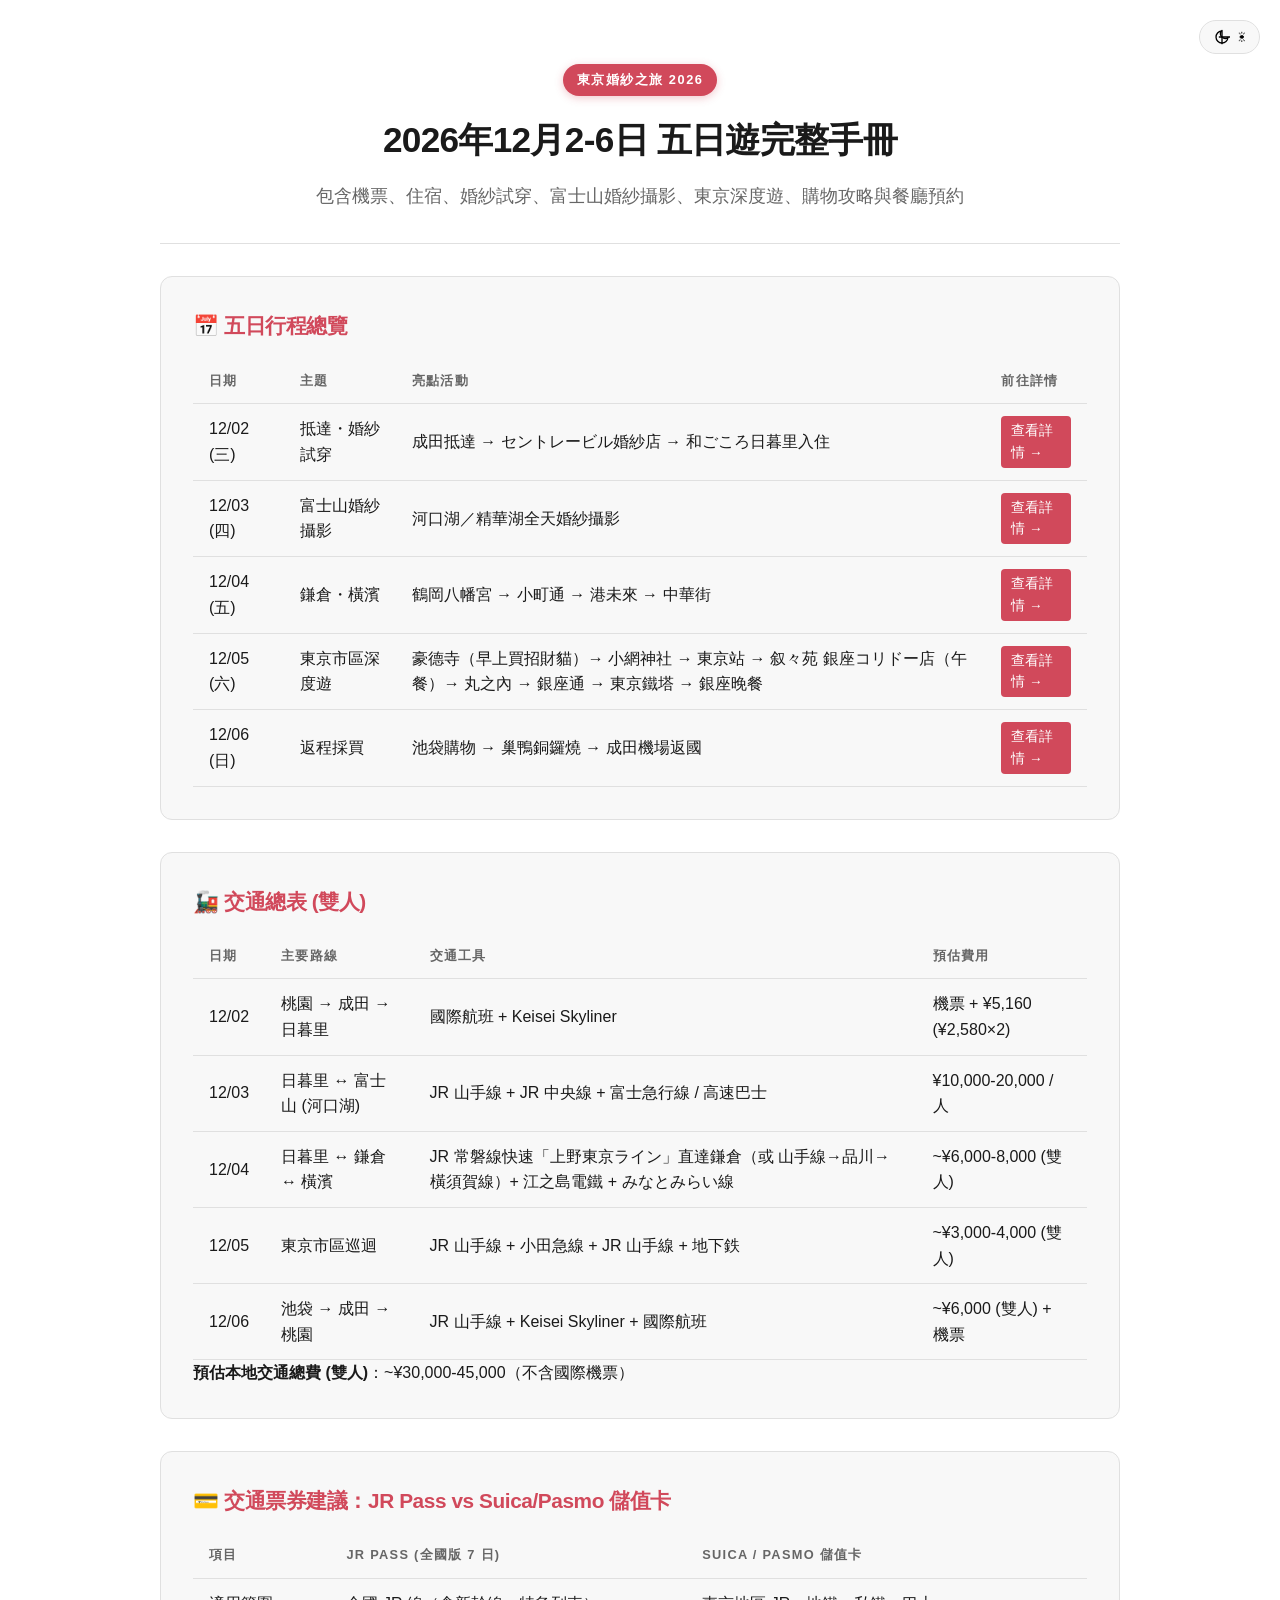
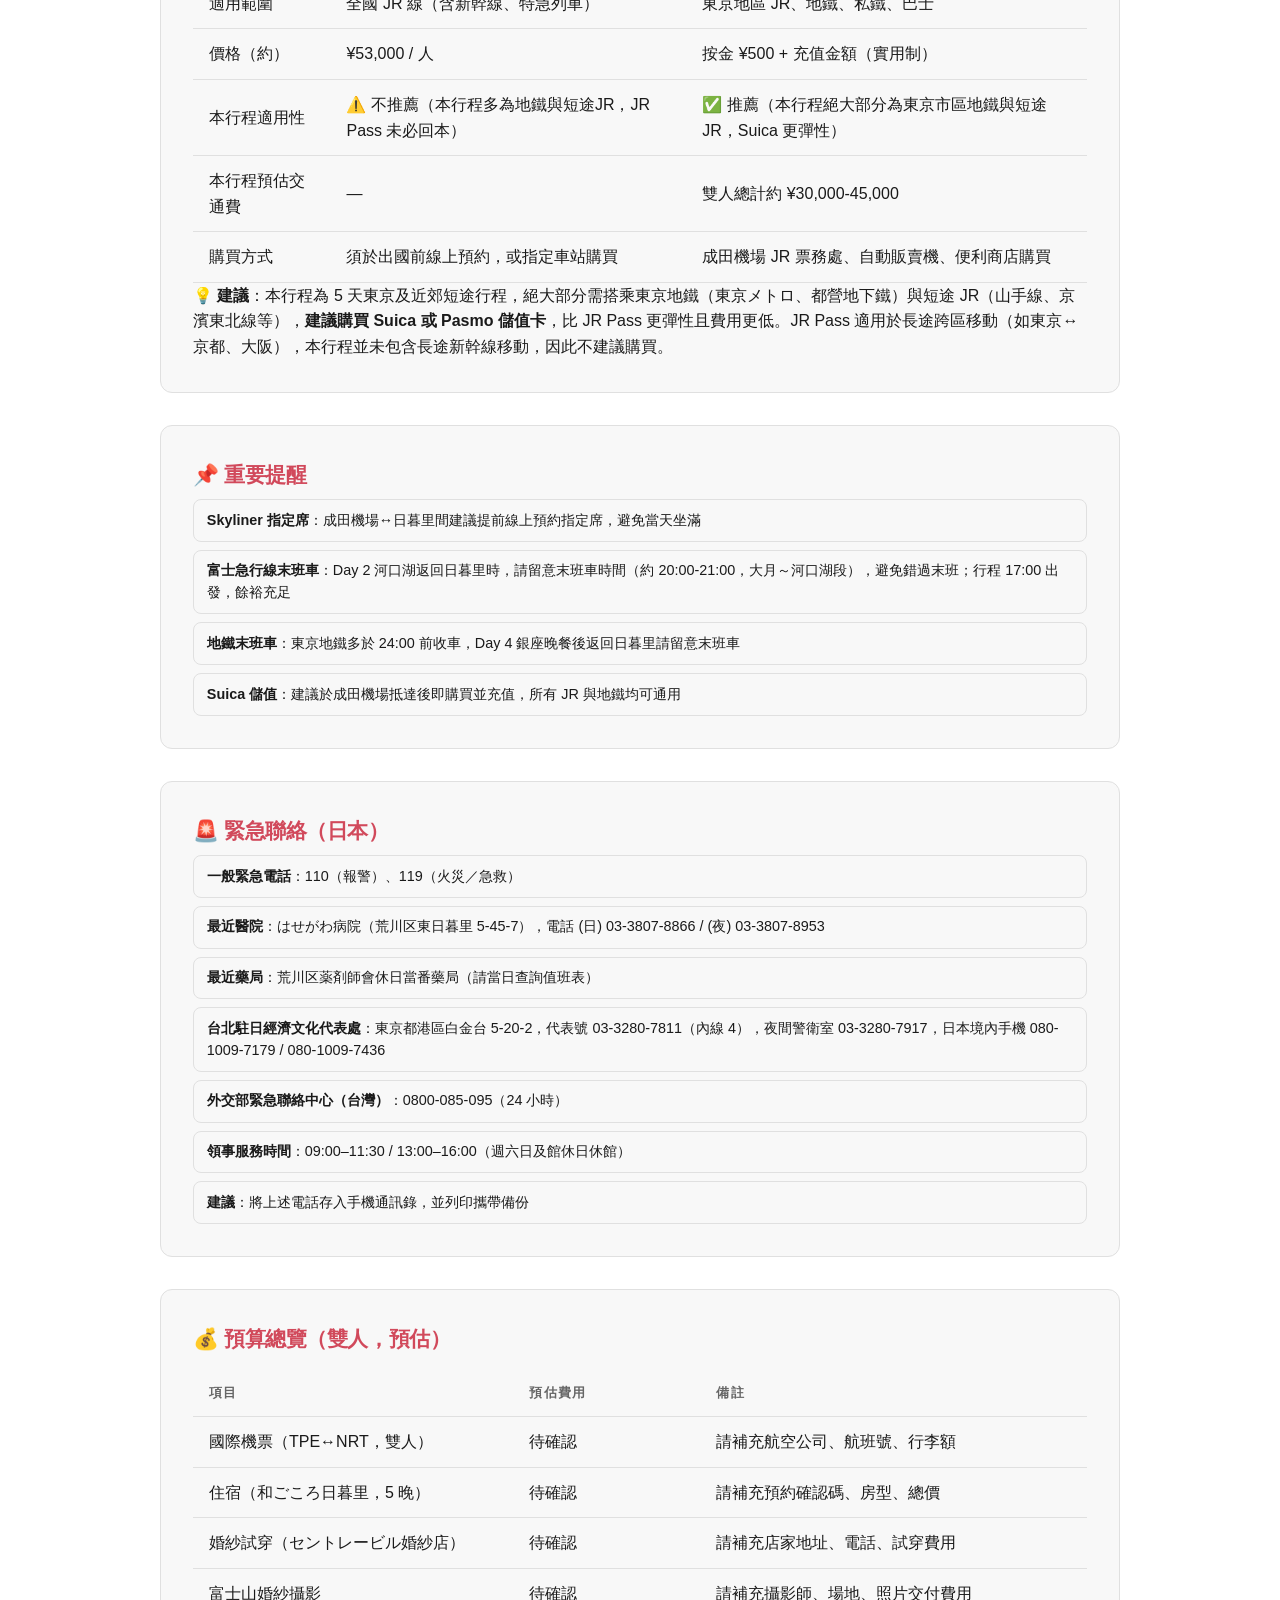
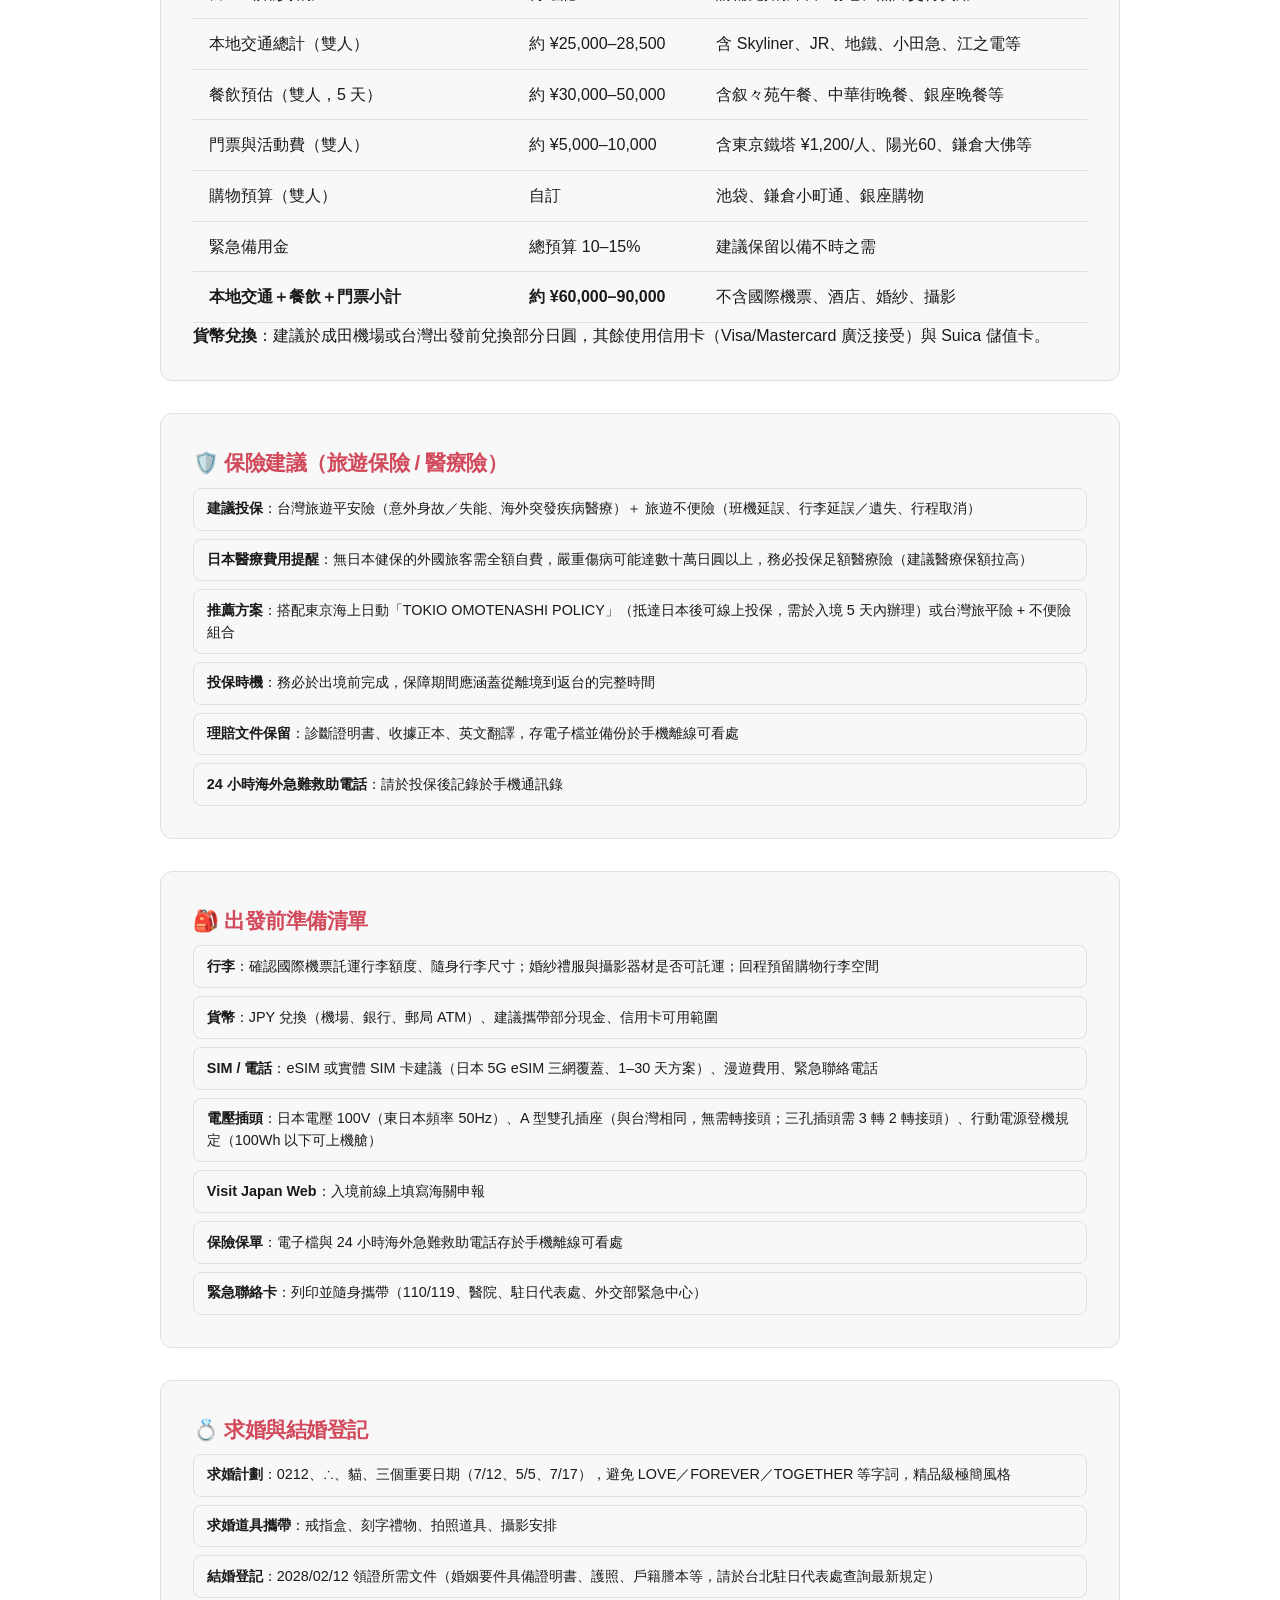
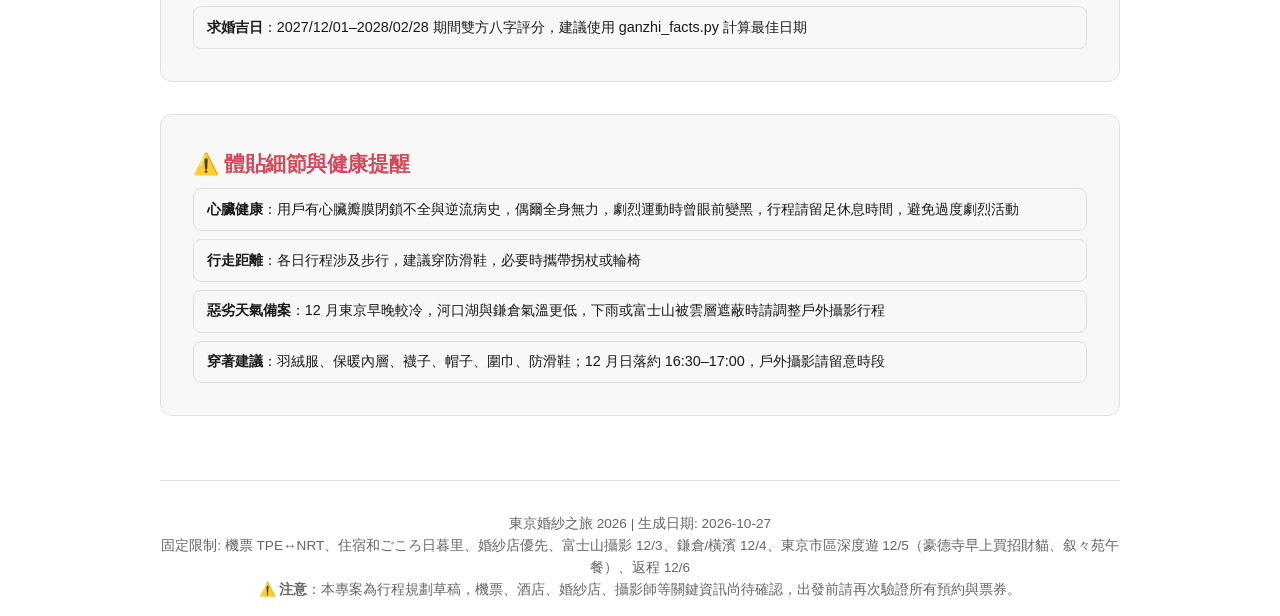
==== index.html @ afdf871a "feat: 補充所有缺漏章節（緊急聯絡、預算、保險、出發前準備、求婚登記、健康提醒） - index.html 新增：緊急聯絡（110/119、醫院、駐日代表處、外交部）、預算總覽表、保險建議、出發前" ====
<!DOCTYPE html>
<html lang="zh-TW">
<head>
  <meta charset="UTF-8">
  <meta name="viewport" content="width=device-width, initial-scale=1.0, viewport-fit=cover">
  <title>東京婚紗之旅 2026 完整手冊</title>
  <link rel="stylesheet" href="style.css">
</head>
<body>

  <button class="theme-toggle" id="themeToggle" aria-label="切換亮/暗主題">
    <svg width="16" height="16" viewBox="0 0 24 24" fill="none" stroke="currentColor" stroke-width="2" stroke-linecap="round" stroke-linejoin="round">
      <path d="M21 12.79A9 9 0 1 1 11.21 3 7 7 0 0 0 21 12.79z"/>
      <path d="M12 2v20M8 12h16"/>
    </svg>
    <span class="sun">☀</span><span class="moon">🌙</span>
  </button>

  <div class="container">
    <header class="hero">
      <span class="tag">東京婚紗之旅 2026</span>
      <h1>2026年12月2-6日 五日遊完整手冊</h1>
      <p>包含機票、住宿、婚紗試穿、富士山婚紗攝影、東京深度遊、購物攻略與餐廳預約</p>
    </header>

    <section class="card">
      <h3>📅 五日行程總覽</h3>
      <table class="schedule-table">
        <thead>
          <tr><th>日期</th><th>主題</th><th>亮點活動</th><th>前往詳情</th></tr>
        </thead>
        <tbody>
          <tr>
            <td>12/02 (三)</td>
            <td>抵達・婚紗試穿</td>
            <td>成田抵達 → セントレービル婚紗店 → 和ごころ日暮里入住</td>
            <td><a href="day1.html" class="day-link">查看詳情 →</a></td>
          </tr>
          <tr>
            <td>12/03 (四)</td>
            <td>富士山婚紗攝影</td>
            <td>河口湖／精華湖全天婚紗攝影</td>
            <td><a href="day2.html" class="day-link">查看詳情 →</a></td>
          </tr>
          <tr>
            <td>12/04 (五)</td>
            <td>鎌倉・橫濱</td>
            <td>鶴岡八幡宮 → 小町通 → 港未來 → 中華街</td>
            <td><a href="day3.html" class="day-link">查看詳情 →</a></td>
          </tr>
          <tr>
            <td>12/05 (六)</td>
            <td>東京市區深度遊</td>
            <td>豪德寺（早上買招財貓）→ 小網神社 → 東京站 → 叙々苑 銀座コリドー店（午餐）→ 丸之內 → 銀座通 → 東京鐵塔 → 銀座晚餐</td>
            <td><a href="day4.html" class="day-link">查看詳情 →</a></td>
          </tr>
          <tr>
            <td>12/06 (日)</td>
            <td>返程採買</td>
            <td>池袋購物 → 巢鴨銅鑼燒 → 成田機場返國</td>
            <td><a href="day5.html" class="day-link">查看詳情 →</a></td>
          </tr>
        </tbody>
      </table>
    </section>

    <section class="card">
      <h3>🚂 交通總表 (雙人)</h3>
      <table class="schedule-table">
        <thead>
          <tr><th>日期</th><th>主要路線</th><th>交通工具</th><th>預估費用</th></tr>
        </thead>
        <tbody>
          <tr><td>12/02</td><td>桃園 → 成田 → 日暮里</td><td>國際航班 + Keisei Skyliner</td><td>機票 + ¥5,160 (¥2,580×2)</td></tr>
          <tr><td>12/03</td><td>日暮里 ↔ 富士山 (河口湖)</td><td>JR 山手線 + JR 中央線 + 富士急行線 / 高速巴士</td><td>¥10,000-20,000 / 人</td></tr>
          <tr><td>12/04</td><td>日暮里 ↔ 鎌倉 ↔ 橫濱</td><td>JR 常磐線快速「上野東京ライン」直達鎌倉（或 山手線→品川→橫須賀線）+ 江之島電鐵 + みなとみらい線</td><td>~¥6,000-8,000 (雙人)</td></tr>
          <tr><td>12/05</td><td>東京市區巡迴</td><td>JR 山手線 + 小田急線 + JR 山手線 + 地下鉄</td><td>~¥3,000-4,000 (雙人)</td></tr>
          <tr><td>12/06</td><td>池袋 → 成田 → 桃園</td><td>JR 山手線 + Keisei Skyliner + 國際航班</td><td>~¥6,000 (雙人) + 機票</td></tr>
        </tbody>
      </table>
      <p><strong>預估本地交通總費 (雙人)</strong>：~¥30,000-45,000（不含國際機票）</p>
    </section>

    <section class="card">
      <h3>💳 交通票券建議：JR Pass vs Suica/Pasmo 儲值卡</h3>
      <table class="schedule-table">
        <thead>
          <tr><th>項目</th><th>JR Pass (全國版 7 日)</th><th>Suica / Pasmo 儲值卡</th></tr>
        </thead>
        <tbody>
          <tr><td>適用範圍</td><td>全國 JR 線（含新幹線、特急列車）</td><td>東京地區 JR、地鐵、私鐵、巴士</td></tr>
          <tr><td>價格（約）</td><td>¥53,000 / 人</td><td>按金 ¥500 + 充值金額（實用制）</td></tr>
          <tr><td>本行程適用性</td><td>⚠️ 不推薦（本行程多為地鐵與短途JR，JR Pass 未必回本）</td><td>✅ 推薦（本行程絕大部分為東京市區地鐵與短途JR，Suica 更彈性）</td></tr>
          <tr><td>本行程預估交通費</td><td>—</td><td>雙人總計約 ¥30,000-45,000</td></tr>
          <tr><td>購買方式</td><td>須於出國前線上預約，或指定車站購買</td><td>成田機場 JR 票務處、自動販賣機、便利商店購買</td></tr>
        </tbody>
      </table>
      <p><strong>💡 建議</strong>：本行程為 5 天東京及近郊短途行程，絕大部分需搭乘東京地鐵（東京メトロ、都營地下鐵）與短途 JR（山手線、京濱東北線等），<strong>建議購買 Suica 或 Pasmo 儲值卡</strong>，比 JR Pass 更彈性且費用更低。JR Pass 適用於長途跨區移動（如東京↔京都、大阪），本行程並未包含長途新幹線移動，因此不建議購買。</p>
    </section>

    <section class="card">
      <h3>📌 重要提醒</h3>
      <ul class="nearby-list">
        <li><strong>Skyliner 指定席</strong>：成田機場↔日暮里間建議提前線上預約指定席，避免當天坐滿</li>
        <li><strong>富士急行線末班車</strong>：Day 2 河口湖返回日暮里時，請留意末班車時間（約 20:00-21:00，大月～河口湖段），避免錯過末班；行程 17:00 出發，餘裕充足</li>
        <li><strong>地鐵末班車</strong>：東京地鐵多於 24:00 前收車，Day 4 銀座晚餐後返回日暮里請留意末班車</li>
        <li><strong>Suica 儲值</strong>：建議於成田機場抵達後即購買並充值，所有 JR 與地鐵均可通用</li>
      </ul>
    </section>

    <section class="card">
      <h3>🚨 緊急聯絡（日本）</h3>
      <ul class="nearby-list">
        <li><strong>一般緊急電話</strong>：110（報警）、119（火災／急救）</li>
        <li><strong>最近醫院</strong>：はせがわ病院（荒川区東日暮里 5-45-7），電話 (日) 03-3807-8866 / (夜) 03-3807-8953</li>
        <li><strong>最近藥局</strong>：荒川区薬剤師會休日當番藥局（請當日查詢值班表）</li>
        <li><strong>台北駐日經濟文化代表處</strong>：東京都港區白金台 5-20-2，代表號 03-3280-7811（內線 4），夜間警衛室 03-3280-7917，日本境內手機 080-1009-7179 / 080-1009-7436</li>
        <li><strong>外交部緊急聯絡中心（台灣）</strong>：0800-085-095（24 小時）</li>
        <li><strong>領事服務時間</strong>：09:00–11:30 / 13:00–16:00（週六日及館休日休館）</li>
        <li><strong>建議</strong>：將上述電話存入手機通訊錄，並列印攜帶備份</li>
      </ul>
    </section>

    <section class="card">
      <h3>💰 預算總覽（雙人，預估）</h3>
      <table class="schedule-table">
        <thead>
          <tr><th>項目</th><th>預估費用</th><th>備註</th></tr>
        </thead>
        <tbody>
          <tr><td>國際機票（TPE↔NRT，雙人）</td><td>待確認</td><td>請補充航空公司、航班號、行李額</td></tr>
          <tr><td>住宿（和ごころ日暮里，5 晚）</td><td>待確認</td><td>請補充預約確認碼、房型、總價</td></tr>
          <tr><td>婚紗試穿（セントレービル婚紗店）</td><td>待確認</td><td>請補充店家地址、電話、試穿費用</td></tr>
          <tr><td>富士山婚紗攝影</td><td>待確認</td><td>請補充攝影師、場地、照片交付費用</td></tr>
          <tr><td>本地交通總計（雙人）</td><td>約 ¥25,000–28,500</td><td>含 Skyliner、JR、地鐵、小田急、江之電等</td></tr>
          <tr><td>餐飲預估（雙人，5 天）</td><td>約 ¥30,000–50,000</td><td>含叙々苑午餐、中華街晚餐、銀座晚餐等</td></tr>
          <tr><td>門票與活動費（雙人）</td><td>約 ¥5,000–10,000</td><td>含東京鐵塔 ¥1,200/人、陽光60、鎌倉大佛等</td></tr>
          <tr><td>購物預算（雙人）</td><td>自訂</td><td>池袋、鎌倉小町通、銀座購物</td></tr>
          <tr><td>緊急備用金</td><td>總預算 10–15%</td><td>建議保留以備不時之需</td></tr>
          <tr><td><strong>本地交通＋餐飲＋門票小計</strong></td><td><strong>約 ¥60,000–90,000</strong></td><td>不含國際機票、酒店、婚紗、攝影</td></tr>
        </tbody>
      </table>
      <p><strong>貨幣兌換</strong>：建議於成田機場或台灣出發前兌換部分日圓，其餘使用信用卡（Visa/Mastercard 廣泛接受）與 Suica 儲值卡。</p>
    </section>

    <section class="card">
      <h3>🛡️ 保險建議（旅遊保險 / 醫療險）</h3>
      <ul class="nearby-list">
        <li><strong>建議投保</strong>：台灣旅遊平安險（意外身故／失能、海外突發疾病醫療）＋ 旅遊不便險（班機延誤、行李延誤／遺失、行程取消）</li>
        <li><strong>日本醫療費用提醒</strong>：無日本健保的外國旅客需全額自費，嚴重傷病可能達數十萬日圓以上，務必投保足額醫療險（建議醫療保額拉高）</li>
        <li><strong>推薦方案</strong>：搭配東京海上日動「TOKIO OMOTENASHI POLICY」（抵達日本後可線上投保，需於入境 5 天內辦理）或台灣旅平險 + 不便險組合</li>
        <li><strong>投保時機</strong>：務必於出境前完成，保障期間應涵蓋從離境到返台的完整時間</li>
        <li><strong>理賠文件保留</strong>：診斷證明書、收據正本、英文翻譯，存電子檔並備份於手機離線可看處</li>
        <li><strong>24 小時海外急難救助電話</strong>：請於投保後記錄於手機通訊錄</li>
      </ul>
    </section>

    <section class="card">
      <h3>🎒 出發前準備清單</h3>
      <ul class="nearby-list">
        <li><strong>行李</strong>：確認國際機票託運行李額度、隨身行李尺寸；婚紗禮服與攝影器材是否可託運；回程預留購物行李空間</li>
        <li><strong>貨幣</strong>：JPY 兌換（機場、銀行、郵局 ATM）、建議攜帶部分現金、信用卡可用範圍</li>
        <li><strong>SIM / 電話</strong>：eSIM 或實體 SIM 卡建議（日本 5G eSIM 三網覆蓋、1–30 天方案）、漫遊費用、緊急聯絡電話</li>
        <li><strong>電壓插頭</strong>：日本電壓 100V（東日本頻率 50Hz）、A 型雙孔插座（與台灣相同，無需轉接頭；三孔插頭需 3 轉 2 轉接頭）、行動電源登機規定（100Wh 以下可上機艙）</li>
        <li><strong>Visit Japan Web</strong>：入境前線上填寫海關申報</li>
        <li><strong>保險保單</strong>：電子檔與 24 小時海外急難救助電話存於手機離線可看處</li>
        <li><strong>緊急聯絡卡</strong>：列印並隨身攜帶（110/119、醫院、駐日代表處、外交部緊急中心）</li>
      </ul>
    </section>

    <section class="card">
      <h3>💍 求婚與結婚登記</h3>
      <ul class="nearby-list">
        <li><strong>求婚計劃</strong>：0212、∴、貓、三個重要日期（7/12、5/5、7/17），避免 LOVE／FOREVER／TOGETHER 等字詞，精品級極簡風格</li>
        <li><strong>求婚道具攜帶</strong>：戒指盒、刻字禮物、拍照道具、攝影安排</li>
        <li><strong>結婚登記</strong>：2028/02/12 領證所需文件（婚姻要件具備證明書、護照、戶籍謄本等，請於台北駐日代表處查詢最新規定）</li>
        <li><strong>求婚吉日</strong>：2027/12/01–2028/02/28 期間雙方八字評分，建議使用 ganzhi_facts.py 計算最佳日期</li>
      </ul>
    </section>

    <section class="card">
      <h3>⚠️ 體貼細節與健康提醒</h3>
      <ul class="nearby-list">
        <li><strong>心臟健康</strong>：用戶有心臟瓣膜閉鎖不全與逆流病史，偶爾全身無力，劇烈運動時曾眼前變黑，行程請留足休息時間，避免過度劇烈活動</li>
        <li><strong>行走距離</strong>：各日行程涉及步行，建議穿防滑鞋，必要時攜帶拐杖或輪椅</li>
        <li><strong>惡劣天氣備案</strong>：12 月東京早晚較冷，河口湖與鎌倉氣溫更低，下雨或富士山被雲層遮蔽時請調整戶外攝影行程</li>
        <li><strong>穿著建議</strong>：羽絨服、保暖內層、襪子、帽子、圍巾、防滑鞋；12 月日落約 16:30–17:00，戶外攝影請留意時段</li>
      </ul>
    </section>

    <footer style="margin-top: 4rem; padding-top: 2rem; border-top: 1px solid var(--border); color: var(--muted); font-size: 0.85rem; text-align: center;">
      <p>東京婚紗之旅 2026 | 生成日期: 2026-10-27</p>
      <p>固定限制: 機票 TPE↔NRT、住宿和ごころ日暮里、婚紗店優先、富士山攝影 12/3、鎌倉/橫濱 12/4、東京市區深度遊 12/5（豪德寺早上買招財貓、叙々苑午餐）、返程 12/6</p>
      <p><strong>⚠️ 注意</strong>：本專案為行程規劃草稿，機票、酒店、婚紗店、攝影師等關鍵資訊尚待確認，出發前請再次驗證所有預約與票券。</p>
    </footer>
  </div>

  <script src="script.js"></script>
</body>
</html>
---- style.css ----
/* Tokyo Wedding 2026 - Interactive Itinerary Styles */
/* 方案 A：經典 SVG 路線圖 + 流動線條動畫 + 四個資訊欄位 */

:root {
  --bg: #ffffff;
  --fg: #1a1a1a;
  --accent: #d1495b;
  --secondary: #3498db;
  --muted: #666666;
  --surface: #f8f8f8;
  --border: #e0e0e0;
  --primary: #2c3e50;
  --success: #27ae60;
  --warning: #f39c12;
  --danger: #e74c3c;
}

@media (prefers-color-scheme: dark) {
  :root:not([data-theme="light"]) {
    --bg: #121212;
    --fg: #e0e0e0;
    --accent: #ff6b8b;
    --secondary: #5dade2;
    --muted: #999999;
    --surface: #1e1e1e;
    --border: #333333;
    --primary: #ecf0f1;
    --success: #2ecc71;
    --warning: #f1c40f;
    --danger: #e74c3c;
  }
  :root[data-theme="dark"] {
    --bg: #121212;
    --fg: #e0e0e0;
    --accent: #ff6b8b;
    --secondary: #5dade2;
    --muted: #999999;
    --surface: #1e1e1e;
    --border: #333333;
    --primary: #ecf0f1;
    --success: #2ecc71;
    --warning: #f1c40f;
    --danger: #e74c3c;
  }
}

* {
  box-sizing: border-box;
  margin: 0;
  padding: 0;
}

html {
  scroll-behavior: smooth;
}

body {
  background: var(--bg);
  color: var(--fg);
  font-family: -apple-system, BlinkMacSystemFont, "Segoe UI", "Noto Sans TC", "PingFang TC", Helvetica, Arial, sans-serif;
  line-height: 1.6;
  padding: max(16px, env(safe-area-inset-left, 0px)) max(16px, env(safe-area-inset-right, 0px));
  max-width: 100%;
  overflow-x: hidden;
  transition: background 0.3s ease, color 0.3s ease;
}

h1, h2, h3, h4 {
  font-weight: 700;
  letter-spacing: -0.02em;
}

h1 { font-size: 2.2rem; margin-bottom: 0.8rem; }
h2 { font-size: 1.8rem; margin-top: 2.5rem; margin-bottom: 1rem; }
h3 { font-size: 1.3rem; margin-top: 2rem; margin-bottom: 0.8rem; }
h4 { font-size: 1.1rem; margin-top: 1.5rem; margin-bottom: 0.6rem; }

a { color: var(--accent); text-decoration: none; }
a:hover { text-decoration: underline; }

.container { max-width: 960px; margin: 0 auto; }

.subtitle { color: var(--muted); font-size: 0.9rem; margin-top: 0.5rem; margin-bottom: 1rem; }

/* 主題切換按鈕 */
.theme-toggle {
  position: fixed;
  top: 20px;
  right: 20px;
  background: var(--surface);
  border: 1px solid var(--border);
  border-radius: 50px;
  padding: 8px 14px;
  cursor: pointer;
  font-size: 0.85rem;
  z-index: 100;
  transition: all 0.3s ease;
  display: flex;
  align-items: center;
  gap: 8px;
}

.theme-toggle:hover {
  background: var(--border);
  transform: translateY(-2px);
  box-shadow: 0 4px 12px rgba(0,0,0,0.1);
}

.theme-toggle svg {
  width: 16px;
  height: 16px;
}

.theme-toggle .sun { display: inline; }
.theme-toggle .moon { display: none; }

[data-theme="dark"] .theme-toggle .sun { display: none; }
[data-theme="dark"] .theme-toggle .moon { display: inline; }

/* Hero 區塊 */
.hero {
  padding: 3rem 0 2rem;
  text-align: center;
  border-bottom: 1px solid var(--border);
  animation: fadeInDown 0.8s ease-out;
}

@keyframes fadeInDown {
  from { opacity: 0; transform: translateY(-20px); }
  to { opacity: 1; transform: translateY(0); }
}

.hero .tag {
  display: inline-block;
  padding: 6px 14px;
  background: var(--accent);
  color: white;
  border-radius: 50px;
  font-size: 0.8rem;
  text-transform: uppercase;
  letter-spacing: 0.12em;
  font-weight: 600;
  margin-bottom: 1rem;
  box-shadow: 0 2px 8px rgba(209, 73, 91, 0.3);
}

.hero p {
  font-size: 1.1rem;
  color: var(--muted);
  max-width: 720px;
  margin: 0 auto;
  line-height: 1.7;
}

/* Section 卡片 */
section.card {
  background: var(--surface);
  border: 1px solid var(--border);
  border-radius: 12px;
  padding: 2rem;
  margin: 2rem 0;
  transition: all 0.3s ease;
}

section.card:hover {
  border-color: var(--accent);
  box-shadow: 0 6px 24px rgba(209, 73, 91, 0.08);
}

section.card h3 {
  margin-top: 0;
  margin-bottom: 0.5rem;
  color: var(--accent);
  display: flex;
  align-items: center;
  gap: 0.5rem;
}

/* 時間軸 */
.timeline-container {
  position: relative;
  padding: 1rem 0;
}

.timeline-points {
  display: flex;
  justify-content: center;
  gap: 2rem;
  flex-wrap: wrap;
  margin-top: 1rem;
}

.timeline-point {
  width: 64px;
  height: 64px;
  background: var(--surface);
  border: 3px solid var(--border);
  border-radius: 50%;
  cursor: pointer;
  display: flex;
  flex-direction: column;
  align-items: center;
  justify-content: center;
  transition: all 0.4s cubic-bezier(0.4, 0, 0.2, 1);
  position: relative;
  text-align: center;
}

.timeline-point:hover {
  border-color: var(--accent);
  transform: translateY(-6px) scale(1.1);
  box-shadow: 0 8px 24px rgba(209, 73, 91, 0.2);
}

.timeline-point.active {
  border-color: var(--secondary);
  background: var(--secondary);
  transform: scale(1.2);
  box-shadow: 0 0 0 8px rgba(52, 152, 219, 0.2);
}

.timeline-point.active::after {
  content: '✓';
  position: absolute;
  top: 4px;
  right: 4px;
  color: white;
  font-weight: bold;
  font-size: 1.2rem;
}

.point-number {
  font-size: 1.4rem;
  font-weight: 700;
  color: var(--accent);
  margin-bottom: 0.25rem;
}

.timeline-point.active .point-number {
  color: white;
}

.point-label {
  font-size: 0.75rem;
  color: var(--muted);
  font-weight: 500;
  line-height: 1.2;
}

.timeline-point.active .point-label {
  color: white;
}

/* 地圖區塊 */
.map-wrapper {
  position: relative;
  margin-top: 1rem;
}

.map-container {
  height: 420px;
  border-radius: 12px;
  overflow: hidden;
  border: 1px solid var(--border);
  position: relative;
  background: var(--surface);
  animation: mapIn 0.8s ease-out;
}

@keyframes mapIn {
  from { opacity: 0; transform: scale(0.95); }
  to { opacity: 1; transform: scale(1); }
}

.map-legend {
  position: absolute;
  bottom: 16px;
  left: 16px;
  background: rgba(255,255,255,0.95);
  backdrop-filter: blur(8px);
  border: 1px solid var(--border);
  border-radius: 8px;
  padding: 10px 14px;
  font-size: 0.8rem;
  z-index: 10;
  box-shadow: 0 4px 16px rgba(0,0,0,0.1);
}

[data-theme="dark"] .map-legend {
  background: rgba(30,30,30,0.95);
}

.legend-title {
  font-weight: 700;
  font-size: 0.85rem;
  color: var(--fg);
  margin-bottom: 8px;
  display: block;
}

.legend-item {
  display: flex;
  align-items: center;
  gap: 6px;
  margin-bottom: 4px;
}

.legend-dot {
  width: 10px;
  height: 10px;
  border-radius: 50%;
  flex-shrink: 0;
}

.legend-text {
  color: var(--muted);
  font-size: 0.75rem;
  white-space: nowrap;
}

/* 日程卡片網格 */
.day-grid {
  display: grid;
  grid-template-columns: 1fr;
  gap: 1.5rem;
}

.day-card {
  background: var(--bg);
  border: 2px solid var(--border);
  border-radius: 12px;
  padding: 1.5rem;
  margin: 0;
  opacity: 0;
  transform: translateY(30px);
  transition: all 0.5s cubic-bezier(0.4, 0, 0.2, 1);
}

.day-card.active {
  border-color: var(--accent);
  box-shadow: 0 8px 32px rgba(209, 73, 91, 0.12);
  transform: scale(1.02);
  z-index: 5;
}

.day-card.delay-1 { animation-delay: 0.1s; }
.day-card.delay-2 { animation-delay: 0.2s; }
.day-card.delay-3 { animation-delay: 0.3s; }
.day-card.delay-4 { animation-delay: 0.4s; }
.day-card.delay-5 { animation-delay: 0.5s; }

.day-header {
  display: flex;
  justify-content: space-between;
  align-items: center;
  margin-bottom: 1rem;
  flex-wrap: wrap;
  gap: 0.75rem;
}

.day-badge {
  display: inline-block;
  padding: 4px 10px;
  background: var(--accent);
  color: white;
  border-radius: 20px;
  font-size: 0.75rem;
  font-weight: 600;
  text-transform: uppercase;
  letter-spacing: 0.08em;
}

.day-card.active .day-badge {
  background: var(--secondary);
}

.weather-badge {
  display: inline-block;
  padding: 4px 10px;
  background: var(--surface);
  color: var(--muted);
  border-radius: 20px;
  font-size: 0.75rem;
  border: 1px solid var(--border);
}

.day-card h3 {
  margin: 0.5rem 0 0.5rem;
  font-size: 1.2rem;
  color: var(--fg);
}

.day-stations {
  display: flex;
  flex-direction: column;
  gap: 0.75rem;
}

.station-item {
  display: flex;
  gap: 1rem;
  padding: 0.75rem;
  background: var(--surface);
  border-radius: 8px;
  border: 1px solid var(--border);
  transition: all 0.2s ease;
}

.station-item:hover {
  border-color: var(--accent);
  transform: translateX(4px);
}

.station-time {
  min-width: 70px;
  font-weight: 700;
  color: var(--accent);
  font-size: 0.85rem;
}

.station-info {
  flex: 1;
}

.station-name {
  font-weight: 600;
  color: var(--fg);
  font-size: 0.95rem;
}

.station-transport {
  font-size: 0.8rem;
  color: var(--secondary);
  margin-top: 0.25rem;
}

.station-detail {
  font-size: 0.85rem;
  color: var(--muted);
  margin-top: 0.25rem;
  line-height: 1.4;
}

.station-cost {
  font-size: 0.8rem;
  font-weight: 600;
  color: var(--success);
  margin-top: 0.25rem;
}

/* 附近熱門景點區塊 */
.nearby-list {
  list-style: none;
  display: flex;
  flex-direction: column;
  gap: 0.5rem;
}

.nearby-list li {
  font-size: 0.9rem;
  color: var(--fg);
  padding: 0.6rem 0.8rem;
  background: var(--surface);
  border-radius: 8px;
  border: 1px solid var(--border);
  line-height: 1.5;
  transition: all 0.2s ease;
}

.nearby-list li:hover {
  border-color: var(--secondary);
  transform: translateX(4px);
}

/* 交通表 */
.schedule-table {
  width: 100%;
  border-collapse: collapse;
  margin-top: 1rem;
}

.schedule-table th,
.schedule-table td {
  padding: 12px 16px;
  border-bottom: 1px solid var(--border);
  text-align: left;
}

.schedule-table th {
  background: var(--surface);
  color: var(--muted);
  font-size: 0.8rem;
  text-transform: uppercase;
  letter-spacing: 0.1em;
  font-weight: 600;
}

.schedule-table tr:nth-child(even) td {
  background: var(--surface);
}

.schedule-table tr {
  transition: all 0.2s ease;
}

.schedule-table tr:hover {
  background: rgba(209, 73, 91, 0.05);
}

/* Badge */
.badge {
  display: inline-block;
  padding: 2px 8px;
  background: #ffe0e0;
  color: var(--accent);
  border-radius: 10px;
  font-size: 0.7rem;
  text-transform: uppercase;
  letter-spacing: 0.08em;
  margin-left: 6px;
}

.badge.green { background: #e0ffe0; color: #27ae60; }

/* 流動線條動畫 */
@keyframes dashFlow {
  0% { stroke-dashoffset: 0; }
  100% { stroke-dashoffset: -60; }
}

/* 無障礙 */
*:focus-visible {
  outline: 2px solid var(--accent);
  outline-offset: 2px;
}

@media (prefers-reduced-motion: reduce) {
  *, *::before, *::after {
    animation-duration: 0.01ms !important;
    animation-iteration-count: 1 !important;
    transition-duration: 0.01ms !important;
    scroll-behavior: auto !important;
  }
}

/* 響應式 */
@media (max-width: 640px) {
  .timeline-points {
    gap: 1rem;
  }

  .timeline-point {
    width: 52px;
    height: 52px;
  }

  .point-number {
    font-size: 1.1rem;
  }

  .point-label {
    font-size: 0.65rem;
  }

  .station-item {
    flex-direction: column;
    gap: 0.5rem;
  }

  .station-time {
    min-width: auto;
  }

  .hero h1 { font-size: 1.7rem; }
  .container { padding: 0 12px; }
  section.card { padding: 1.25rem; }
}

@media (max-width: 480px) {
  .theme-toggle {
    top: 12px;
    right: 12px;
    padding: 6px 10px;
  }
}

/* 返回總覽按鈕 */
.back-btn {
  display: inline-block;
  margin-bottom: 1rem;
  padding: 6px 14px;
  background: var(--surface);
  border: 1px solid var(--border);
  border-radius: 6px;
  color: var(--fg);
  text-decoration: none;
  font-size: 0.9rem;
  transition: all 0.2s ease;
}

.back-btn:hover {
  background: var(--border);
  color: var(--accent);
}

/* 天數連結按鈕 */
.day-link {
  display: inline-block;
  padding: 4px 10px;
  background: var(--accent);
  color: white;
  border-radius: 4px;
  text-decoration: none;
  font-size: 0.85rem;
  font-weight: 500;
  transition: all 0.2s ease;
}

.day-link:hover {
  background: var(--secondary);
  color: white;
}

/* Leaflet 地圖深色主題支援 */
[data-theme="dark"] .leaflet-container {
  background: #1e1e1e !important;
}

/* Leaflet Popup 自定義樣式 */
.leaflet-popup-content-wrapper {
  border-radius: 12px;
  box-shadow: 0 8px 24px rgba(0,0,0,0.15);
}

.leaflet-popup-content {
  margin: 10px 14px;
  font-size: 0.9rem;
}

.leaflet-popup-content h4 {
  margin: 0 0 6px 0;
  color: var(--accent);
  font-size: 1rem;
}

.leaflet-popup-content p {
  margin: 4px 0;
  font-size: 0.85rem;
  color: var(--fg);
}

.leaflet-popup-content .station-time {
  font-weight: 700;
  color: var(--accent);
}

.leaflet-popup-content .station-cost {
  color: var(--success);
  font-weight: 600;
}

/* 確保地圖容器在響應式下正確顯示 */
#map-container {
  min-height: 300px;
}
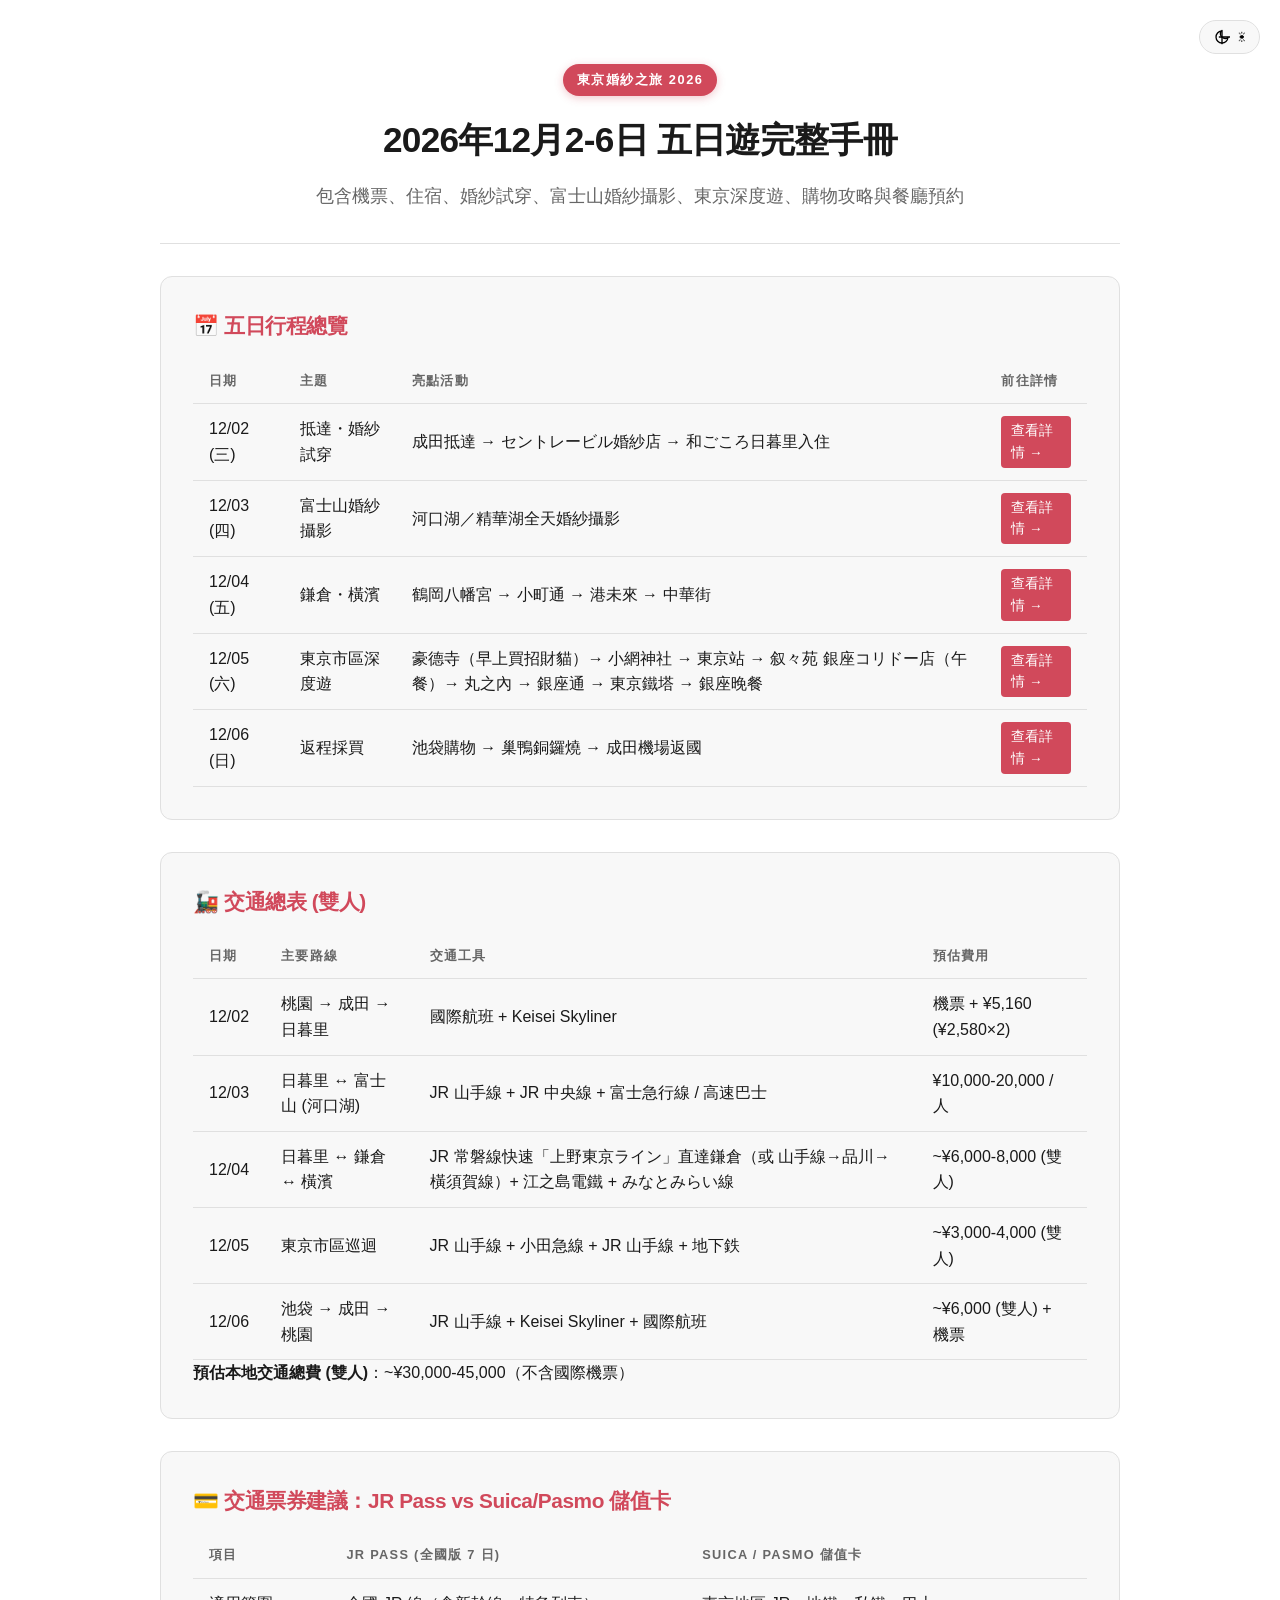
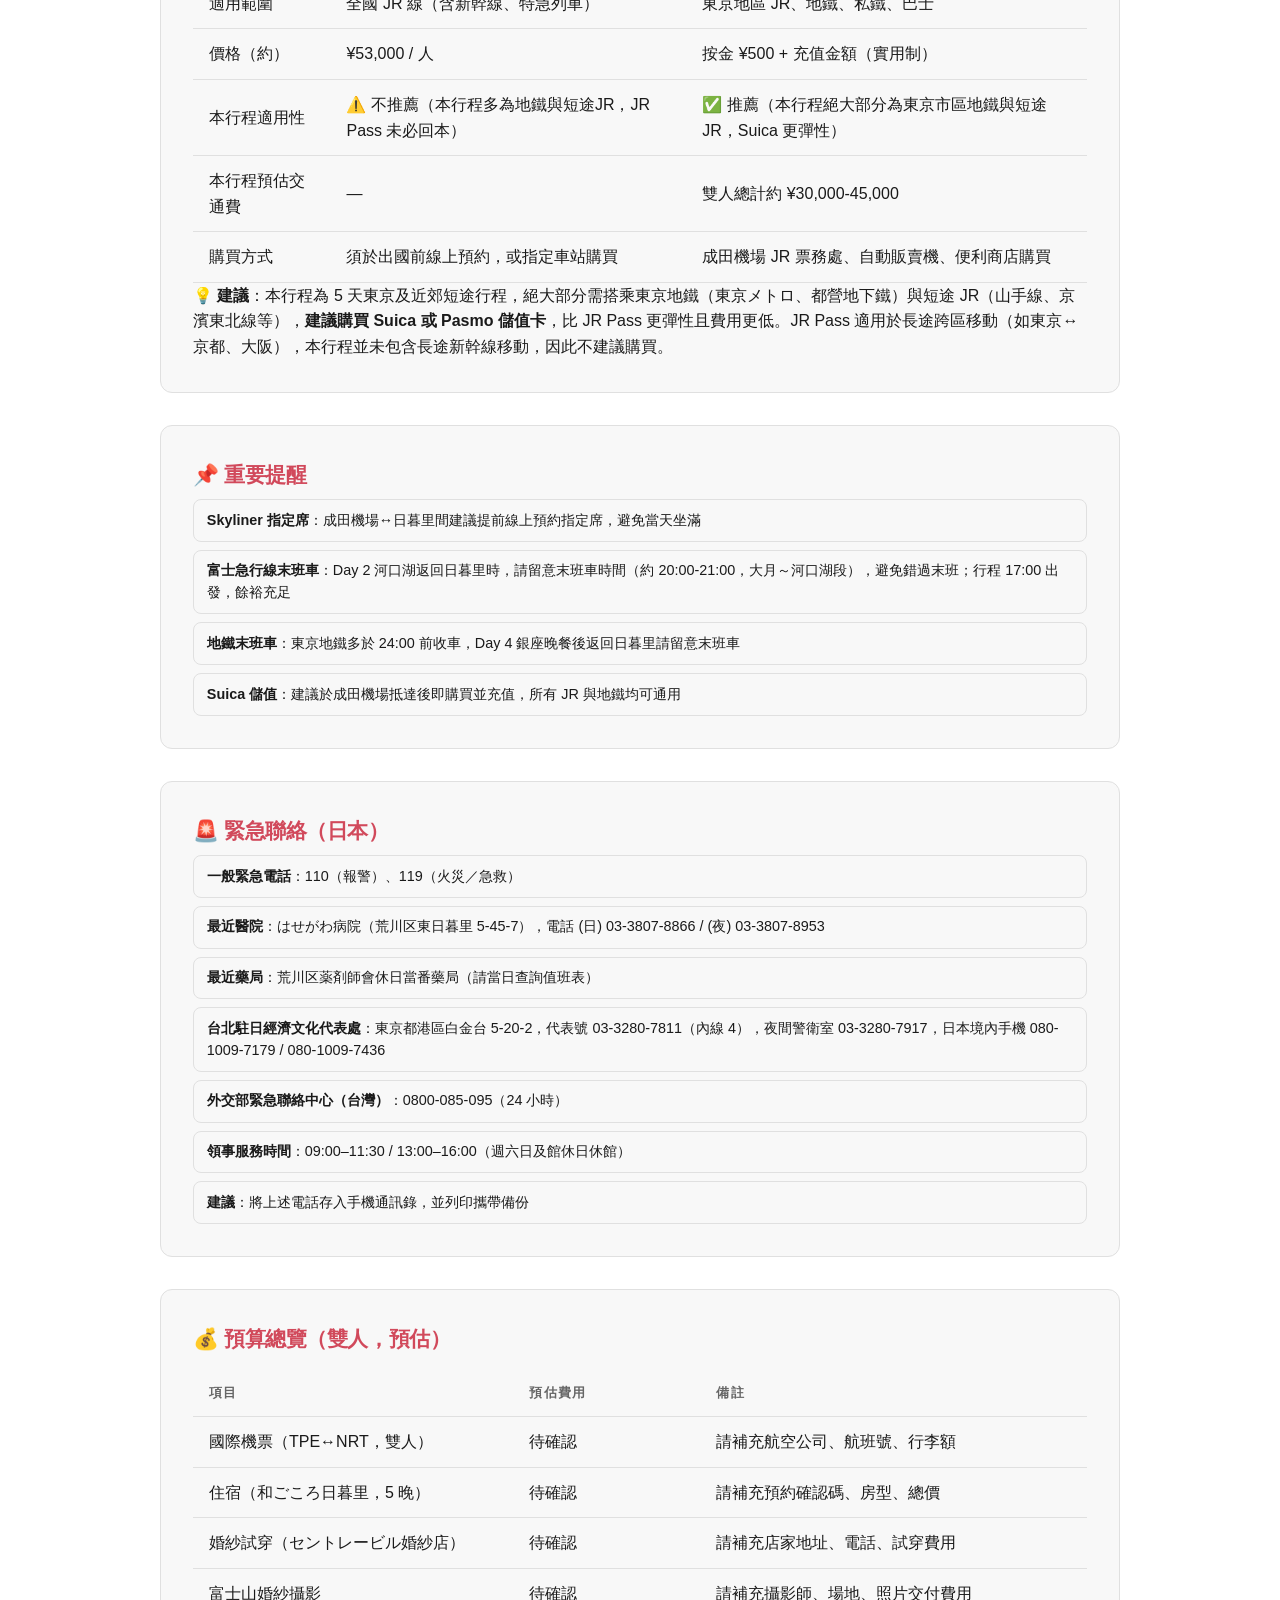
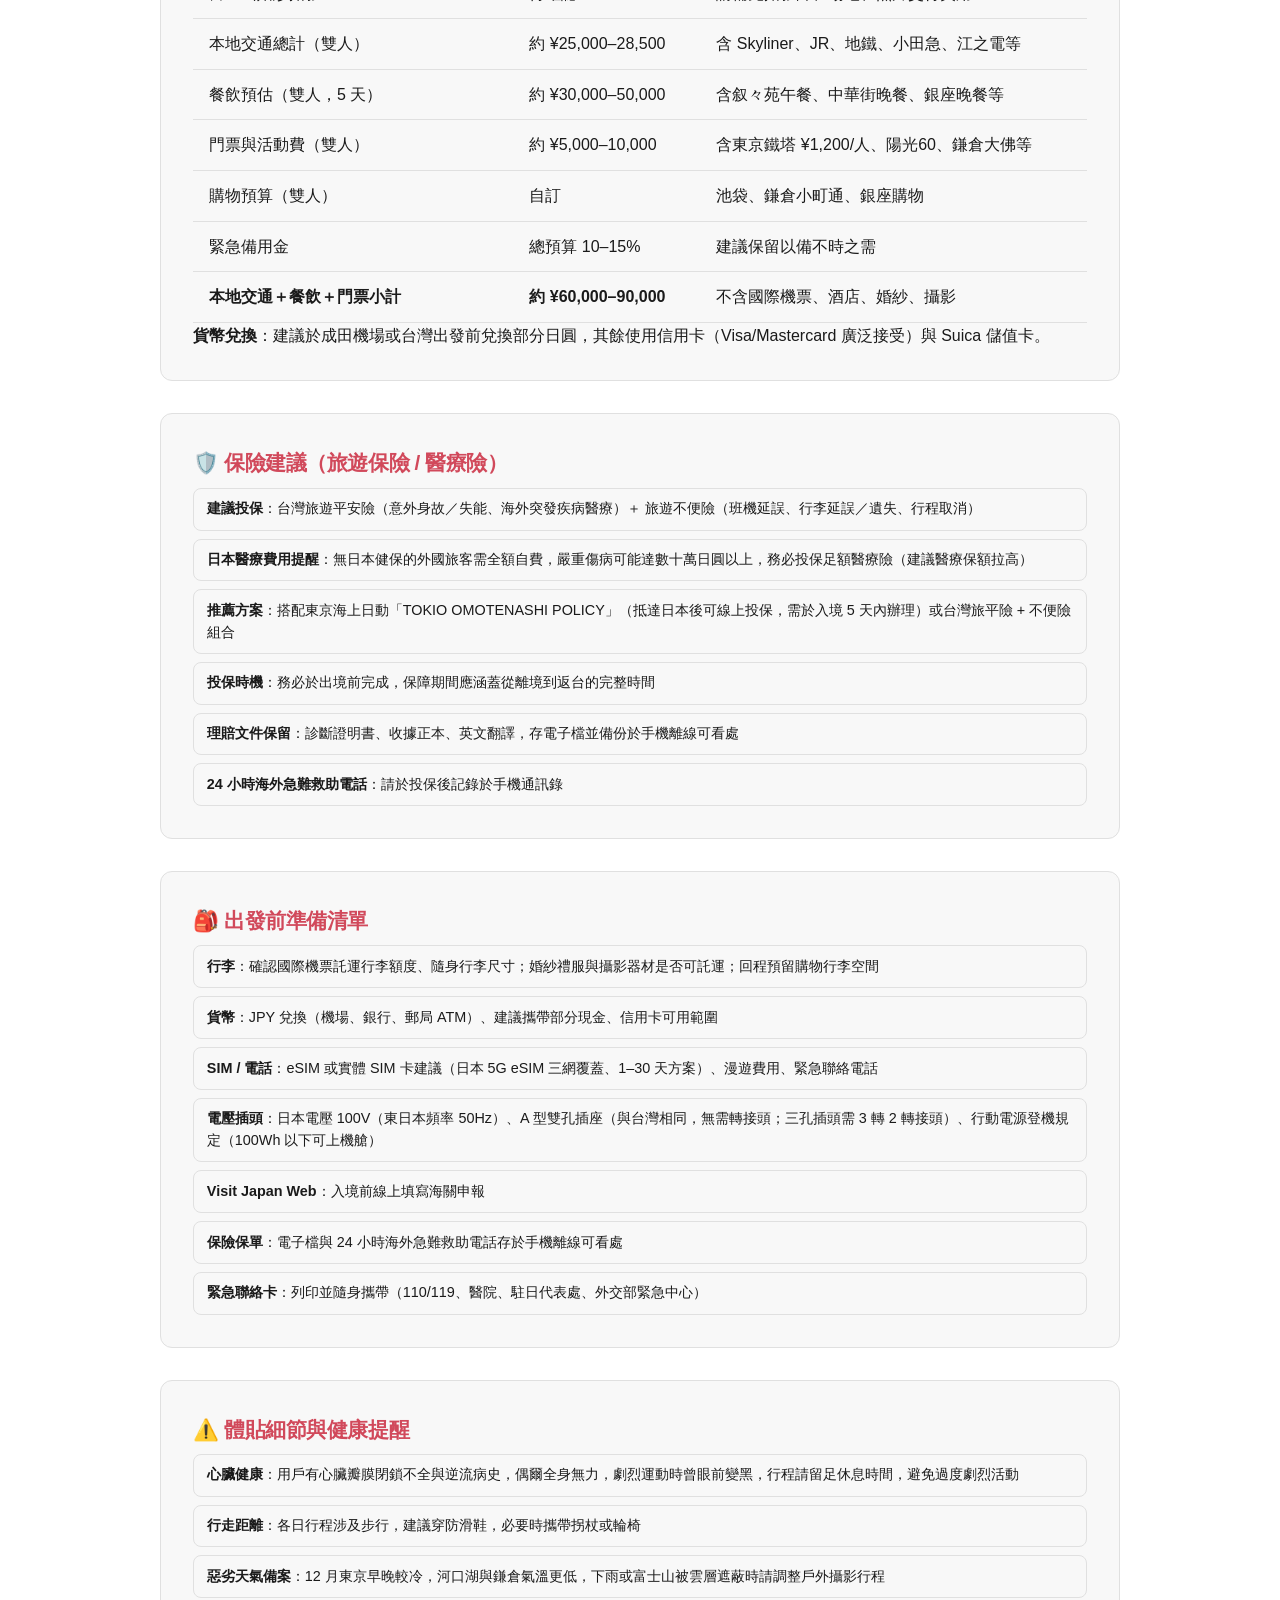
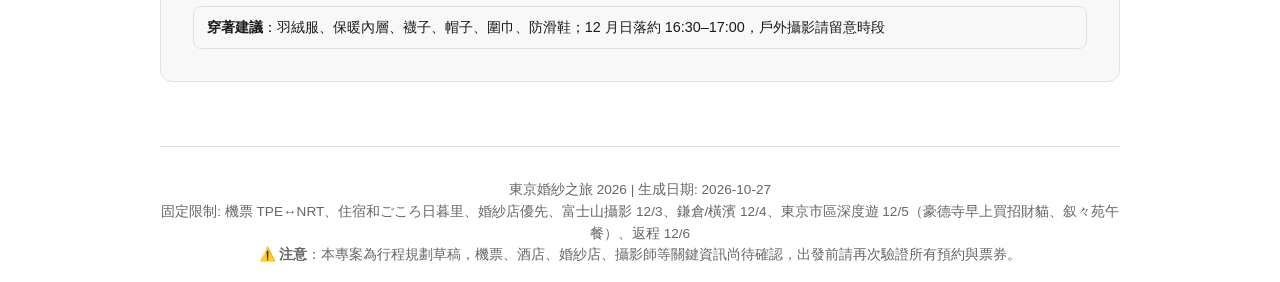
==== commit ea05bb5b: "feat: 移除求婚與結婚登記章節（避免未婚妻發現） - 移除 index.html 中的「求婚與結婚登記」章節（第 171-179 行） - 保留體貼細節與健康提醒章節（心臟健康、行走距離、惡劣天氣" ====
--- a/index.html
+++ b/index.html
@@ -169,16 +169,6 @@
     </section>
 
     <section class="card">
-      <h3>💍 求婚與結婚登記</h3>
-      <ul class="nearby-list">
-        <li><strong>求婚計劃</strong>：0212、∴、貓、三個重要日期（7/12、5/5、7/17），避免 LOVE／FOREVER／TOGETHER 等字詞，精品級極簡風格</li>
-        <li><strong>求婚道具攜帶</strong>：戒指盒、刻字禮物、拍照道具、攝影安排</li>
-        <li><strong>結婚登記</strong>：2028/02/12 領證所需文件（婚姻要件具備證明書、護照、戶籍謄本等，請於台北駐日代表處查詢最新規定）</li>
-        <li><strong>求婚吉日</strong>：2027/12/01–2028/02/28 期間雙方八字評分，建議使用 ganzhi_facts.py 計算最佳日期</li>
-      </ul>
-    </section>
-
-    <section class="card">
       <h3>⚠️ 體貼細節與健康提醒</h3>
       <ul class="nearby-list">
         <li><strong>心臟健康</strong>：用戶有心臟瓣膜閉鎖不全與逆流病史，偶爾全身無力，劇烈運動時曾眼前變黑，行程請留足休息時間，避免過度劇烈活動</li>
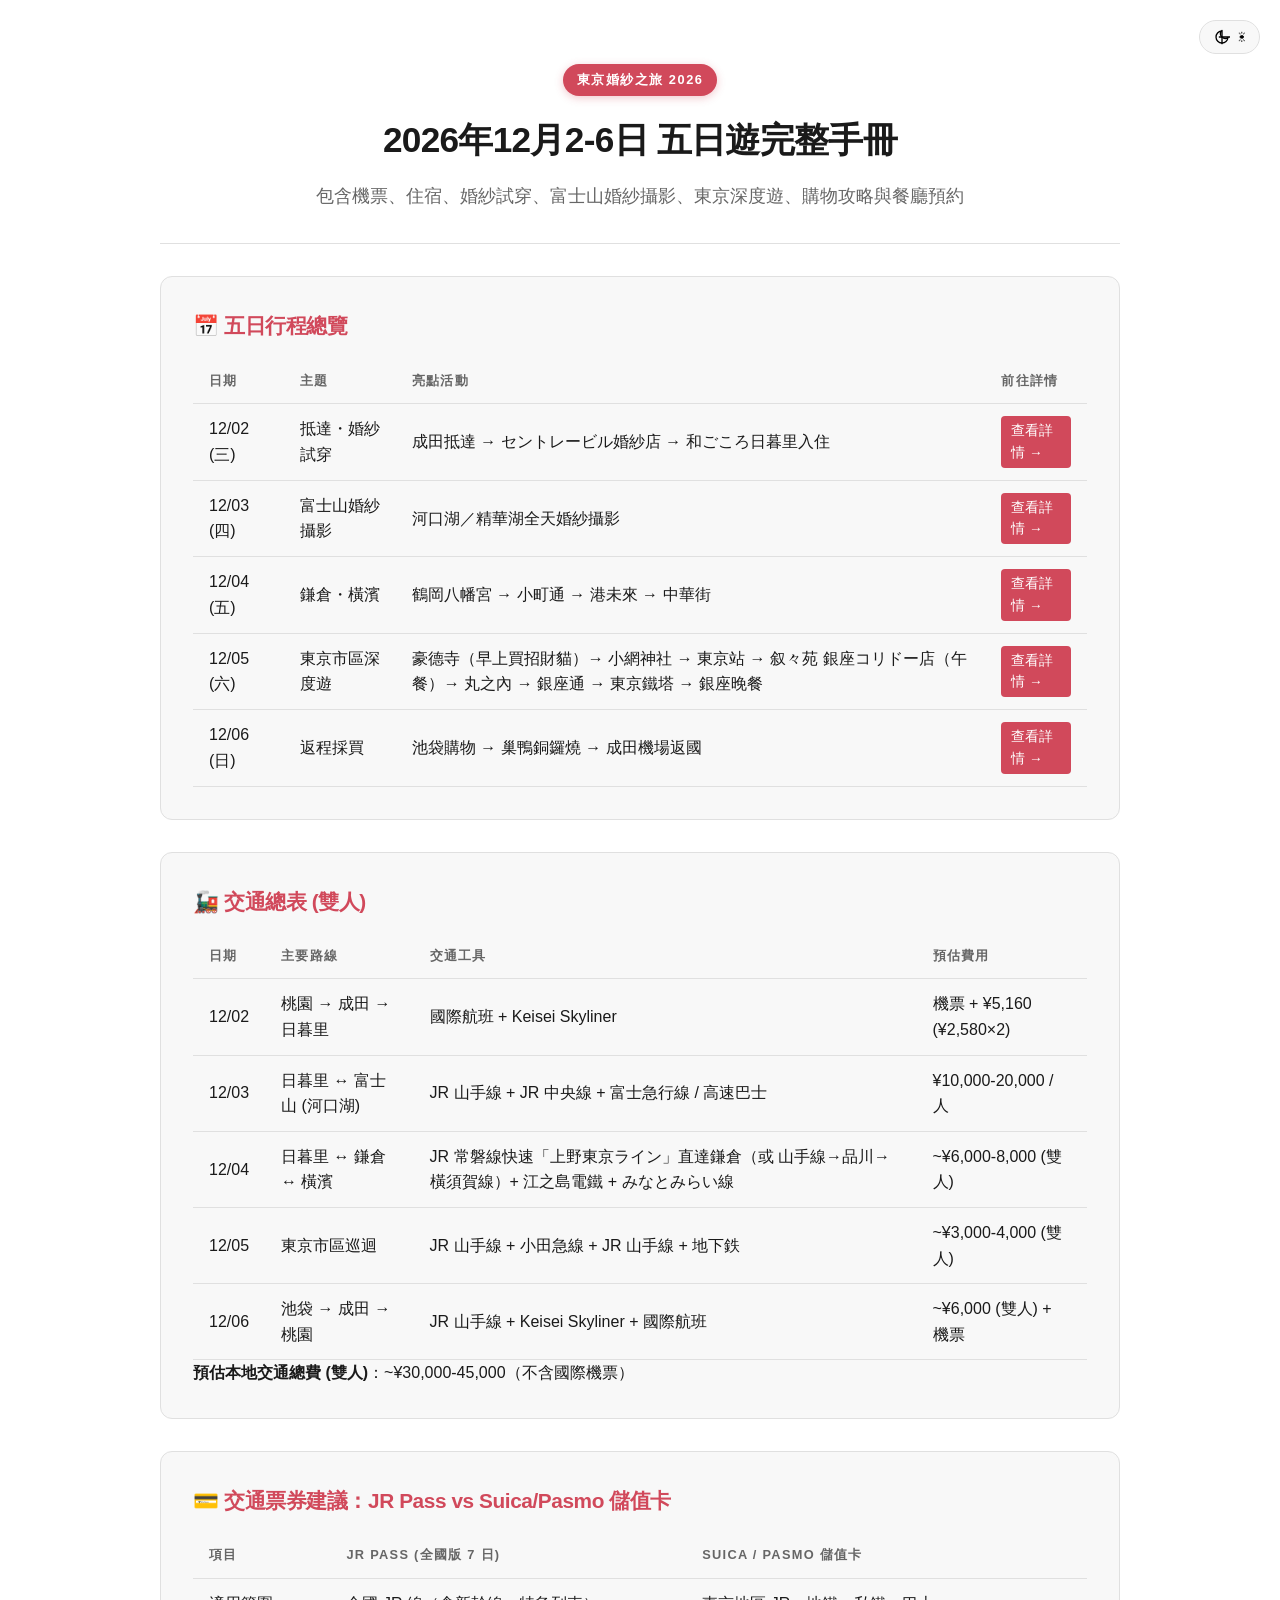
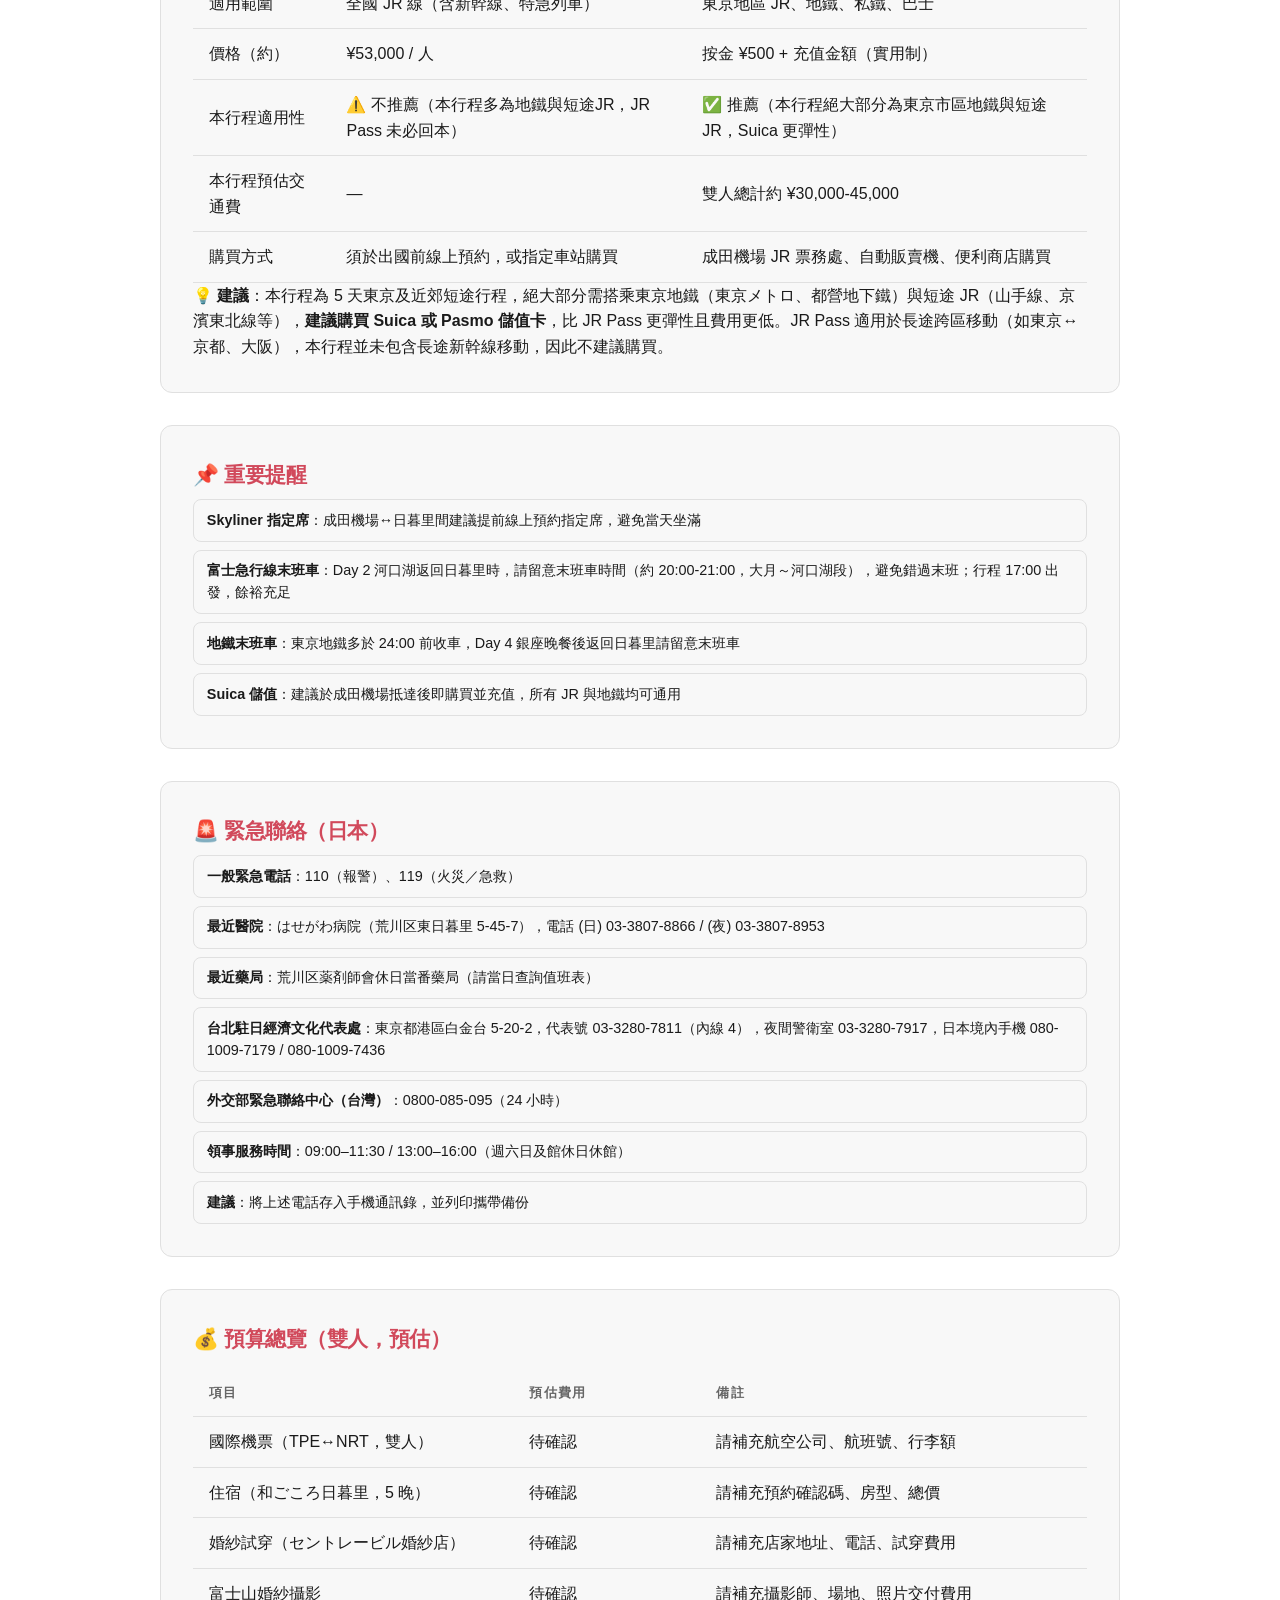
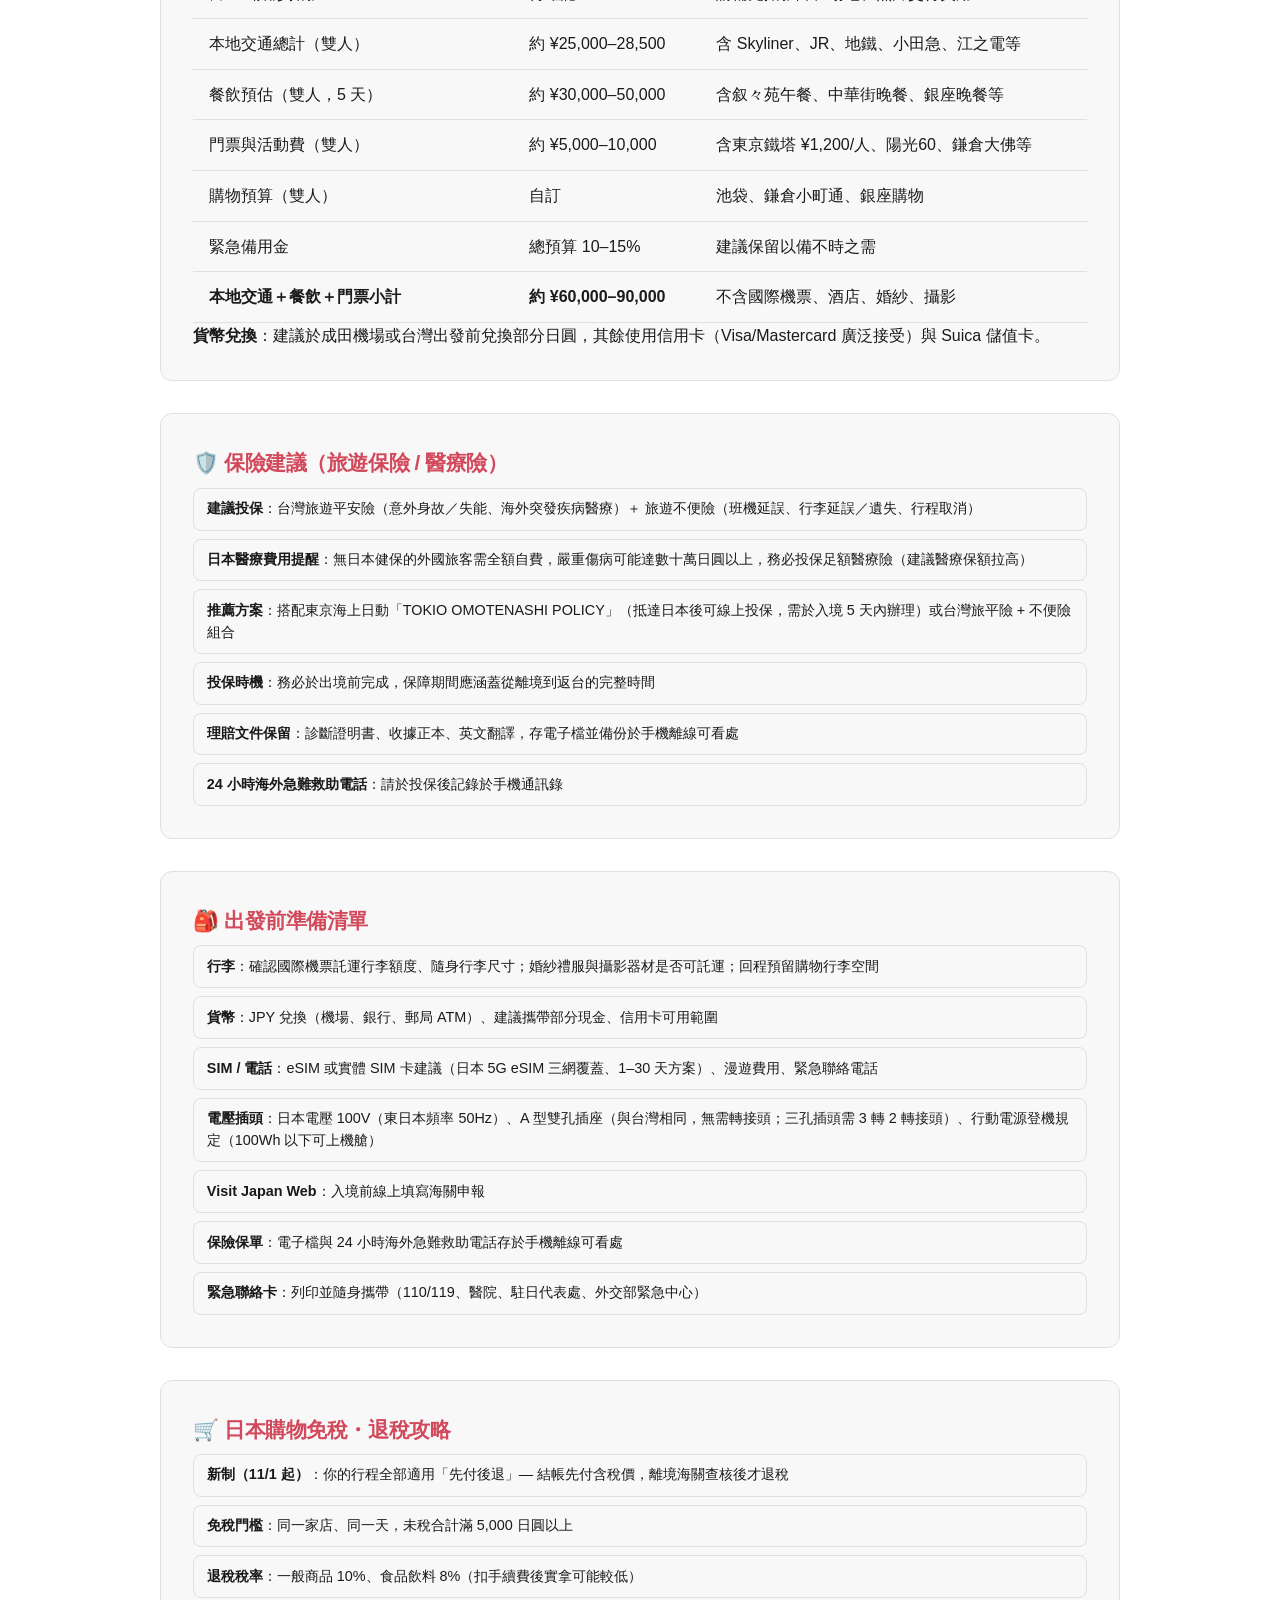
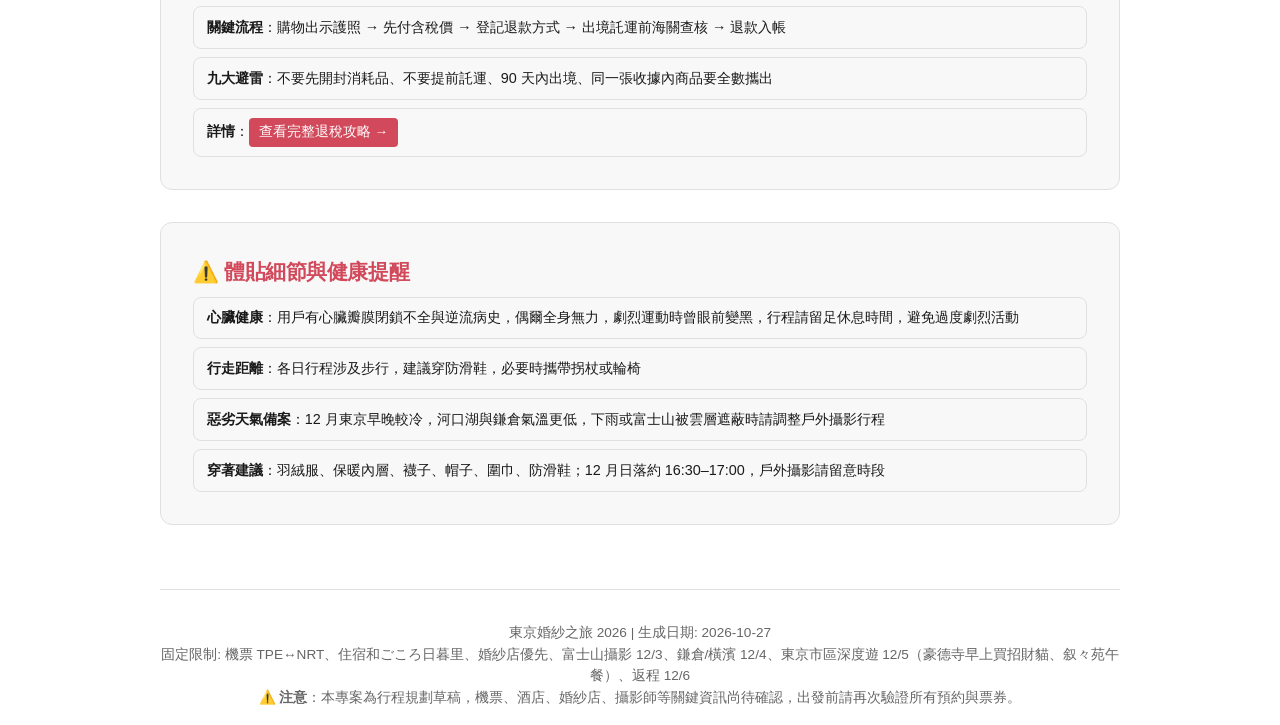
==== commit 2b37d474: "feat: 新增日本購物免稅・退稅攻略頁面 - 新增 tax-refund.html：2026/11/1 新制「先付後退」完整攻略（適用 12/02-12/06 行程） - 涵蓋：新舊制對照、免稅門檻" ====
--- a/index.html
+++ b/index.html
@@ -169,6 +169,18 @@
     </section>
 
     <section class="card">
+      <h3>🛒 日本購物免稅・退稅攻略</h3>
+      <ul class="nearby-list">
+        <li><strong>新制（11/1 起）</strong>：你的行程全部適用「先付後退」— 結帳先付含稅價，離境海關查核後才退稅</li>
+        <li><strong>免稅門檻</strong>：同一家店、同一天，未稅合計滿 5,000 日圓以上</li>
+        <li><strong>退稅稅率</strong>：一般商品 10%、食品飲料 8%（扣手續費後實拿可能較低）</li>
+        <li><strong>關鍵流程</strong>：購物出示護照 → 先付含稅價 → 登記退款方式 → 出境託運前海關查核 → 退款入帳</li>
+        <li><strong>九大避雷</strong>：不要先開封消耗品、不要提前託運、90 天內出境、同一張收據內商品要全數攜出</li>
+        <li><strong>詳情</strong>：<a href="tax-refund.html" class="day-link">查看完整退稅攻略 →</a></li>
+      </ul>
+    </section>
+
+    <section class="card">
       <h3>⚠️ 體貼細節與健康提醒</h3>
       <ul class="nearby-list">
         <li><strong>心臟健康</strong>：用戶有心臟瓣膜閉鎖不全與逆流病史，偶爾全身無力，劇烈運動時曾眼前變黑，行程請留足休息時間，避免過度劇烈活動</li>
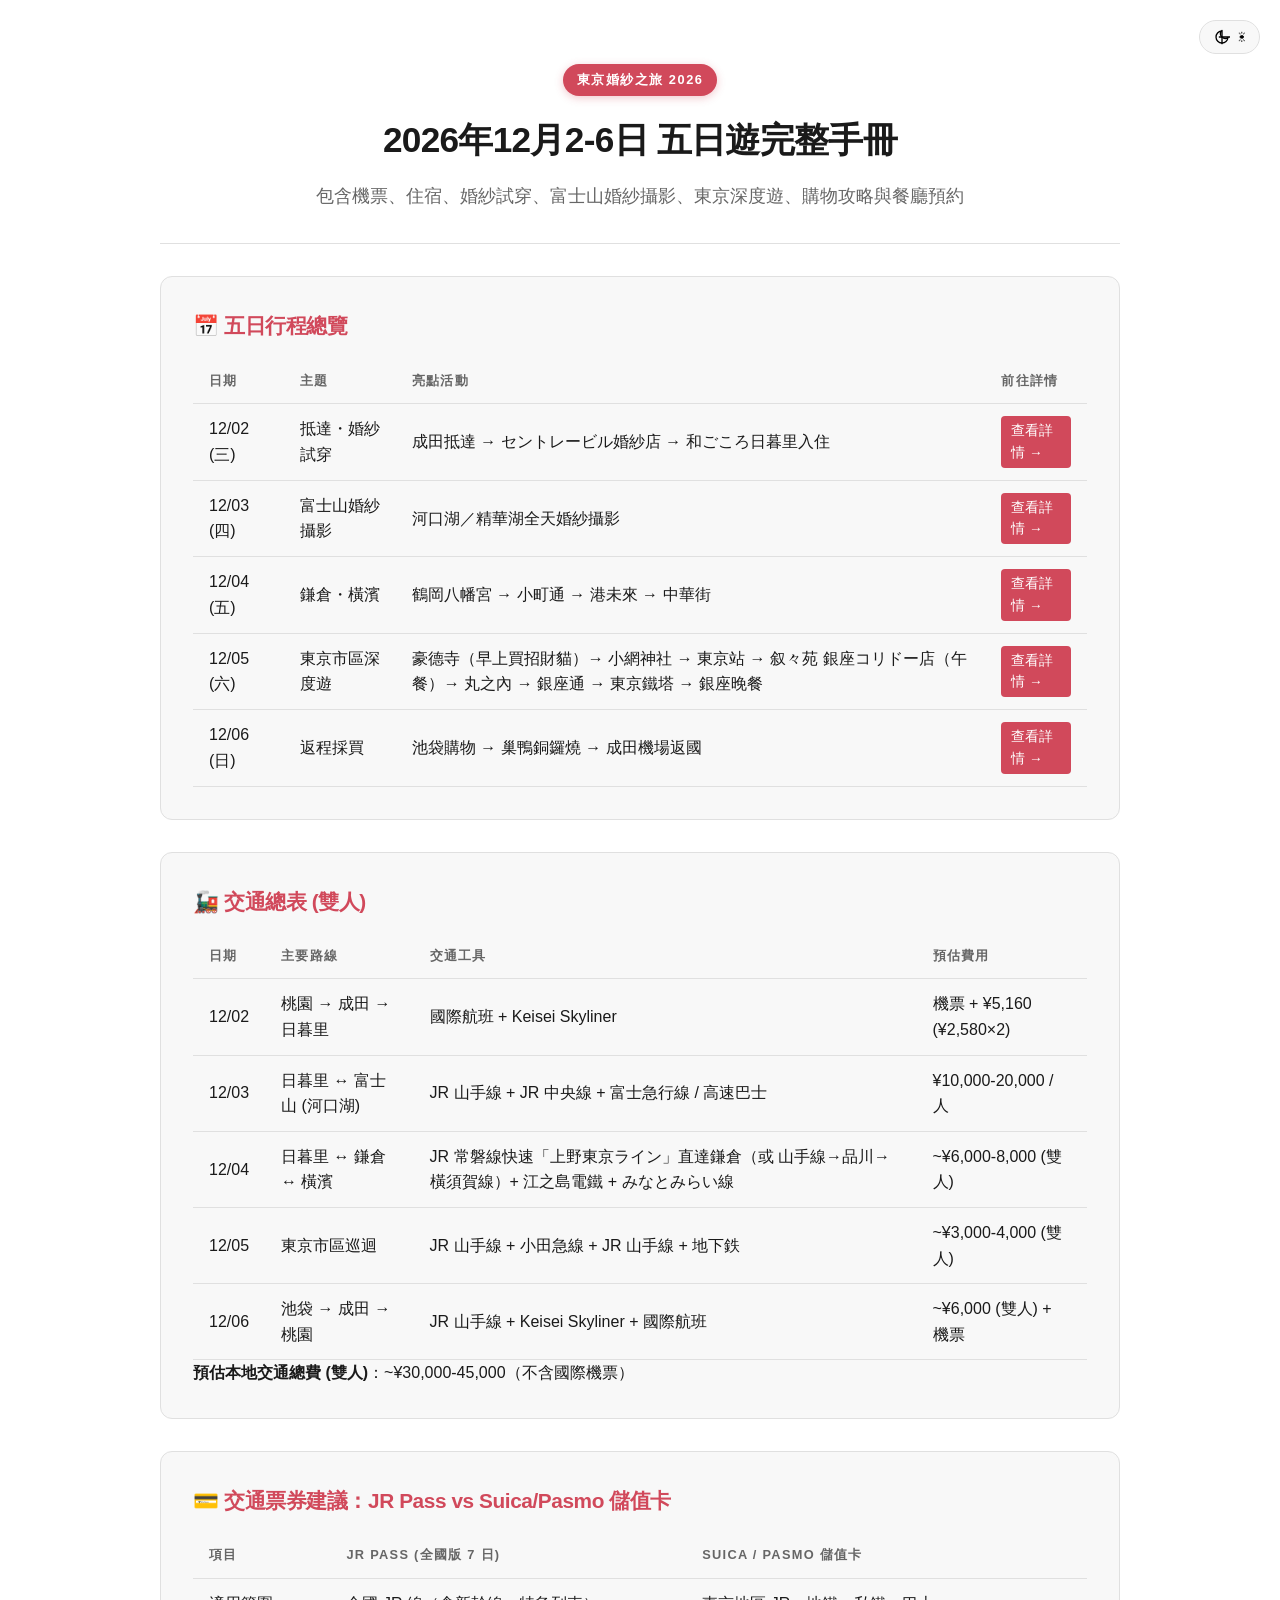
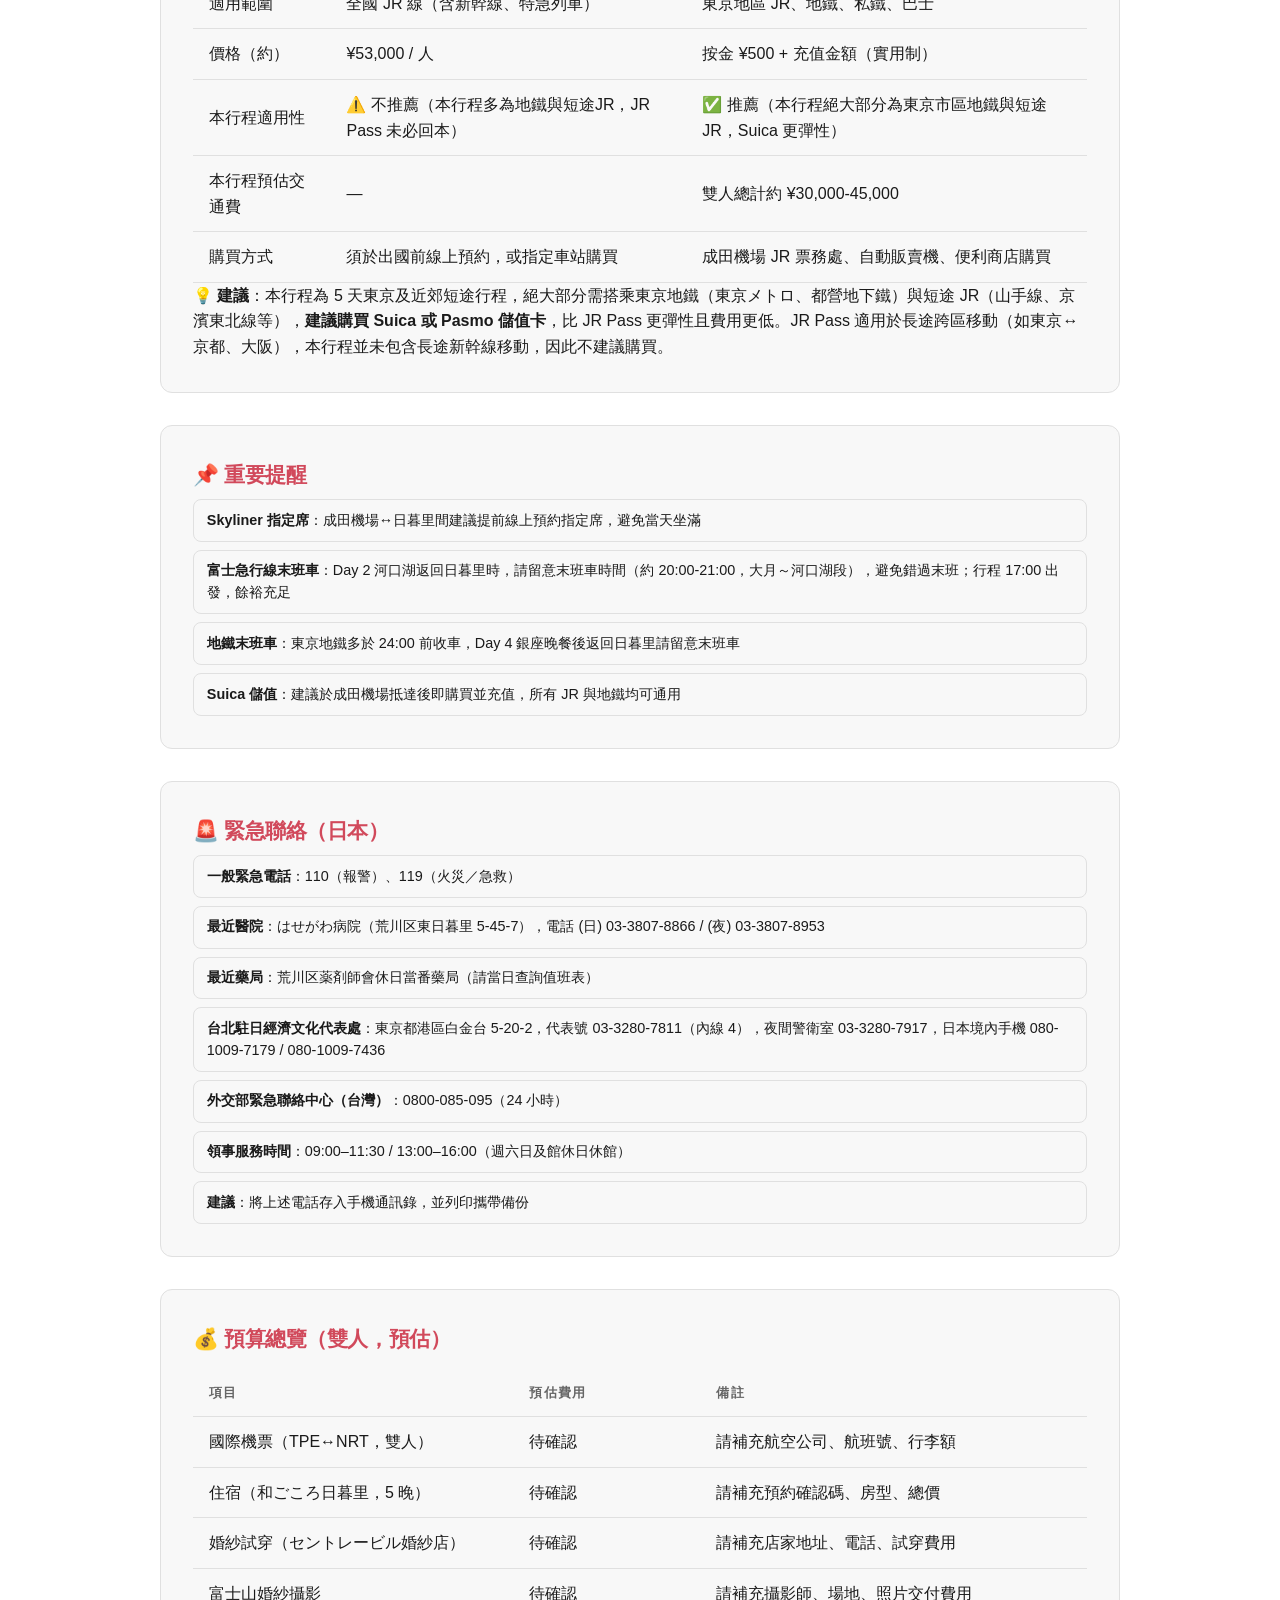
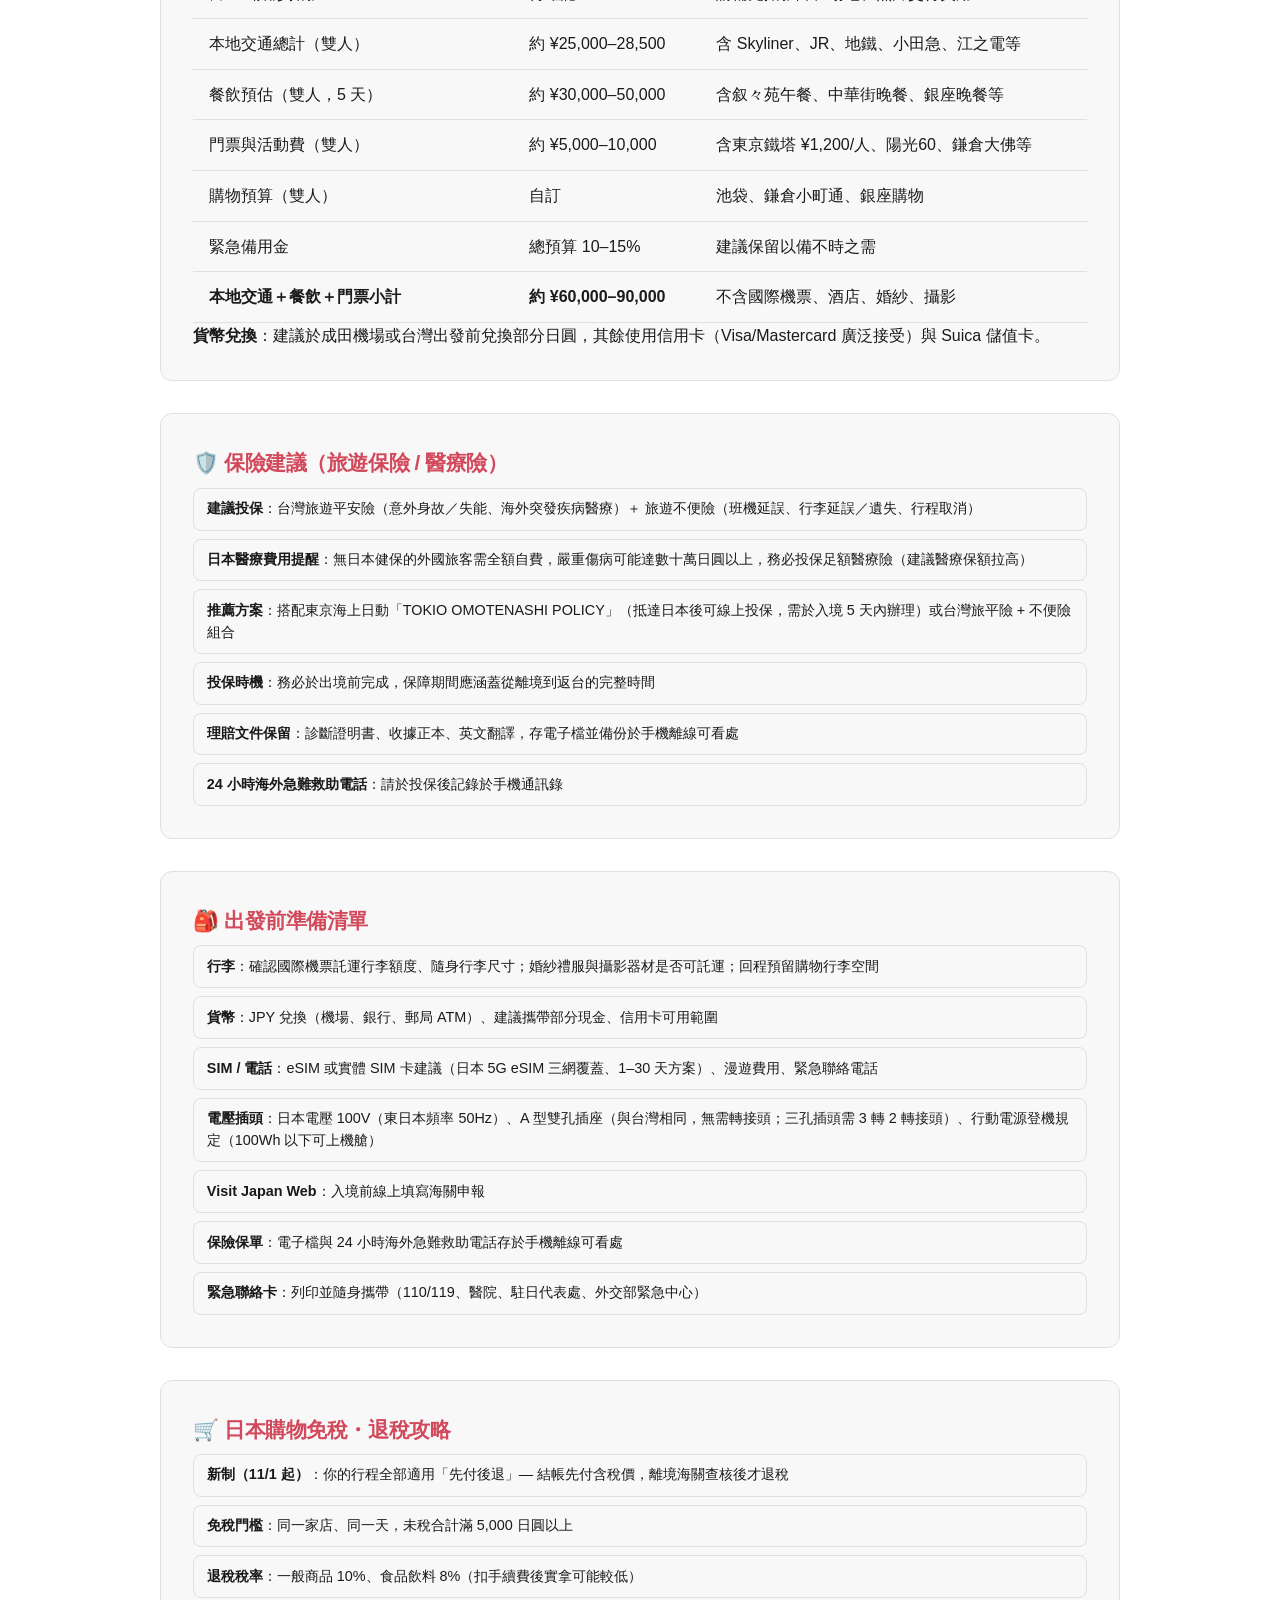
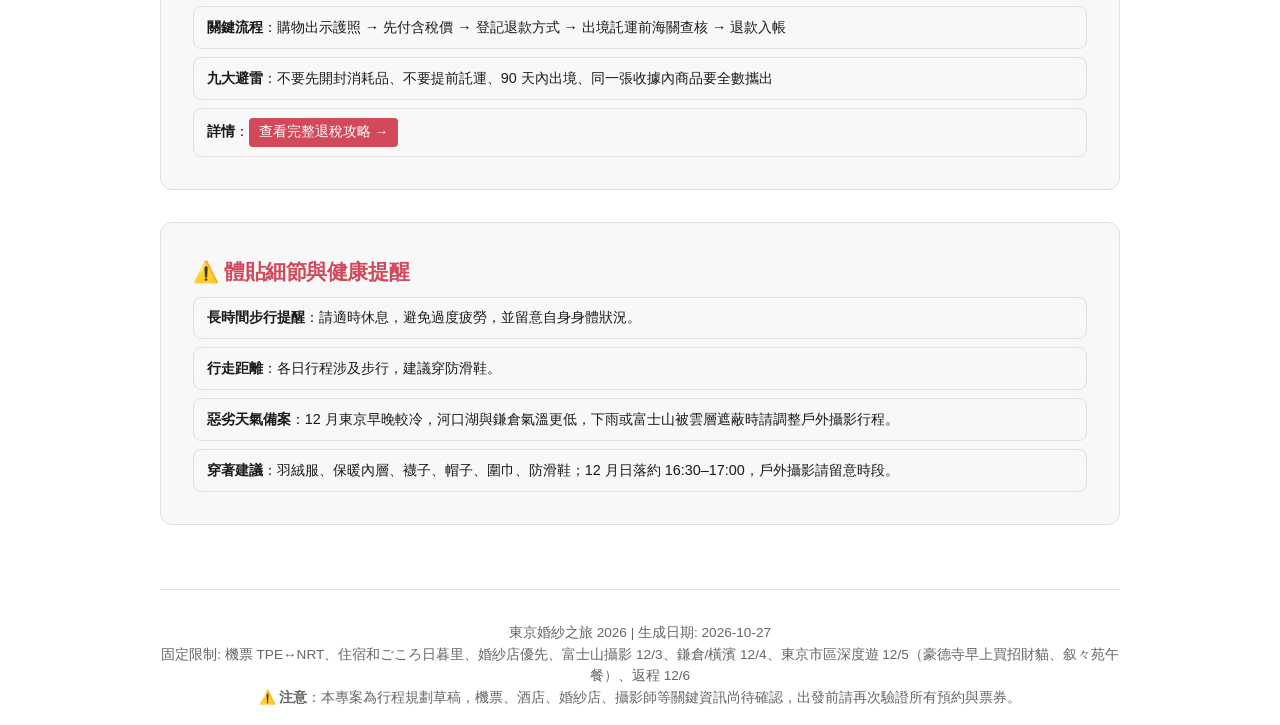
==== commit fae383f5: "feat: 東京婚紗之旅 2026 行程專案（乾淨版） - 已移除所有個人健康敏感資訊 - 已清除 Git 歷史中的敏感關鍵字 - 包含完整的 5 天行程、交通、附近景點、退稅攻略、緊急聯絡、預算、保" ====
--- a/index.html
+++ b/index.html
@@ -183,10 +183,10 @@
     <section class="card">
       <h3>⚠️ 體貼細節與健康提醒</h3>
       <ul class="nearby-list">
-        <li><strong>心臟健康</strong>：用戶有心臟瓣膜閉鎖不全與逆流病史，偶爾全身無力，劇烈運動時曾眼前變黑，行程請留足休息時間，避免過度劇烈活動</li>
-        <li><strong>行走距離</strong>：各日行程涉及步行，建議穿防滑鞋，必要時攜帶拐杖或輪椅</li>
-        <li><strong>惡劣天氣備案</strong>：12 月東京早晚較冷，河口湖與鎌倉氣溫更低，下雨或富士山被雲層遮蔽時請調整戶外攝影行程</li>
-        <li><strong>穿著建議</strong>：羽絨服、保暖內層、襪子、帽子、圍巾、防滑鞋；12 月日落約 16:30–17:00，戶外攝影請留意時段</li>
+        <li><strong>長時間步行提醒</strong>：請適時休息，避免過度疲勞，並留意自身身體狀況。</li>
+        <li><strong>行走距離</strong>：各日行程涉及步行，建議穿防滑鞋。</li>
+        <li><strong>惡劣天氣備案</strong>：12 月東京早晚較冷，河口湖與鎌倉氣溫更低，下雨或富士山被雲層遮蔽時請調整戶外攝影行程。</li>
+        <li><strong>穿著建議</strong>：羽絨服、保暖內層、襪子、帽子、圍巾、防滑鞋；12 月日落約 16:30–17:00，戶外攝影請留意時段。</li>
       </ul>
     </section>
 
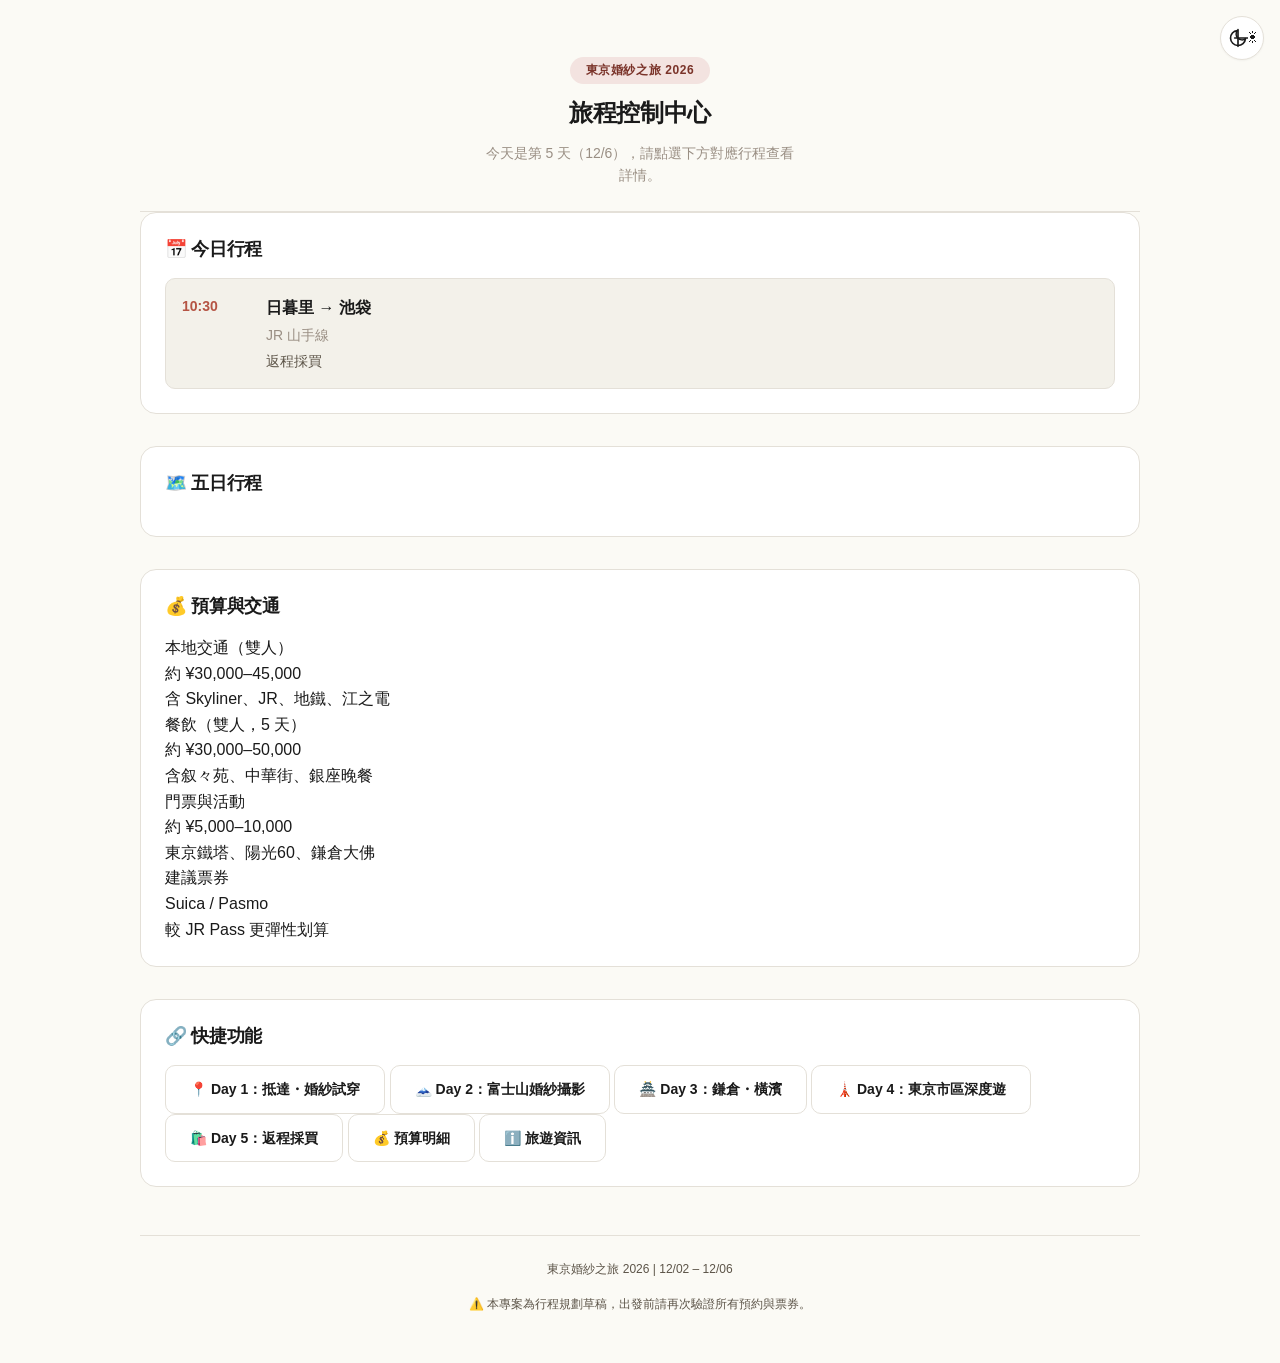
==== commit e9ef9ba4: "UI/UX 重構：Premium Travel Dashboard 風格手機優先 Web App - 建立 Design System（Color Tokens、Typography、4px Spac" ====
--- a/index.html
+++ b/index.html
@@ -1,9 +1,9 @@
 <!DOCTYPE html>
-<html lang="zh-TW">
+<html lang="zh-TW" class="no-js">
 <head>
   <meta charset="UTF-8">
   <meta name="viewport" content="width=device-width, initial-scale=1.0, viewport-fit=cover">
-  <title>東京婚紗之旅 2026 完整手冊</title>
+  <title>東京婚紗之旅 2026 | 旅程控制中心</title>
   <link rel="stylesheet" href="style.css">
 </head>
 <body>
@@ -17,186 +17,161 @@
   </button>
 
   <div class="container">
+    <!-- Hero -->
     <header class="hero">
       <span class="tag">東京婚紗之旅 2026</span>
-      <h1>2026年12月2-6日 五日遊完整手冊</h1>
-      <p>包含機票、住宿、婚紗試穿、富士山婚紗攝影、東京深度遊、購物攻略與餐廳預約</p>
+      <h1>旅程控制中心</h1>
+      <p id="today-summary">載入中…</p>
     </header>
 
-    <section class="card">
-      <h3>📅 五日行程總覽</h3>
-      <table class="schedule-table">
-        <thead>
-          <tr><th>日期</th><th>主題</th><th>亮點活動</th><th>前往詳情</th></tr>
-        </thead>
-        <tbody>
-          <tr>
-            <td>12/02 (三)</td>
-            <td>抵達・婚紗試穿</td>
-            <td>成田抵達 → セントレービル婚紗店 → 和ごころ日暮里入住</td>
-            <td><a href="day1.html" class="day-link">查看詳情 →</a></td>
-          </tr>
-          <tr>
-            <td>12/03 (四)</td>
-            <td>富士山婚紗攝影</td>
-            <td>河口湖／精華湖全天婚紗攝影</td>
-            <td><a href="day2.html" class="day-link">查看詳情 →</a></td>
-          </tr>
-          <tr>
-            <td>12/04 (五)</td>
-            <td>鎌倉・橫濱</td>
-            <td>鶴岡八幡宮 → 小町通 → 港未來 → 中華街</td>
-            <td><a href="day3.html" class="day-link">查看詳情 →</a></td>
-          </tr>
-          <tr>
-            <td>12/05 (六)</td>
-            <td>東京市區深度遊</td>
-            <td>豪德寺（早上買招財貓）→ 小網神社 → 東京站 → 叙々苑 銀座コリドー店（午餐）→ 丸之內 → 銀座通 → 東京鐵塔 → 銀座晚餐</td>
-            <td><a href="day4.html" class="day-link">查看詳情 →</a></td>
-          </tr>
-          <tr>
-            <td>12/06 (日)</td>
-            <td>返程採買</td>
-            <td>池袋購物 → 巢鴨銅鑼燒 → 成田機場返國</td>
-            <td><a href="day5.html" class="day-link">查看詳情 →</a></td>
-          </tr>
-        </tbody>
-      </table>
+    <!-- 今日行程摘要卡片 -->
+    <section class="card" aria-label="今日行程">
+      <h3>📅 今日行程</h3>
+      <div id="today-itinerary">
+        <p style="text-align:center; color:var(--color-text-muted); padding:var(--space-4) 0;">載入中…</p>
+      </div>
     </section>
 
-    <section class="card">
-      <h3>🚂 交通總表 (雙人)</h3>
-      <table class="schedule-table">
-        <thead>
-          <tr><th>日期</th><th>主要路線</th><th>交通工具</th><th>預估費用</th></tr>
-        </thead>
-        <tbody>
-          <tr><td>12/02</td><td>桃園 → 成田 → 日暮里</td><td>國際航班 + Keisei Skyliner</td><td>機票 + ¥5,160 (¥2,580×2)</td></tr>
-          <tr><td>12/03</td><td>日暮里 ↔ 富士山 (河口湖)</td><td>JR 山手線 + JR 中央線 + 富士急行線 / 高速巴士</td><td>¥10,000-20,000 / 人</td></tr>
-          <tr><td>12/04</td><td>日暮里 ↔ 鎌倉 ↔ 橫濱</td><td>JR 常磐線快速「上野東京ライン」直達鎌倉（或 山手線→品川→橫須賀線）+ 江之島電鐵 + みなとみらい線</td><td>~¥6,000-8,000 (雙人)</td></tr>
-          <tr><td>12/05</td><td>東京市區巡迴</td><td>JR 山手線 + 小田急線 + JR 山手線 + 地下鉄</td><td>~¥3,000-4,000 (雙人)</td></tr>
-          <tr><td>12/06</td><td>池袋 → 成田 → 桃園</td><td>JR 山手線 + Keisei Skyliner + 國際航班</td><td>~¥6,000 (雙人) + 機票</td></tr>
-        </tbody>
-      </table>
-      <p><strong>預估本地交通總費 (雙人)</strong>：~¥30,000-45,000（不含國際機票）</p>
+    <!-- 五天行程快速入口 -->
+    <section class="card" aria-label="五日行程">
+      <h3>🗺️ 五日行程</h3>
+      <div class="timeline-points" id="dashboard-timeline">
+        <!-- 由 JS 動態生成 -->
+      </div>
     </section>
 
-    <section class="card">
-      <h3>💳 交通票券建議：JR Pass vs Suica/Pasmo 儲值卡</h3>
-      <table class="schedule-table">
-        <thead>
-          <tr><th>項目</th><th>JR Pass (全國版 7 日)</th><th>Suica / Pasmo 儲值卡</th></tr>
-        </thead>
-        <tbody>
-          <tr><td>適用範圍</td><td>全國 JR 線（含新幹線、特急列車）</td><td>東京地區 JR、地鐵、私鐵、巴士</td></tr>
-          <tr><td>價格（約）</td><td>¥53,000 / 人</td><td>按金 ¥500 + 充值金額（實用制）</td></tr>
-          <tr><td>本行程適用性</td><td>⚠️ 不推薦（本行程多為地鐵與短途JR，JR Pass 未必回本）</td><td>✅ 推薦（本行程絕大部分為東京市區地鐵與短途JR，Suica 更彈性）</td></tr>
-          <tr><td>本行程預估交通費</td><td>—</td><td>雙人總計約 ¥30,000-45,000</td></tr>
-          <tr><td>購買方式</td><td>須於出國前線上預約，或指定車站購買</td><td>成田機場 JR 票務處、自動販賣機、便利商店購買</td></tr>
-        </tbody>
-      </table>
-      <p><strong>💡 建議</strong>：本行程為 5 天東京及近郊短途行程，絕大部分需搭乘東京地鐵（東京メトロ、都營地下鐵）與短途 JR（山手線、京濱東北線等），<strong>建議購買 Suica 或 Pasmo 儲值卡</strong>，比 JR Pass 更彈性且費用更低。JR Pass 適用於長途跨區移動（如東京↔京都、大阪），本行程並未包含長途新幹線移動，因此不建議購買。</p>
+    <!-- 預算與交通摘要 -->
+    <section class="card" aria-label="預算與交通">
+      <h3>💰 預算與交通</h3>
+      <div class="budget-grid">
+        <div class="budget-item">
+          <div class="budget-label">本地交通（雙人）</div>
+          <div class="budget-value">約 ¥30,000–45,000</div>
+          <div class="budget-note">含 Skyliner、JR、地鐵、江之電</div>
+        </div>
+        <div class="budget-item">
+          <div class="budget-label">餐飲（雙人，5 天）</div>
+          <div class="budget-value">約 ¥30,000–50,000</div>
+          <div class="budget-note">含叙々苑、中華街、銀座晚餐</div>
+        </div>
+        <div class="budget-item">
+          <div class="budget-label">門票與活動</div>
+          <div class="budget-value">約 ¥5,000–10,000</div>
+          <div class="budget-note">東京鐵塔、陽光60、鎌倉大佛</div>
+        </div>
+        <div class="budget-item">
+          <div class="budget-label">建議票券</div>
+          <div class="budget-value">Suica / Pasmo</div>
+          <div class="budget-note">較 JR Pass 更彈性划算</div>
+        </div>
+      </div>
     </section>
 
-    <section class="card">
-      <h3>📌 重要提醒</h3>
-      <ul class="nearby-list">
-        <li><strong>Skyliner 指定席</strong>：成田機場↔日暮里間建議提前線上預約指定席，避免當天坐滿</li>
-        <li><strong>富士急行線末班車</strong>：Day 2 河口湖返回日暮里時，請留意末班車時間（約 20:00-21:00，大月～河口湖段），避免錯過末班；行程 17:00 出發，餘裕充足</li>
-        <li><strong>地鐵末班車</strong>：東京地鐵多於 24:00 前收車，Day 4 銀座晚餐後返回日暮里請留意末班車</li>
-        <li><strong>Suica 儲值</strong>：建議於成田機場抵達後即購買並充值，所有 JR 與地鐵均可通用</li>
-      </ul>
+    <!-- 快捷導覽 -->
+    <section class="card" aria-label="快捷功能">
+      <h3>🔗 快捷功能</h3>
+      <div class="quick-actions">
+        <a href="day1.html" class="btn btn-outline btn-block">
+          <span>📍 Day 1：抵達・婚紗試穿</span>
+        </a>
+        <a href="day2.html" class="btn btn-outline btn-block">
+          <span>🗻 Day 2：富士山婚紗攝影</span>
+        </a>
+        <a href="day3.html" class="btn btn-outline btn-block">
+          <span>🏯 Day 3：鎌倉・橫濱</span>
+        </a>
+        <a href="day4.html" class="btn btn-outline btn-block">
+          <span>🗼 Day 4：東京市區深度遊</span>
+        </a>
+        <a href="day5.html" class="btn btn-outline btn-block">
+          <span>🛍️ Day 5：返程採買</span>
+        </a>
+        <a href="budget.html" class="btn btn-outline btn-block">
+          <span>💰 預算明細</span>
+        </a>
+        <a href="info.html" class="btn btn-outline btn-block">
+          <span>ℹ️ 旅遊資訊</span>
+        </a>
+      </div>
     </section>
 
-    <section class="card">
-      <h3>🚨 緊急聯絡（日本）</h3>
-      <ul class="nearby-list">
-        <li><strong>一般緊急電話</strong>：110（報警）、119（火災／急救）</li>
-        <li><strong>最近醫院</strong>：はせがわ病院（荒川区東日暮里 5-45-7），電話 (日) 03-3807-8866 / (夜) 03-3807-8953</li>
-        <li><strong>最近藥局</strong>：荒川区薬剤師會休日當番藥局（請當日查詢值班表）</li>
-        <li><strong>台北駐日經濟文化代表處</strong>：東京都港區白金台 5-20-2，代表號 03-3280-7811（內線 4），夜間警衛室 03-3280-7917，日本境內手機 080-1009-7179 / 080-1009-7436</li>
-        <li><strong>外交部緊急聯絡中心（台灣）</strong>：0800-085-095（24 小時）</li>
-        <li><strong>領事服務時間</strong>：09:00–11:30 / 13:00–16:00（週六日及館休日休館）</li>
-        <li><strong>建議</strong>：將上述電話存入手機通訊錄，並列印攜帶備份</li>
-      </ul>
-    </section>
-
-    <section class="card">
-      <h3>💰 預算總覽（雙人，預估）</h3>
-      <table class="schedule-table">
-        <thead>
-          <tr><th>項目</th><th>預估費用</th><th>備註</th></tr>
-        </thead>
-        <tbody>
-          <tr><td>國際機票（TPE↔NRT，雙人）</td><td>待確認</td><td>請補充航空公司、航班號、行李額</td></tr>
-          <tr><td>住宿（和ごころ日暮里，5 晚）</td><td>待確認</td><td>請補充預約確認碼、房型、總價</td></tr>
-          <tr><td>婚紗試穿（セントレービル婚紗店）</td><td>待確認</td><td>請補充店家地址、電話、試穿費用</td></tr>
-          <tr><td>富士山婚紗攝影</td><td>待確認</td><td>請補充攝影師、場地、照片交付費用</td></tr>
-          <tr><td>本地交通總計（雙人）</td><td>約 ¥25,000–28,500</td><td>含 Skyliner、JR、地鐵、小田急、江之電等</td></tr>
-          <tr><td>餐飲預估（雙人，5 天）</td><td>約 ¥30,000–50,000</td><td>含叙々苑午餐、中華街晚餐、銀座晚餐等</td></tr>
-          <tr><td>門票與活動費（雙人）</td><td>約 ¥5,000–10,000</td><td>含東京鐵塔 ¥1,200/人、陽光60、鎌倉大佛等</td></tr>
-          <tr><td>購物預算（雙人）</td><td>自訂</td><td>池袋、鎌倉小町通、銀座購物</td></tr>
-          <tr><td>緊急備用金</td><td>總預算 10–15%</td><td>建議保留以備不時之需</td></tr>
-          <tr><td><strong>本地交通＋餐飲＋門票小計</strong></td><td><strong>約 ¥60,000–90,000</strong></td><td>不含國際機票、酒店、婚紗、攝影</td></tr>
-        </tbody>
-      </table>
-      <p><strong>貨幣兌換</strong>：建議於成田機場或台灣出發前兌換部分日圓，其餘使用信用卡（Visa/Mastercard 廣泛接受）與 Suica 儲值卡。</p>
-    </section>
-
-    <section class="card">
-      <h3>🛡️ 保險建議（旅遊保險 / 醫療險）</h3>
-      <ul class="nearby-list">
-        <li><strong>建議投保</strong>：台灣旅遊平安險（意外身故／失能、海外突發疾病醫療）＋ 旅遊不便險（班機延誤、行李延誤／遺失、行程取消）</li>
-        <li><strong>日本醫療費用提醒</strong>：無日本健保的外國旅客需全額自費，嚴重傷病可能達數十萬日圓以上，務必投保足額醫療險（建議醫療保額拉高）</li>
-        <li><strong>推薦方案</strong>：搭配東京海上日動「TOKIO OMOTENASHI POLICY」（抵達日本後可線上投保，需於入境 5 天內辦理）或台灣旅平險 + 不便險組合</li>
-        <li><strong>投保時機</strong>：務必於出境前完成，保障期間應涵蓋從離境到返台的完整時間</li>
-        <li><strong>理賠文件保留</strong>：診斷證明書、收據正本、英文翻譯，存電子檔並備份於手機離線可看處</li>
-        <li><strong>24 小時海外急難救助電話</strong>：請於投保後記錄於手機通訊錄</li>
-      </ul>
-    </section>
-
-    <section class="card">
-      <h3>🎒 出發前準備清單</h3>
-      <ul class="nearby-list">
-        <li><strong>行李</strong>：確認國際機票託運行李額度、隨身行李尺寸；婚紗禮服與攝影器材是否可託運；回程預留購物行李空間</li>
-        <li><strong>貨幣</strong>：JPY 兌換（機場、銀行、郵局 ATM）、建議攜帶部分現金、信用卡可用範圍</li>
-        <li><strong>SIM / 電話</strong>：eSIM 或實體 SIM 卡建議（日本 5G eSIM 三網覆蓋、1–30 天方案）、漫遊費用、緊急聯絡電話</li>
-        <li><strong>電壓插頭</strong>：日本電壓 100V（東日本頻率 50Hz）、A 型雙孔插座（與台灣相同，無需轉接頭；三孔插頭需 3 轉 2 轉接頭）、行動電源登機規定（100Wh 以下可上機艙）</li>
-        <li><strong>Visit Japan Web</strong>：入境前線上填寫海關申報</li>
-        <li><strong>保險保單</strong>：電子檔與 24 小時海外急難救助電話存於手機離線可看處</li>
-        <li><strong>緊急聯絡卡</strong>：列印並隨身攜帶（110/119、醫院、駐日代表處、外交部緊急中心）</li>
-      </ul>
-    </section>
-
-    <section class="card">
-      <h3>🛒 日本購物免稅・退稅攻略</h3>
-      <ul class="nearby-list">
-        <li><strong>新制（11/1 起）</strong>：你的行程全部適用「先付後退」— 結帳先付含稅價，離境海關查核後才退稅</li>
-        <li><strong>免稅門檻</strong>：同一家店、同一天，未稅合計滿 5,000 日圓以上</li>
-        <li><strong>退稅稅率</strong>：一般商品 10%、食品飲料 8%（扣手續費後實拿可能較低）</li>
-        <li><strong>關鍵流程</strong>：購物出示護照 → 先付含稅價 → 登記退款方式 → 出境託運前海關查核 → 退款入帳</li>
-        <li><strong>九大避雷</strong>：不要先開封消耗品、不要提前託運、90 天內出境、同一張收據內商品要全數攜出</li>
-        <li><strong>詳情</strong>：<a href="tax-refund.html" class="day-link">查看完整退稅攻略 →</a></li>
-      </ul>
-    </section>
-
-    <section class="card">
-      <h3>⚠️ 體貼細節與健康提醒</h3>
-      <ul class="nearby-list">
-        <li><strong>長時間步行提醒</strong>：請適時休息，避免過度疲勞，並留意自身身體狀況。</li>
-        <li><strong>行走距離</strong>：各日行程涉及步行，建議穿防滑鞋。</li>
-        <li><strong>惡劣天氣備案</strong>：12 月東京早晚較冷，河口湖與鎌倉氣溫更低，下雨或富士山被雲層遮蔽時請調整戶外攝影行程。</li>
-        <li><strong>穿著建議</strong>：羽絨服、保暖內層、襪子、帽子、圍巾、防滑鞋；12 月日落約 16:30–17:00，戶外攝影請留意時段。</li>
-      </ul>
-    </section>
-
-    <footer style="margin-top: 4rem; padding-top: 2rem; border-top: 1px solid var(--border); color: var(--muted); font-size: 0.85rem; text-align: center;">
-      <p>東京婚紗之旅 2026 | 生成日期: 2026-10-27</p>
-      <p>固定限制: 機票 TPE↔NRT、住宿和ごころ日暮里、婚紗店優先、富士山攝影 12/3、鎌倉/橫濱 12/4、東京市區深度遊 12/5（豪德寺早上買招財貓、叙々苑午餐）、返程 12/6</p>
-      <p><strong>⚠️ 注意</strong>：本專案為行程規劃草稿，機票、酒店、婚紗店、攝影師等關鍵資訊尚待確認，出發前請再次驗證所有預約與票券。</p>
+    <footer style="margin-top: var(--space-12); padding-top: var(--space-6); border-top: 1px solid var(--color-border); color: var(--color-text-muted); font-size: var(--text-xs); text-align: center;">
+      <p>東京婚紗之旅 2026 | 12/02 – 12/06</p>
+      <p style="margin-top: var(--space-2); font-size: var(--text-xs);">⚠️ 本專案為行程規劃草稿，出發前請再次驗證所有預約與票券。</p>
     </footer>
   </div>
 
+  <!-- Mobile Bottom Navigation -->
+  <nav class="bottom-nav" aria-label="主要導覽">
+    <a href="index.html" class="nav-item active" aria-label="首頁，目前頁面">
+      <svg viewBox="0 0 24 24"><path d="M3 12l2-2m0 0l7-7 7 7M5 10v10a1 1 0 001 1h3m10-11l2 2m-2-2v10a1 1 0 01-1 1h-3"/></svg>
+      <span class="label">Home</span>
+    </a>
+    <a href="itinerary.html" class="nav-item" aria-label="行程總覽">
+      <svg viewBox="0 0 24 24"><path d="M12 2L2 7l10 5 10-5-10-5zM2 17l10 5 10-5M2 12l10 5 10-5"/></svg>
+      <span class="label">Itinerary</span>
+    </a>
+    <a href="map.html" class="nav-item" aria-label="地圖">
+      <svg viewBox="0 0 24 24"><polygon fill="none" stroke="currentColor" stroke-width="2" stroke-linecap="round" stroke-linejoin="round" points="3 6 12 2 21 6 12 23 3 6"/></svg>
+      <span class="label">Map</span>
+    </a>
+    <a href="budget.html" class="nav-item" aria-label="預算">
+      <svg viewBox="0 0 24 24"><line x1="12" y1="1" x2="12" y2="23"></line><path d="M17 5H9.5a3.5 3.5 0 0 0 0 7h5a3.5 3.5 0 0 1 0 7H6"></path></svg>
+      <span class="label">Budget</span>
+    </a>
+    <a href="info.html" class="nav-item" aria-label="資訊">
+      <svg viewBox="0 0 24 24"><circle cx="12" cy="12" r="10"></circle><line x1="12" y1="16" x2="12" y2="12"></line><line x1="12" y1="8" x2="12.01" y2="8"></line></svg>
+      <span class="label">Info</span>
+    </a>
+  </nav>
+
   <script src="script.js"></script>
+  <script>
+    // Dashboard 特有：偵測今日日期並高亮對應行程
+    document.addEventListener('DOMContentLoaded', function() {
+      const today = new Date();
+      const month = today.getMonth() + 1;
+      const day = today.getDate();
+
+      // 行程日期對應（12/02 ~ 12/06）
+      const dayMap = {
+        '12/2': 1, '12/3': 2, '12/4': 3, '12/5': 4, '12/6': 5
+      };
+      const key = month + '/' + day;
+      const dayNum = dayMap[key];
+
+      const summary = document.getElementById('today-summary');
+      const todayItinerary = document.getElementById('today-itinerary');
+
+      if (dayNum) {
+        summary.textContent = `今天是第 ${dayNum} 天（${key}），請點選下方對應行程查看詳情。`;
+
+        // 載入對應 day 的 station 資料（從 script.js 的 itinerary 陣列）
+        const dayData = window.itinerary ? window.itinerary.find(d => d.id === dayNum) : null;
+        if (dayData) {
+          let html = `<div class="station-item">
+            <div class="station-time">${dayData.stations[0]?.arriveTime || dayData.stations[0]?.departTime || '--:--'}</div>
+            <div class="station-info">
+              <div class="station-name">${dayData.stations[0]?.name}</div>
+              <div class="station-transport">${dayData.stations[0]?.transport}</div>
+              <div class="station-detail">${dayData.theme}</div>
+            </div>
+          </div>`;
+          todayItinerary.innerHTML = html;
+        }
+
+        // 高亮對應的 timeline point
+        const points = document.querySelectorAll('.timeline-point');
+        points.forEach((p, i) => {
+          if (i + 1 === dayNum) {
+            p.classList.add('active');
+          }
+        });
+      } else {
+        summary.textContent = '行程期間為 12/02 – 12/06，請從下方五日行程選擇查看詳情。';
+        todayItinerary.innerHTML = '<p style="text-align:center; color:var(--color-text-muted); padding:var(--space-4) 0;">今日無行程安排</p>';
+      }
+    });
+  </script>
 </body>
-</html>
+</html>
--- a/style.css
+++ b/style.css
@@ -1,49 +1,189 @@
-/* Tokyo Wedding 2026 - Interactive Itinerary Styles */
-/* 方案 A：經典 SVG 路線圖 + 流動線條動畫 + 四個資訊欄位 */
-
+/* ==========================================================================
+   Tokyo Wedding 2026 — Design System
+   Premium Japanese Editorial Travel Design
+   Mobile First · WCAG 2.2 AA · iPhone Safe Area
+   ========================================================================== */
+
+/* --- Design Tokens : Color --- */
 :root {
-  --bg: #ffffff;
-  --fg: #1a1a1a;
-  --accent: #d1495b;
+  /* Backgrounds */
+  --color-bg: #fbfaf5;
+  --color-surface: #ffffff;
+  --color-surface-alt: #f3f1ea;
+  --color-inverse: #1a1a1a;
+
+  /* Legacy aliases for day1-5.html and Leaflet popups */
+  --bg: var(--color-bg);
+  --fg: var(--color-text-primary);
+  --accent: var(--color-accent);
   --secondary: #3498db;
-  --muted: #666666;
-  --surface: #f8f8f8;
-  --border: #e0e0e0;
+  --muted: var(--color-text-muted);
+  --surface: var(--color-surface);
+  --border: var(--color-border);
   --primary: #2c3e50;
-  --success: #27ae60;
-  --warning: #f39c12;
-  --danger: #e74c3c;
+  --success: var(--color-success);
+  --warning: var(--color-warning);
+  --danger: var(--color-danger);
+
+  /* Text */
+  --color-text-primary: #1a1a1a;
+  --color-text-secondary: #5c5448;
+  --color-text-muted: #9a8f84;
+  --color-text-on-accent: #ffffff;
+
+  /* Accent (Muted Japanese tones) */
+  --color-accent: #b55444;        /* 朱紅 (shu-iro) */
+  --color-accent-hover: #9b4237;
+  --color-accent-light: #f3e3e0;
+  --color-accent-active: #7a3329;
+
+  /* Subtle greens / greys */
+  --color-moss: #5a725c;           /* 墨綠 */
+  --color-moss-light: #e8ece8;
+  --color-ash: #8a7d73;           /* 灰褐 */
+  --color-ash-light: #edeae5;
+
+  /* Borders & dividers */
+  --color-border: #e4e0d8;
+  --color-border-light: #f0ece3;
+
+  /* Interactive */
+  --color-link: #b55444;
+  --color-link-hover: #9b4237;
+  --color-focus-ring: #b55444;
+
+  /* Semantic */
+  --color-success: #5a725c;
+  --color-warning: #b58344;
+  --color-danger: #b55444;
+
+  /* --- Design Tokens : Typography --- */
+  --font-sans:
+    -apple-system, BlinkMacSystemFont, "Hiragino Sans", "Hiragino Kaku Gothic ProN",
+    "Noto Sans TC", "Noto Sans CJK TC", "PingFang TC", "Microsoft JhengHei",
+    "Segoe UI", Helvetica, Arial, sans-serif;
+  --font-serif:
+    "Songti TC", "Noto Serif TC", "Noto Serif CJK TC", "Times New Roman", serif;
+
+  --text-xs: 0.75rem;      /* 12px */
+  --text-sm: 0.875rem;     /* 14px */
+  --text-base: 1rem;       /* 16px */
+  --text-lg: 1.125rem;     /* 18px */
+  --text-xl: 1.25rem;      /* 20px */
+  --text-2xl: 1.5rem;      /* 24px */
+  --text-3xl: 2rem;        /* 32px */
+  --text-4xl: 2.5rem;      /* 40px */
+
+  --leading-tight: 1.4;
+  --leading-normal: 1.6;
+  --leading-relaxed: 1.8;
+
+  --tracking-tight: -0.02em;
+  --tracking-normal: 0;
+  --tracking-wide: 0.05em;
+
+  font-weight: 400; /* normal */
+  --font-weight-regular: 400;
+  --font-weight-medium: 500;
+  --font-weight-semibold: 600;
+  --font-weight-bold: 700;
+
+  /* --- Design Tokens : Spacing (4px scale) --- */
+  --space-0: 0;
+  --space-1: 0.25rem;   /* 4px */
+  --space-2: 0.5rem;    /* 8px */
+  --space-3: 0.75rem;   /* 12px */
+  --space-4: 1rem;      /* 16px */
+  --space-5: 1.25rem;   /* 20px */
+  --space-6: 1.5rem;    /* 24px */
+  --space-8: 2rem;      /* 32px */
+  --space-10: 2.5rem;   /* 40px */
+  --space-12: 3rem;     /* 48px */
+  --space-16: 4rem;     /* 64px */
+
+  /* --- Design Tokens : Radius --- */
+  --radius-sm: 6px;
+  --radius-md: 10px;
+  --radius-lg: 16px;
+  --radius-full: 9999px;
+
+  /* --- Design Tokens : Shadow (minimal) --- */
+  --shadow-sm: 0 1px 2px rgba(0, 0, 0, 0.04);
+  --shadow-md: 0 4px 12px rgba(0, 0, 0, 0.06);
+
+  /* --- Design Tokens : Breakpoints --- */
+  --bp-mobile: 375px;
+  --bp-tablet: 768px;
+  --bp-desktop: 1440px;
 }
 
 @media (prefers-color-scheme: dark) {
   :root:not([data-theme="light"]) {
-    --bg: #121212;
-    --fg: #e0e0e0;
-    --accent: #ff6b8b;
-    --secondary: #5dade2;
-    --muted: #999999;
-    --surface: #1e1e1e;
-    --border: #333333;
-    --primary: #ecf0f1;
-    --success: #2ecc71;
-    --warning: #f1c40f;
-    --danger: #e74c3c;
+    --color-bg: #14120e;
+    --color-surface: #1d1a16;
+    --color-surface-alt: #24201b;
+    --color-inverse: #fbfaf5;
+    --color-text-primary: #f3efe4;
+    --color-text-secondary: #b8aea0;
+    --color-text-muted: #7a6e5f;
+    --color-accent: #d47363;
+    --color-accent-hover: #c05d4f;
+    --color-accent-light: #3b2a25;
+    --color-accent-active: #b55444;
+    --color-moss: #8aa68c;
+    --color-moss-light: #2a332a;
+    --color-ash: #a89d90;
+    --color-ash-light: #2a2620;
+    --color-border: #2c2720;
+    --color-border-light: #24201b;
+    --color-link: #d47363;
+    --color-link-hover: #c05d4f;
+    --color-focus-ring: #d47363;
+    --color-success: #8aa68c;
+    --color-warning: #c9a06b;
+    --color-danger: #d47363;
+
+    /* Legacy aliases (dark) */
+    --bg: var(--color-bg);
+    --fg: var(--color-text-primary);
+    --accent: var(--color-accent);
+    --secondary: #3498db;
+    --muted: var(--color-text-muted);
+    --surface: var(--color-surface);
+    --border: var(--color-border);
+    --primary: #2c3e50;
+    --success: var(--color-success);
+    --warning: var(--color-warning);
+    --danger: var(--color-danger);
   }
   :root[data-theme="dark"] {
-    --bg: #121212;
-    --fg: #e0e0e0;
-    --accent: #ff6b8b;
-    --secondary: #5dade2;
-    --muted: #999999;
-    --surface: #1e1e1e;
-    --border: #333333;
-    --primary: #ecf0f1;
-    --success: #2ecc71;
-    --warning: #f1c40f;
-    --danger: #e74c3c;
+    --color-bg: #14120e;
+    --color-surface: #1d1a16;
+    --color-surface-alt: #24201b;
+    --color-inverse: #fbfaf5;
+    --color-text-primary: #f3efe4;
+    --color-text-secondary: #b8aea0;
+    --color-text-muted: #7a6e5f;
+    --color-accent: #d47363;
+    --color-accent-hover: #c05d4f;
+    --color-accent-light: #3b2a25;
+    --color-accent-active: #b55444;
+    --color-moss: #8aa68c;
+    --color-moss-light: #2a332a;
+    --color-ash: #a89d90;
+    --color-ash-light: #2a2620;
+    --color-border: #2c2720;
+    --color-border-light: #24201b;
+    --color-link: #d47363;
+    --color-link-hover: #c05d4f;
+    --color-focus-ring: #d47363;
+    --color-success: #8aa68c;
+    --color-warning: #c9a06b;
+    --color-danger: #d47363;
   }
 }
 
+/* --- Reset & Base --- */
 * {
   box-sizing: border-box;
   margin: 0;
@@ -52,63 +192,137 @@
 
 html {
   scroll-behavior: smooth;
+  -webkit-tap-highlight-color: transparent;
 }
 
 body {
-  background: var(--bg);
-  color: var(--fg);
-  font-family: -apple-system, BlinkMacSystemFont, "Segoe UI", "Noto Sans TC", "PingFang TC", Helvetica, Arial, sans-serif;
-  line-height: 1.6;
-  padding: max(16px, env(safe-area-inset-left, 0px)) max(16px, env(safe-area-inset-right, 0px));
-  max-width: 100%;
+  background: var(--color-bg);
+  color: var(--color-text-primary);
+  font-family: var(--font-sans);
+  font-size: var(--text-base);
+  font-weight: var(--font-weight-regular);
+  line-height: var(--leading-normal);
+  padding:
+    max(var(--space-4), env(safe-area-inset-top, 0px))
+    max(var(--space-4), env(safe-area-inset-right, 0px))
+    max(var(--space-10), env(safe-area-inset-bottom, 0px)) /* bottom nav 空間 */
+    max(var(--space-4), env(safe-area-inset-left, 0px));
+  max-width: 100vw;
   overflow-x: hidden;
   transition: background 0.3s ease, color 0.3s ease;
-}
-
-h1, h2, h3, h4 {
-  font-weight: 700;
-  letter-spacing: -0.02em;
-}
-
-h1 { font-size: 2.2rem; margin-bottom: 0.8rem; }
-h2 { font-size: 1.8rem; margin-top: 2.5rem; margin-bottom: 1rem; }
-h3 { font-size: 1.3rem; margin-top: 2rem; margin-bottom: 0.8rem; }
-h4 { font-size: 1.1rem; margin-top: 1.5rem; margin-bottom: 0.6rem; }
-
-a { color: var(--accent); text-decoration: none; }
-a:hover { text-decoration: underline; }
-
-.container { max-width: 960px; margin: 0 auto; }
-
-.subtitle { color: var(--muted); font-size: 0.9rem; margin-top: 0.5rem; margin-bottom: 1rem; }
-
-/* 主題切換按鈕 */
+  -webkit-font-smoothing: antialiased;
+}
+
+h1,
+h2,
+h3,
+h4,
+h5,
+h6 {
+  font-weight: var(--font-weight-semibold);
+  letter-spacing: var(--tracking-tight);
+  color: var(--color-text-primary);
+  line-height: var(--leading-tight);
+}
+
+h1 { font-size: var(--text-3xl); }
+h2 { font-size: var(--text-2xl); }
+h3 { font-size: var(--text-xl); }
+h4 { font-size: var(--text-lg); }
+
+p {
+  margin-bottom: var(--space-4);
+  color: var(--color-text-secondary);
+}
+
+a {
+  color: var(--color-link);
+  text-decoration: none;
+  transition: color 0.2s ease;
+}
+
+a:hover {
+  color: var(--color-link-hover);
+  text-decoration: underline;
+}
+
+ul,
+ol {
+  margin: 0 0 var(--space-4) var(--space-4);
+  color: var(--color-text-secondary);
+}
+
+strong {
+  color: var(--color-text-primary);
+  font-weight: var(--font-weight-semibold);
+}
+
+button {
+  font-family: inherit;
+  font-size: inherit;
+  cursor: pointer;
+  border: none;
+  background: none;
+  color: inherit;
+}
+
+/* --- Utility --- */
+.sr-only {
+  position: absolute;
+  width: 1px;
+  height: 1px;
+  padding: 0;
+  margin: -1px;
+  overflow: hidden;
+  clip: rect(0, 0, 0, 0);
+  white-space: nowrap;
+  border: 0;
+}
+
+.table-wrap {
+  width: 100%;
+  overflow-x: auto;
+  margin-bottom: var(--space-6);
+  -webkit-overflow-scrolling: touch;
+}
+
+/* --- Theme Toggle (top-right, minimal) --- */
 .theme-toggle {
   position: fixed;
-  top: 20px;
-  right: 20px;
-  background: var(--surface);
-  border: 1px solid var(--border);
-  border-radius: 50px;
-  padding: 8px 14px;
-  cursor: pointer;
-  font-size: 0.85rem;
-  z-index: 100;
-  transition: all 0.3s ease;
-  display: flex;
+  top: max(var(--space-4), env(safe-area-inset-top, 0px));
+  right: max(var(--space-4), env(safe-area-inset-right, 0px));
+  z-index: 200;
+  display: inline-flex;
   align-items: center;
-  gap: 8px;
+  justify-content: center;
+  width: 44px;
+  height: 44px;
+  background: var(--color-surface);
+  border: 1px solid var(--color-border);
+  border-radius: var(--radius-full);
+  box-shadow: var(--shadow-sm);
+  transition: all 0.2s ease;
+  color: var(--color-text-primary);
 }
 
 .theme-toggle:hover {
-  background: var(--border);
-  transform: translateY(-2px);
-  box-shadow: 0 4px 12px rgba(0,0,0,0.1);
+  border-color: var(--color-ash);
+  transform: translateY(-1px);
+  box-shadow: var(--shadow-md);
+}
+
+.theme-toggle:active {
+  transform: scale(0.95);
 }
 
 .theme-toggle svg {
-  width: 16px;
-  height: 16px;
+  width: 20px;
+  height: 20px;
+  fill: none;
+  stroke: currentColor;
+  stroke-width: 2;
+  stroke-linecap: round;
+  stroke-linejoin: round;
 }
 
 .theme-toggle .sun { display: inline; }
@@ -117,305 +331,214 @@
 [data-theme="dark"] .theme-toggle .sun { display: none; }
 [data-theme="dark"] .theme-toggle .moon { display: inline; }
 
-/* Hero 區塊 */
+/* --- Container --- */
+.container {
+  max-width: 480px;
+  margin: 0 auto;
+}
+
+/* --- Hero / Header --- */
 .hero {
-  padding: 3rem 0 2rem;
+  padding: var(--space-8) 0 var(--space-6);
   text-align: center;
-  border-bottom: 1px solid var(--border);
-  animation: fadeInDown 0.8s ease-out;
-}
-
-@keyframes fadeInDown {
-  from { opacity: 0; transform: translateY(-20px); }
-  to { opacity: 1; transform: translateY(0); }
+  border-bottom: 1px solid var(--color-border);
 }
 
 .hero .tag {
   display: inline-block;
-  padding: 6px 14px;
-  background: var(--accent);
-  color: white;
-  border-radius: 50px;
-  font-size: 0.8rem;
+  padding: var(--space-1) var(--space-4);
+  background: var(--color-accent-light);
+  color: var(--color-accent-active);
+  border-radius: var(--radius-full);
+  font-size: var(--text-xs);
+  font-weight: var(--font-weight-semibold);
+  letter-spacing: var(--tracking-wide);
   text-transform: uppercase;
-  letter-spacing: 0.12em;
-  font-weight: 600;
-  margin-bottom: 1rem;
-  box-shadow: 0 2px 8px rgba(209, 73, 91, 0.3);
+  margin-bottom: var(--space-3);
+}
+
+.hero h1 {
+  font-size: var(--text-2xl);
+  margin-bottom: var(--space-3);
 }
 
 .hero p {
-  font-size: 1.1rem;
-  color: var(--muted);
-  max-width: 720px;
+  font-size: var(--text-sm);
+  color: var(--color-text-muted);
+  max-width: 320px;
   margin: 0 auto;
-  line-height: 1.7;
-}
-
-/* Section 卡片 */
+}
+
+/* --- Section Card (minimal, line-based) --- */
 section.card {
-  background: var(--surface);
-  border: 1px solid var(--border);
-  border-radius: 12px;
-  padding: 2rem;
-  margin: 2rem 0;
-  transition: all 0.3s ease;
-}
-
-section.card:hover {
-  border-color: var(--accent);
-  box-shadow: 0 6px 24px rgba(209, 73, 91, 0.08);
+  background: var(--color-surface);
+  border: 1px solid var(--color-border);
+  border-radius: var(--radius-lg);
+  padding: var(--space-6);
+  margin-bottom: var(--space-8);
 }
 
 section.card h3 {
-  margin-top: 0;
-  margin-bottom: 0.5rem;
-  color: var(--accent);
+  font-size: var(--text-lg);
+  margin-bottom: var(--space-4);
+  color: var(--color-text-primary);
   display: flex;
   align-items: center;
-  gap: 0.5rem;
-}
-
-/* 時間軸 */
-.timeline-container {
-  position: relative;
-  padding: 1rem 0;
-}
-
-.timeline-points {
-  display: flex;
-  justify-content: center;
-  gap: 2rem;
-  flex-wrap: wrap;
-  margin-top: 1rem;
-}
-
-.timeline-point {
-  width: 64px;
-  height: 64px;
-  background: var(--surface);
-  border: 3px solid var(--border);
-  border-radius: 50%;
-  cursor: pointer;
+  gap: var(--space-2);
+}
+
+/* --- Bottom Navigation (Mobile First) --- */
+.bottom-nav {
+  position: fixed;
+  bottom: env(safe-area-inset-bottom, 0px);
+  left: 0;
+  right: 0;
+  display: flex;
+  justify-content: space-around;
+  align-items: center;
+  height: 56px;
+  background: var(--color-surface);
+  border-top: 1px solid var(--color-border);
+  box-shadow: 0 -4px 20px rgba(0, 0, 0, 0.06);
+  z-index: 150;
+  padding-bottom: env(safe-area-inset-bottom, 0px);
+}
+
+.nav-item {
   display: flex;
   flex-direction: column;
   align-items: center;
   justify-content: center;
-  transition: all 0.4s cubic-bezier(0.4, 0, 0.2, 1);
-  position: relative;
+  width: 44px;
+  height: 44px;
+  min-width: 44px;
+  min-height: 44px;
+  color: var(--color-text-muted);
+  font-size: var(--text-xs);
+  font-weight: var(--font-weight-medium);
+  gap: var(--space-1);
+  transition: color 0.2s ease;
+  border-radius: var(--radius-full);
+}
+
+.nav-item:hover,
+.nav-item:focus-visible {
+  outline: none;
+  color: var(--color-accent);
+  background: var(--color-accent-light);
+}
+
+.nav-item.active {
+  color: var(--color-accent);
+}
+
+.nav-item svg {
+  width: 20px;
+  height: 20px;
+  fill: none;
+  stroke: currentColor;
+  stroke-width: 1.8;
+  stroke-linecap: round;
+  stroke-linejoin: round;
+}
+
+.nav-item .label {
+  font-size: 0.65rem;
+  line-height: 1;
+}
+
+/* Desktop: hide bottom nav, show top nav instead */
+@media (min-width: 768px) {
+  .bottom-nav {
+    display: none;
+  }
+
+  .container {
+    max-width: 1000px;
+  }
+
+  body {
+    padding-top: max(var(--space-6), env(safe-area-inset-top, 0px));
+    padding-bottom: var(--space-8);
+  }
+}
+
+/* --- Timeline Point (used in dashboard) --- */
+.timeline-points {
+  display: flex;
+  justify-content: center;
+  gap: var(--space-4);
+  flex-wrap: wrap;
+  margin-top: var(--space-4);
+}
+
+.timeline-point {
+  width: 56px;
+  height: 56px;
+  background: var(--color-surface);
+  border: 1px solid var(--color-border);
+  border-radius: var(--radius-full);
+  cursor: pointer;
+  display: flex;
+  flex-direction: column;
+  align-items: center;
+  justify-content: center;
+  transition: all 0.2s ease;
   text-align: center;
+  color: var(--color-text-secondary);
+  font-size: var(--text-xs);
 }
 
 .timeline-point:hover {
-  border-color: var(--accent);
-  transform: translateY(-6px) scale(1.1);
-  box-shadow: 0 8px 24px rgba(209, 73, 91, 0.2);
+  border-color: var(--color-accent);
+  color: var(--color-accent);
+  transform: translateY(-2px);
 }
 
 .timeline-point.active {
-  border-color: var(--secondary);
-  background: var(--secondary);
-  transform: scale(1.2);
-  box-shadow: 0 0 0 8px rgba(52, 152, 219, 0.2);
-}
-
-.timeline-point.active::after {
-  content: '✓';
-  position: absolute;
-  top: 4px;
-  right: 4px;
-  color: white;
-  font-weight: bold;
-  font-size: 1.2rem;
+  border-color: var(--color-accent);
+  background: var(--color-accent);
+  color: var(--color-text-on-accent);
 }
 
 .point-number {
-  font-size: 1.4rem;
-  font-weight: 700;
-  color: var(--accent);
-  margin-bottom: 0.25rem;
-}
-
-.timeline-point.active .point-number {
-  color: white;
+  font-size: var(--text-lg);
+  font-weight: var(--font-weight-bold);
+  margin-bottom: var(--space-1);
 }
 
 .point-label {
-  font-size: 0.75rem;
-  color: var(--muted);
-  font-weight: 500;
-  line-height: 1.2;
-}
-
-.timeline-point.active .point-label {
-  color: white;
-}
-
-/* 地圖區塊 */
-.map-wrapper {
-  position: relative;
-  margin-top: 1rem;
-}
-
-.map-container {
-  height: 420px;
-  border-radius: 12px;
-  overflow: hidden;
-  border: 1px solid var(--border);
-  position: relative;
-  background: var(--surface);
-  animation: mapIn 0.8s ease-out;
-}
-
-@keyframes mapIn {
-  from { opacity: 0; transform: scale(0.95); }
-  to { opacity: 1; transform: scale(1); }
-}
-
-.map-legend {
-  position: absolute;
-  bottom: 16px;
-  left: 16px;
-  background: rgba(255,255,255,0.95);
-  backdrop-filter: blur(8px);
-  border: 1px solid var(--border);
-  border-radius: 8px;
-  padding: 10px 14px;
-  font-size: 0.8rem;
-  z-index: 10;
-  box-shadow: 0 4px 16px rgba(0,0,0,0.1);
-}
-
-[data-theme="dark"] .map-legend {
-  background: rgba(30,30,30,0.95);
-}
-
-.legend-title {
-  font-weight: 700;
-  font-size: 0.85rem;
-  color: var(--fg);
-  margin-bottom: 8px;
-  display: block;
-}
-
-.legend-item {
-  display: flex;
-  align-items: center;
-  gap: 6px;
-  margin-bottom: 4px;
-}
-
-.legend-dot {
-  width: 10px;
-  height: 10px;
-  border-radius: 50%;
-  flex-shrink: 0;
-}
-
-.legend-text {
-  color: var(--muted);
-  font-size: 0.75rem;
-  white-space: nowrap;
-}
-
-/* 日程卡片網格 */
-.day-grid {
-  display: grid;
-  grid-template-columns: 1fr;
-  gap: 1.5rem;
-}
-
-.day-card {
-  background: var(--bg);
-  border: 2px solid var(--border);
-  border-radius: 12px;
-  padding: 1.5rem;
-  margin: 0;
-  opacity: 0;
-  transform: translateY(30px);
-  transition: all 0.5s cubic-bezier(0.4, 0, 0.2, 1);
-}
-
-.day-card.active {
-  border-color: var(--accent);
-  box-shadow: 0 8px 32px rgba(209, 73, 91, 0.12);
-  transform: scale(1.02);
-  z-index: 5;
-}
-
-.day-card.delay-1 { animation-delay: 0.1s; }
-.day-card.delay-2 { animation-delay: 0.2s; }
-.day-card.delay-3 { animation-delay: 0.3s; }
-.day-card.delay-4 { animation-delay: 0.4s; }
-.day-card.delay-5 { animation-delay: 0.5s; }
-
-.day-header {
-  display: flex;
-  justify-content: space-between;
-  align-items: center;
-  margin-bottom: 1rem;
-  flex-wrap: wrap;
-  gap: 0.75rem;
-}
-
-.day-badge {
-  display: inline-block;
-  padding: 4px 10px;
-  background: var(--accent);
-  color: white;
-  border-radius: 20px;
-  font-size: 0.75rem;
-  font-weight: 600;
-  text-transform: uppercase;
-  letter-spacing: 0.08em;
-}
-
-.day-card.active .day-badge {
-  background: var(--secondary);
-}
-
-.weather-badge {
-  display: inline-block;
-  padding: 4px 10px;
-  background: var(--surface);
-  color: var(--muted);
-  border-radius: 20px;
-  font-size: 0.75rem;
-  border: 1px solid var(--border);
-}
-
-.day-card h3 {
-  margin: 0.5rem 0 0.5rem;
-  font-size: 1.2rem;
-  color: var(--fg);
-}
-
+  font-size: 0.65rem;
+  line-height: 1.1;
+}
+
+/* --- Day Card / Station Item --- */
 .day-stations {
   display: flex;
   flex-direction: column;
-  gap: 0.75rem;
+  gap: var(--space-3);
 }
 
 .station-item {
   display: flex;
-  gap: 1rem;
-  padding: 0.75rem;
-  background: var(--surface);
-  border-radius: 8px;
-  border: 1px solid var(--border);
-  transition: all 0.2s ease;
+  gap: var(--space-3);
+  padding: var(--space-4);
+  background: var(--color-surface-alt);
+  border: 1px solid var(--color-border);
+  border-radius: var(--radius-md);
+  transition: all 0.15s ease;
 }
 
 .station-item:hover {
-  border-color: var(--accent);
+  border-color: var(--color-accent);
   transform: translateX(4px);
 }
 
 .station-time {
-  min-width: 70px;
-  font-weight: 700;
-  color: var(--accent);
-  font-size: 0.85rem;
+  min-width: 72px;
+  font-weight: var(--font-weight-semibold);
+  color: var(--color-accent);
+  font-size: var(--text-sm);
 }
 
 .station-info {
@@ -423,243 +546,216 @@
 }
 
 .station-name {
-  font-weight: 600;
-  color: var(--fg);
-  font-size: 0.95rem;
+  font-weight: var(--font-weight-semibold);
+  color: var(--color-text-primary);
+  font-size: var(--text-base);
+  margin-bottom: var(--space-1);
 }
 
 .station-transport {
-  font-size: 0.8rem;
-  color: var(--secondary);
-  margin-top: 0.25rem;
+  font-size: var(--text-sm);
+  color: var(--color-text-muted);
+  margin-top: var(--space-1);
 }
 
 .station-detail {
-  font-size: 0.85rem;
-  color: var(--muted);
-  margin-top: 0.25rem;
-  line-height: 1.4;
+  font-size: var(--text-sm);
+  color: var(--color-text-secondary);
+  margin-top: var(--space-1);
+  line-height: 1.5;
 }
 
 .station-cost {
-  font-size: 0.8rem;
-  font-weight: 600;
-  color: var(--success);
-  margin-top: 0.25rem;
-}
-
-/* 附近熱門景點區塊 */
-.nearby-list {
-  list-style: none;
-  display: flex;
-  flex-direction: column;
-  gap: 0.5rem;
-}
-
-.nearby-list li {
-  font-size: 0.9rem;
-  color: var(--fg);
-  padding: 0.6rem 0.8rem;
-  background: var(--surface);
-  border-radius: 8px;
-  border: 1px solid var(--border);
-  line-height: 1.5;
-  transition: all 0.2s ease;
-}
-
-.nearby-list li:hover {
-  border-color: var(--secondary);
-  transform: translateX(4px);
-}
-
-/* 交通表 */
+  font-size: var(--text-sm);
+  font-weight: var(--font-weight-semibold);
+  color: var(--color-success);
+  margin-top: var(--space-1);
+}
+
+/* --- Table --- */
 .schedule-table {
   width: 100%;
   border-collapse: collapse;
-  margin-top: 1rem;
+  margin-top: var(--space-4);
+  font-size: var(--text-sm);
 }
 
 .schedule-table th,
 .schedule-table td {
-  padding: 12px 16px;
-  border-bottom: 1px solid var(--border);
+  padding: var(--space-3) var(--space-4);
+  border-bottom: 1px solid var(--color-border);
   text-align: left;
+  vertical-align: top;
 }
 
 .schedule-table th {
-  background: var(--surface);
-  color: var(--muted);
-  font-size: 0.8rem;
+  background: var(--color-surface-alt);
+  color: var(--color-text-muted);
+  font-size: var(--text-xs);
   text-transform: uppercase;
-  letter-spacing: 0.1em;
-  font-weight: 600;
-}
-
-.schedule-table tr:nth-child(even) td {
-  background: var(--surface);
-}
-
-.schedule-table tr {
+  letter-spacing: var(--tracking-wide);
+  font-weight: var(--font-weight-semibold);
+}
+
+.schedule-table tr:last-child td {
+  border-bottom: none;
+}
+
+/* --- List --- */
+.nearby-list {
+  list-style: none;
+  display: flex;
+  flex-direction: column;
+  gap: var(--space-3);
+}
+
+.nearby-list li {
+  font-size: var(--text-sm);
+  color: var(--color-text-secondary);
+  padding: var(--space-3) var(--space-4);
+  background: var(--color-surface-alt);
+  border-radius: var(--radius-md);
+  border: 1px solid var(--color-border);
+  line-height: 1.5;
+}
+
+.nearby-list li strong {
+  color: var(--color-text-primary);
+}
+
+/* --- Focus states --- */
+a:focus-visible,
+button:focus-visible,
+.nav-item:focus-visible,
+.theme-toggle:focus-visible {
+  outline: 2px solid var(--color-focus-ring);
+  outline-offset: 2px;
+}
+
+/* --- Map wrapper (Leaflet) --- */
+.map-wrapper {
+  position: relative;
+  margin-top: var(--space-4);
+}
+
+#map-container {
+  height: 240px;
+  width: 100%;
+  border-radius: var(--radius-lg);
+  border: 1px solid var(--color-border);
+  background: var(--color-surface-alt);
+  overflow: hidden;
+}
+
+.map-legend {
+  position: absolute;
+  bottom: var(--space-3);
+  left: var(--space-3);
+  background: rgba(255, 255, 255, 0.95);
+  backdrop-filter: blur(6px);
+  border: 1px solid var(--color-border);
+  border-radius: var(--radius-md);
+  padding: var(--space-2) var(--space-3);
+  font-size: var(--text-xs);
+  z-index: 10;
+  box-shadow: var(--shadow-sm);
+}
+
+[data-theme="dark"] .map-legend {
+  background: rgba(29, 26, 22, 0.95);
+}
+
+.legend-title {
+  font-weight: var(--font-weight-semibold);
+  font-size: var(--text-xs);
+  color: var(--color-text-primary);
+  margin-bottom: var(--space-1);
+  display: block;
+}
+
+.legend-item {
+  display: flex;
+  align-items: center;
+  gap: var(--space-1);
+  margin-bottom: var(--space-1);
+}
+
+.legend-dot {
+  width: 8px;
+  height: 8px;
+  border-radius: 50%;
+  flex-shrink: 0;
+}
+
+.legend-text {
+  color: var(--color-text-muted);
+  font-size: var(--text-xs);
+  white-space: nowrap;
+}
+
+/* --- Buttons --- */
+.btn {
+  display: inline-flex;
+  align-items: center;
+  justify-content: center;
+  padding: var(--space-3) var(--space-6);
+  font-size: var(--text-sm);
+  font-weight: var(--font-weight-semibold);
+  border-radius: var(--radius-md);
+  border: 1px solid transparent;
+  cursor: pointer;
   transition: all 0.2s ease;
-}
-
-.schedule-table tr:hover {
-  background: rgba(209, 73, 91, 0.05);
-}
-
-/* Badge */
-.badge {
-  display: inline-block;
-  padding: 2px 8px;
-  background: #ffe0e0;
-  color: var(--accent);
-  border-radius: 10px;
-  font-size: 0.7rem;
-  text-transform: uppercase;
-  letter-spacing: 0.08em;
-  margin-left: 6px;
-}
-
-.badge.green { background: #e0ffe0; color: #27ae60; }
-
-/* 流動線條動畫 */
-@keyframes dashFlow {
-  0% { stroke-dashoffset: 0; }
-  100% { stroke-dashoffset: -60; }
-}
-
-/* 無障礙 */
-*:focus-visible {
-  outline: 2px solid var(--accent);
-  outline-offset: 2px;
-}
-
-@media (prefers-reduced-motion: reduce) {
-  *, *::before, *::after {
-    animation-duration: 0.01ms !important;
-    animation-iteration-count: 1 !important;
-    transition-duration: 0.01ms !important;
-    scroll-behavior: auto !important;
-  }
-}
-
-/* 響應式 */
-@media (max-width: 640px) {
-  .timeline-points {
-    gap: 1rem;
-  }
-
-  .timeline-point {
-    width: 52px;
-    height: 52px;
-  }
-
-  .point-number {
-    font-size: 1.1rem;
-  }
-
-  .point-label {
-    font-size: 0.65rem;
-  }
-
-  .station-item {
-    flex-direction: column;
-    gap: 0.5rem;
-  }
-
-  .station-time {
-    min-width: auto;
-  }
-
-  .hero h1 { font-size: 1.7rem; }
-  .container { padding: 0 12px; }
-  section.card { padding: 1.25rem; }
-}
-
-@media (max-width: 480px) {
-  .theme-toggle {
-    top: 12px;
-    right: 12px;
-    padding: 6px 10px;
-  }
-}
-
-/* 返回總覽按鈕 */
-.back-btn {
-  display: inline-block;
-  margin-bottom: 1rem;
-  padding: 6px 14px;
-  background: var(--surface);
-  border: 1px solid var(--border);
-  border-radius: 6px;
-  color: var(--fg);
   text-decoration: none;
-  font-size: 0.9rem;
-  transition: all 0.2s ease;
-}
-
-.back-btn:hover {
-  background: var(--border);
-  color: var(--accent);
-}
-
-/* 天數連結按鈕 */
-.day-link {
-  display: inline-block;
-  padding: 4px 10px;
-  background: var(--accent);
-  color: white;
-  border-radius: 4px;
-  text-decoration: none;
-  font-size: 0.85rem;
-  font-weight: 500;
-  transition: all 0.2s ease;
-}
-
-.day-link:hover {
-  background: var(--secondary);
-  color: white;
-}
-
-/* Leaflet 地圖深色主題支援 */
-[data-theme="dark"] .leaflet-container {
-  background: #1e1e1e !important;
-}
-
-/* Leaflet Popup 自定義樣式 */
-.leaflet-popup-content-wrapper {
-  border-radius: 12px;
-  box-shadow: 0 8px 24px rgba(0,0,0,0.15);
-}
-
-.leaflet-popup-content {
-  margin: 10px 14px;
-  font-size: 0.9rem;
-}
-
-.leaflet-popup-content h4 {
-  margin: 0 0 6px 0;
-  color: var(--accent);
-  font-size: 1rem;
-}
-
-.leaflet-popup-content p {
-  margin: 4px 0;
-  font-size: 0.85rem;
-  color: var(--fg);
-}
-
-.leaflet-popup-content .station-time {
-  font-weight: 700;
-  color: var(--accent);
-}
-
-.leaflet-popup-content .station-cost {
-  color: var(--success);
-  font-weight: 600;
-}
-
-/* 確保地圖容器在響應式下正確顯示 */
-#map-container {
-  min-height: 300px;
+  min-height: 44px;
+}
+
+.btn-primary {
+  background: var(--color-accent);
+  color: var(--color-text-on-accent);
+}
+
+.btn-primary:hover {
+  background: var(--color-accent-hover);
+}
+
+.btn-outline {
+  background: transparent;
+  border-color: var(--color-border);
+  color: var(--color-text-primary);
+}
+
+.btn-outline:hover {
+  border-color: var(--color-accent);
+  color: var(--color-accent);
+}
+
+.btn-icon {
+  width: 44px;
+  height: 44px;
+  border-radius: var(--radius-full);
+  border: 1px solid var(--color-border);
+  background: var(--color-surface);
+  color: var(--color-text-primary);
+  display: inline-flex;
+  align-items: center;
+  justify-content: center;
+}
+
+/* --- Responsive adjustments --- */
+@media (max-width: 767px) {
+  h1 { font-size: var(--text-xl); }
+  h2 { font-size: var(--text-lg); }
+  h3 { font-size: var(--text-base); }
+  .hero { padding: var(--space-6) 0 var(--space-4); }
+  section.card { padding: var(--space-4); }
+  .station-item { padding: var(--space-3); }
+}
+
+@media (min-width: 768px) and (max-width: 1023px) {
+  .container { max-width: 720px; }
+  #map-container { height: 320px; }
+}
+
+@media (min-width: 1024px) {
+  #map-container { height: 360px; }
 }
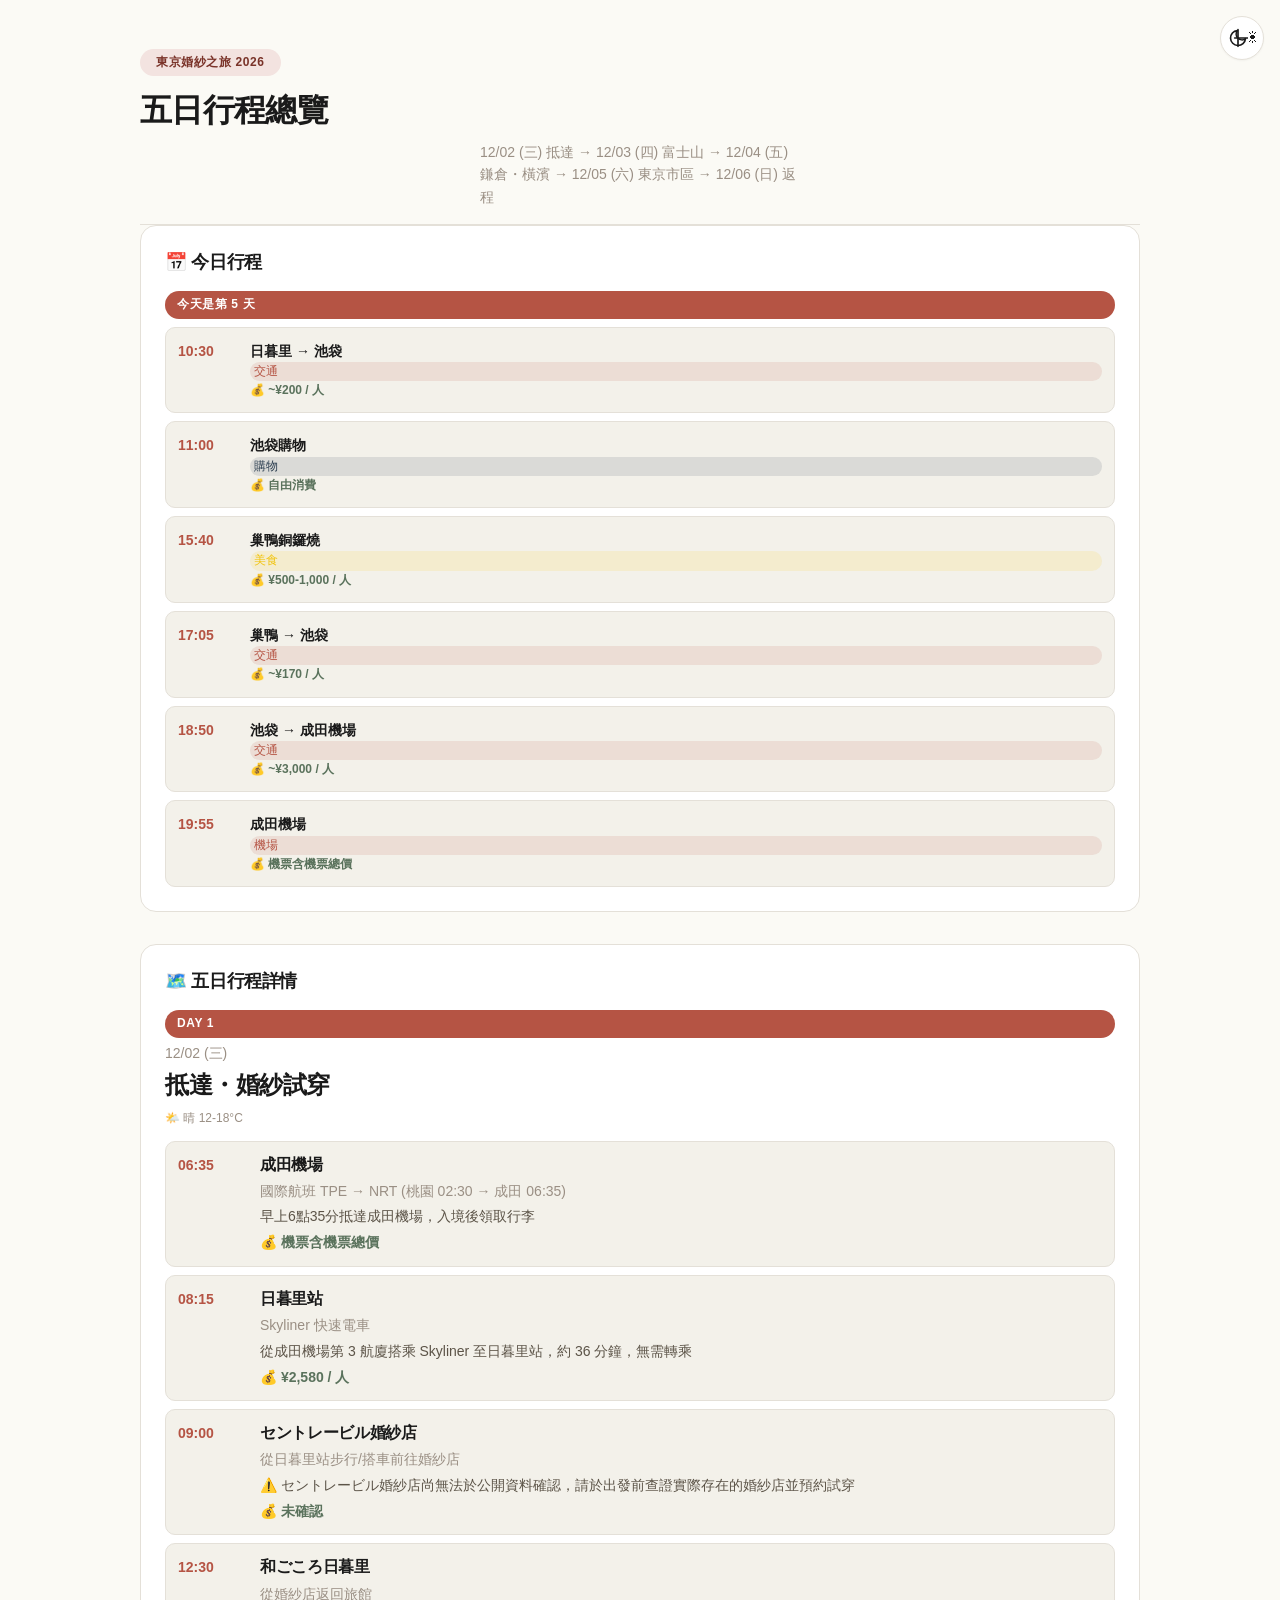
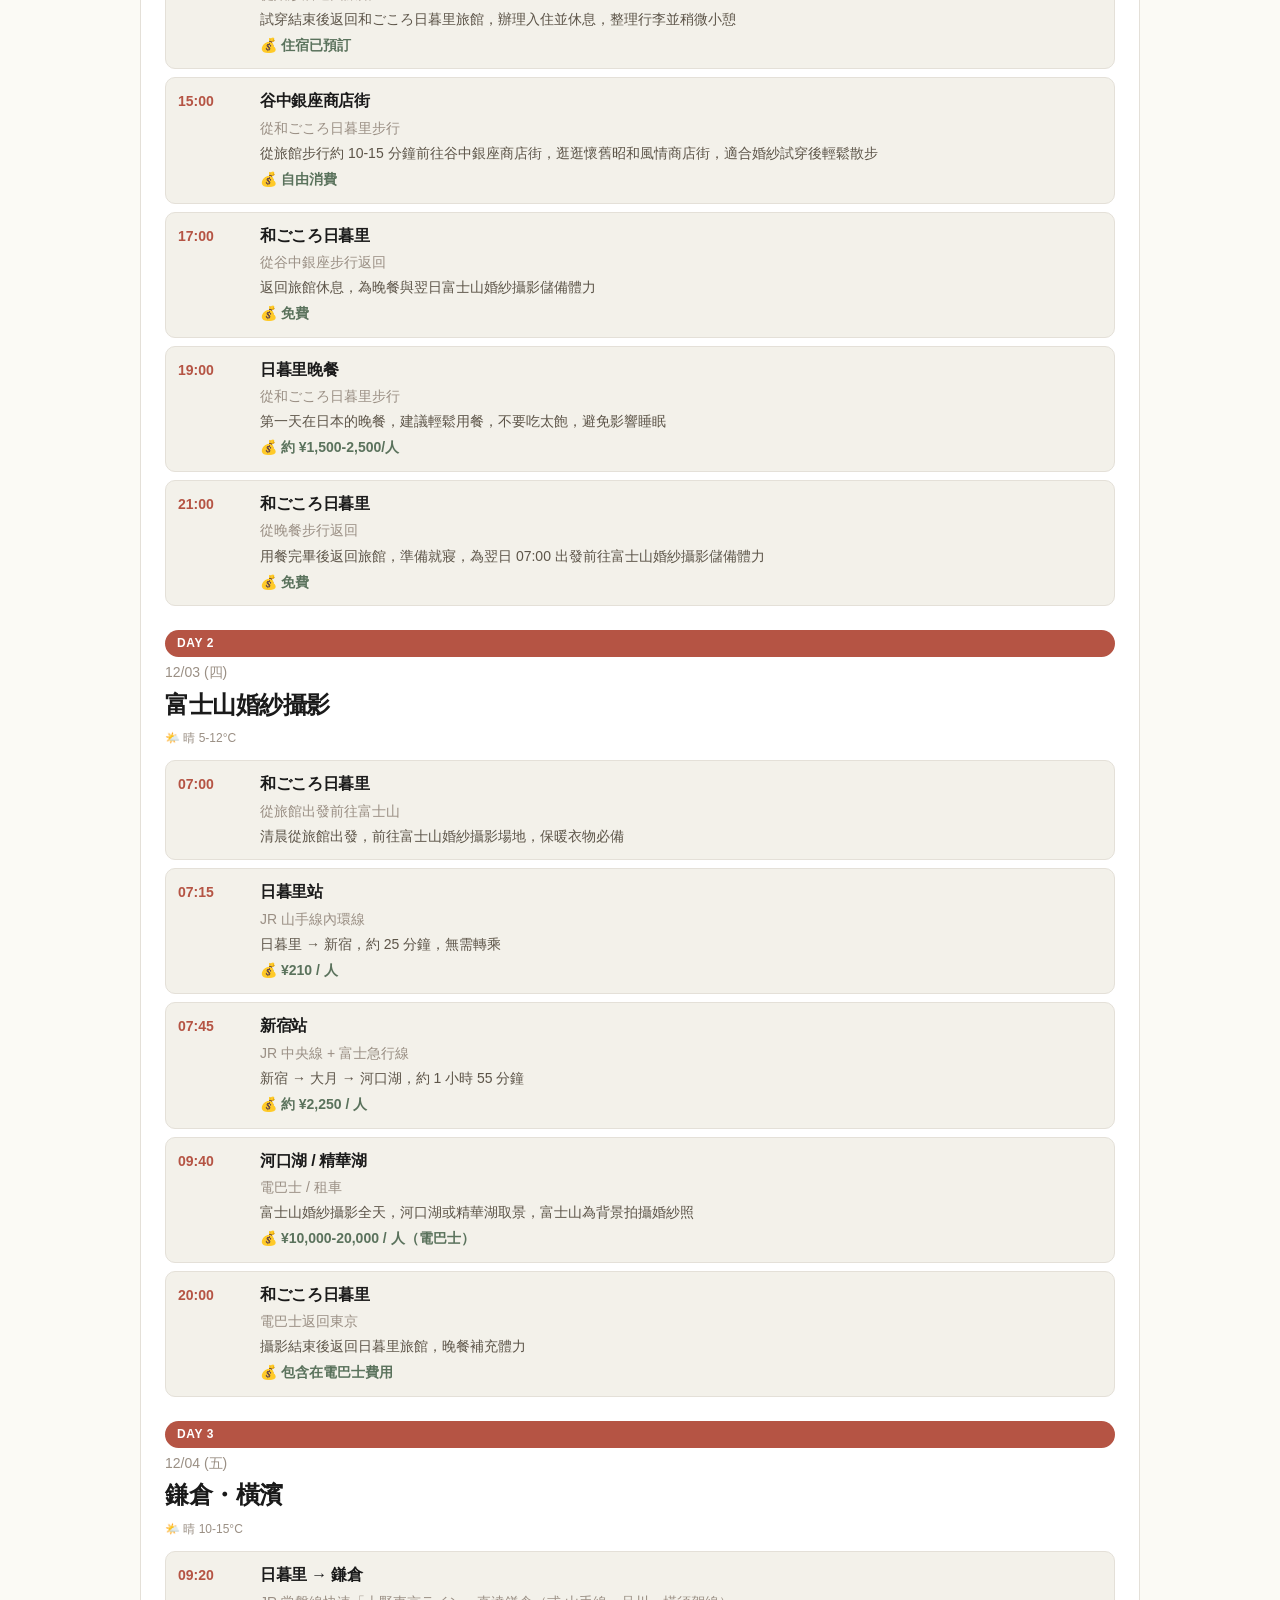
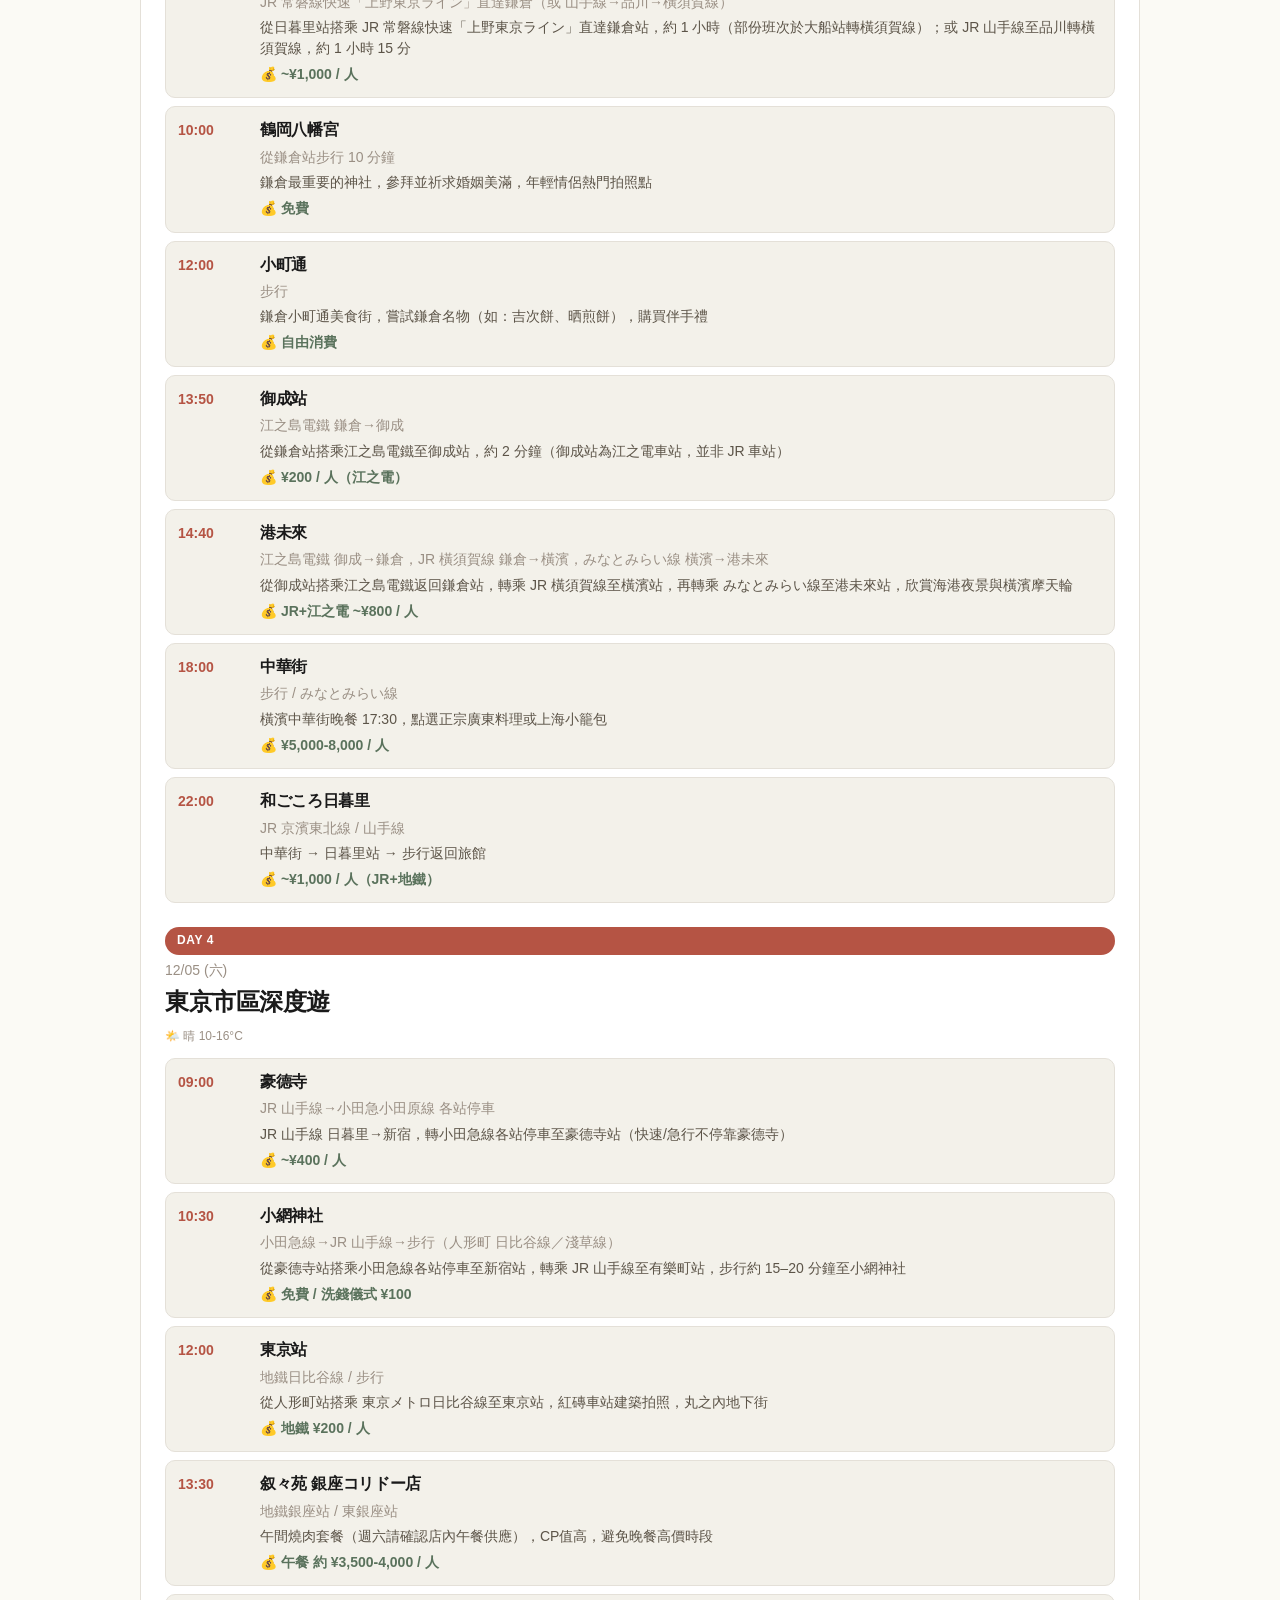
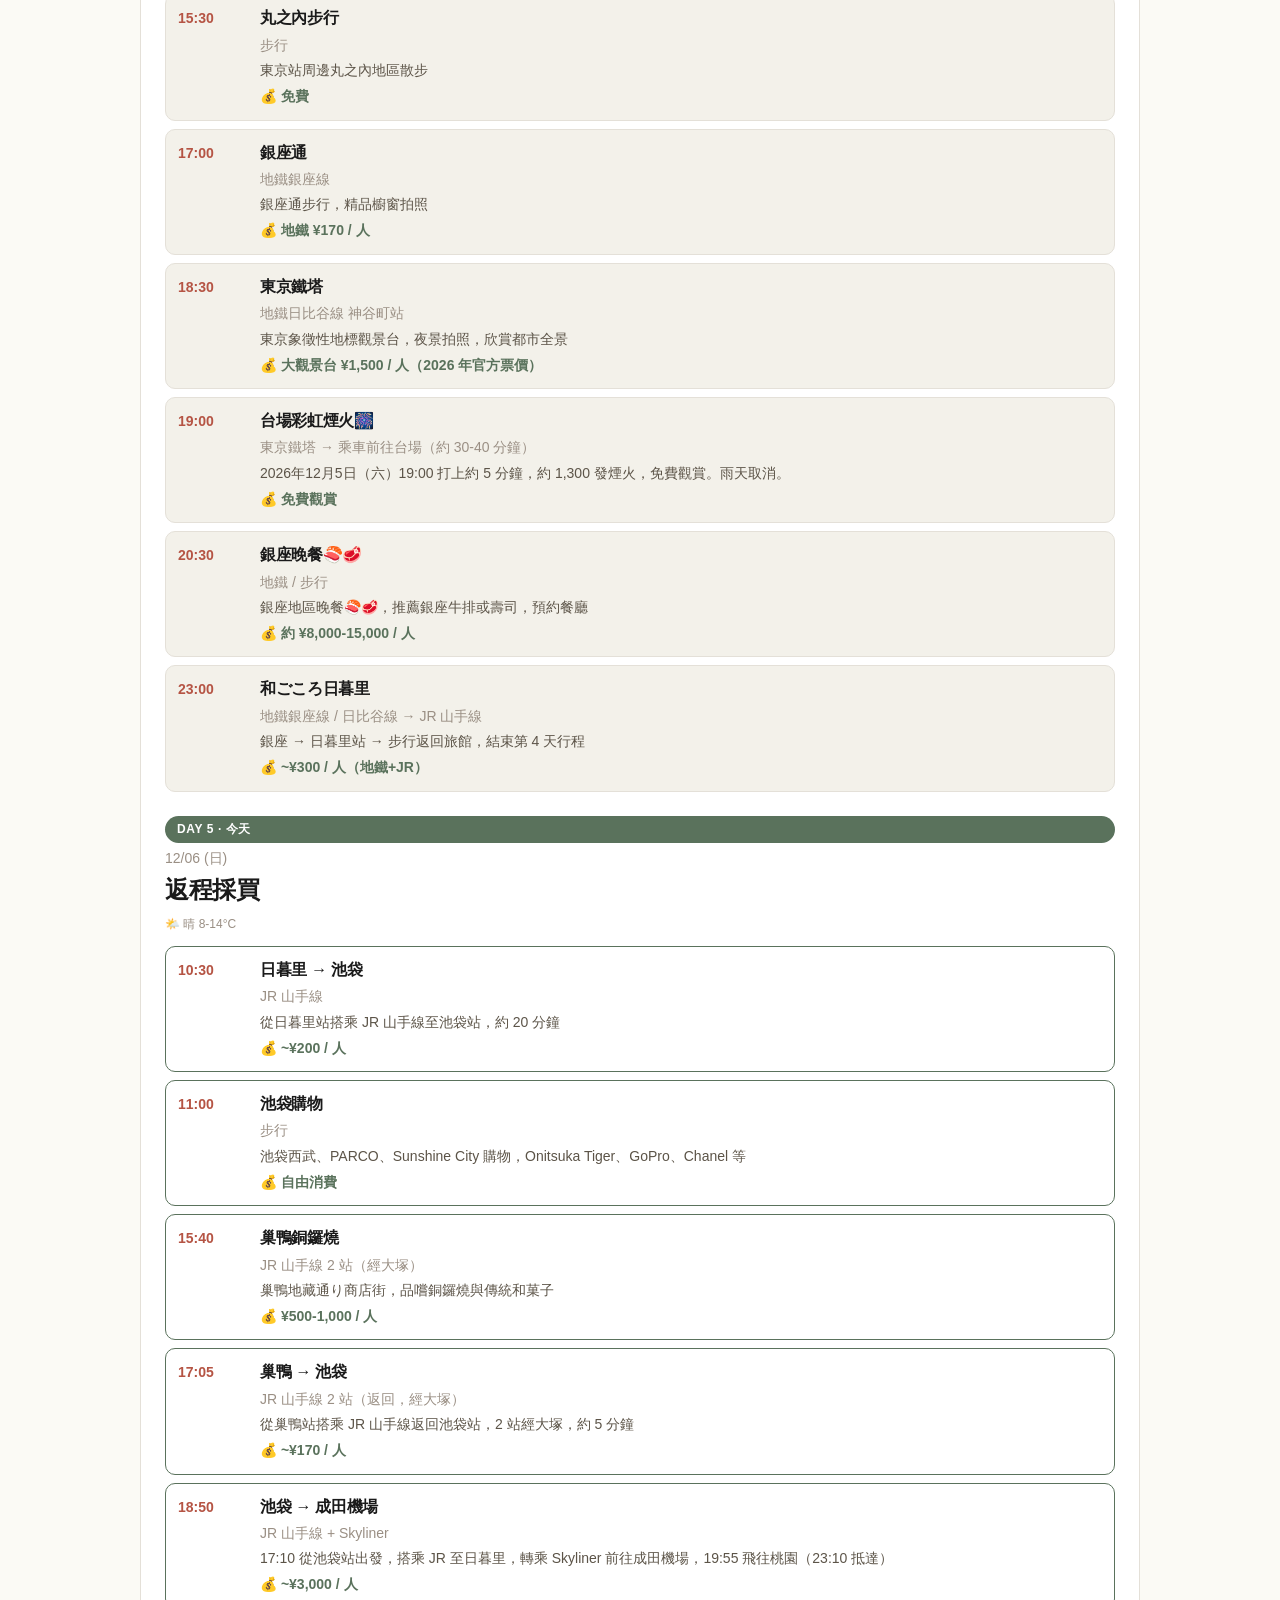
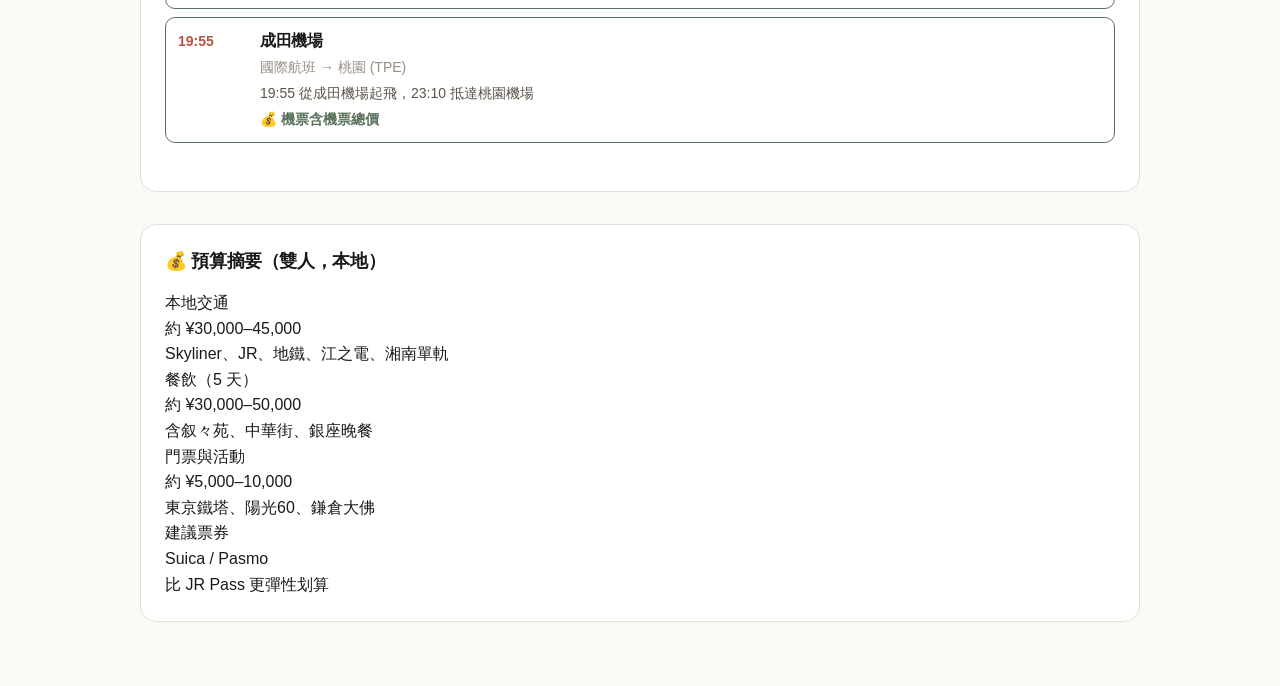
==== commit e1091086: "Home 首頁整合五天詳細行程，與 Itinerary 內容一致 - index.html 現在直接顯示五天全部詳細站點（時間、景點、交通、費用） - 自動偵測今日日期並高亮對應行程 - 移除重複的 " ====
--- a/index.html
+++ b/index.html
@@ -3,7 +3,7 @@
 <head>
   <meta charset="UTF-8">
   <meta name="viewport" content="width=device-width, initial-scale=1.0, viewport-fit=cover">
-  <title>東京婚紗之旅 2026 | 旅程控制中心</title>
+  <title>東京婚紗之旅 2026 | 行程總覽</title>
   <link rel="stylesheet" href="style.css">
 </head>
 <body>
@@ -18,39 +18,39 @@
 
   <div class="container">
     <!-- Hero -->
-    <header class="hero">
-      <span class="tag">東京婚紗之旅 2026</span>
-      <h1>旅程控制中心</h1>
-      <p id="today-summary">載入中…</p>
+    <header class="hero hero--compact">
+      <span class="tag tag--small">東京婚紗之旅 2026</span>
+      <h1>五日行程總覽</h1>
+      <p class="hero--sub">12/02 (三) 抵達 → 12/03 (四) 富士山 → 12/04 (五) 鎌倉・橫濱 → 12/05 (六) 東京市區 → 12/06 (日) 返程</p>
     </header>
 
-    <!-- 今日行程摘要卡片 -->
-    <section class="card" aria-label="今日行程">
-      <h3>📅 今日行程</h3>
-      <div id="today-itinerary">
+    <!-- 今日行程摘要（自動偵測） -->
+    <section class="card card--today" aria-label="今日行程">
+      <h3 class="section-title">📅 今日行程</h3>
+      <div id="today-summary">
         <p style="text-align:center; color:var(--color-text-muted); padding:var(--space-4) 0;">載入中…</p>
       </div>
     </section>
 
-    <!-- 五天行程快速入口 -->
-    <section class="card" aria-label="五日行程">
-      <h3>🗺️ 五日行程</h3>
-      <div class="timeline-points" id="dashboard-timeline">
-        <!-- 由 JS 動態生成 -->
+    <!-- 五天詳細行程 -->
+    <section class="card card--all-days" aria-label="五日行程詳情">
+      <h3 class="section-title">🗺️ 五日行程詳情</h3>
+      <div id="all-days-container">
+        <!-- 由 JS 動態生成五天詳細行程 -->
       </div>
     </section>
 
-    <!-- 預算與交通摘要 -->
-    <section class="card" aria-label="預算與交通">
-      <h3>💰 預算與交通</h3>
+    <!-- 預算摘要 -->
+    <section class="card" aria-label="預算摘要">
+      <h3 class="section-title">💰 預算摘要（雙人，本地）</h3>
       <div class="budget-grid">
         <div class="budget-item">
-          <div class="budget-label">本地交通（雙人）</div>
+          <div class="budget-label">本地交通</div>
           <div class="budget-value">約 ¥30,000–45,000</div>
-          <div class="budget-note">含 Skyliner、JR、地鐵、江之電</div>
-        </div>
-        <div class="budget-item">
-          <div class="budget-label">餐飲（雙人，5 天）</div>
+          <div class="budget-note">Skyliner、JR、地鐵、江之電、湘南單軌</div>
+        </div>
+        <div class="budget-item">
+          <div class="budget-label">餐飲（5 天）</div>
           <div class="budget-value">約 ¥30,000–50,000</div>
           <div class="budget-note">含叙々苑、中華街、銀座晚餐</div>
         </div>
@@ -62,43 +62,10 @@
         <div class="budget-item">
           <div class="budget-label">建議票券</div>
           <div class="budget-value">Suica / Pasmo</div>
-          <div class="budget-note">較 JR Pass 更彈性划算</div>
+          <div class="budget-note">比 JR Pass 更彈性划算</div>
         </div>
       </div>
     </section>
-
-    <!-- 快捷導覽 -->
-    <section class="card" aria-label="快捷功能">
-      <h3>🔗 快捷功能</h3>
-      <div class="quick-actions">
-        <a href="day1.html" class="btn btn-outline btn-block">
-          <span>📍 Day 1：抵達・婚紗試穿</span>
-        </a>
-        <a href="day2.html" class="btn btn-outline btn-block">
-          <span>🗻 Day 2：富士山婚紗攝影</span>
-        </a>
-        <a href="day3.html" class="btn btn-outline btn-block">
-          <span>🏯 Day 3：鎌倉・橫濱</span>
-        </a>
-        <a href="day4.html" class="btn btn-outline btn-block">
-          <span>🗼 Day 4：東京市區深度遊</span>
-        </a>
-        <a href="day5.html" class="btn btn-outline btn-block">
-          <span>🛍️ Day 5：返程採買</span>
-        </a>
-        <a href="budget.html" class="btn btn-outline btn-block">
-          <span>💰 預算明細</span>
-        </a>
-        <a href="info.html" class="btn btn-outline btn-block">
-          <span>ℹ️ 旅遊資訊</span>
-        </a>
-      </div>
-    </section>
-
-    <footer style="margin-top: var(--space-12); padding-top: var(--space-6); border-top: 1px solid var(--color-border); color: var(--color-text-muted); font-size: var(--text-xs); text-align: center;">
-      <p>東京婚紗之旅 2026 | 12/02 – 12/06</p>
-      <p style="margin-top: var(--space-2); font-size: var(--text-xs);">⚠️ 本專案為行程規劃草稿，出發前請再次驗證所有預約與票券。</p>
-    </footer>
   </div>
 
   <!-- Mobile Bottom Navigation -->
@@ -107,10 +74,6 @@
       <svg viewBox="0 0 24 24"><path d="M3 12l2-2m0 0l7-7 7 7M5 10v10a1 1 0 001 1h3m10-11l2 2m-2-2v10a1 1 0 01-1 1h-3"/></svg>
       <span class="label">Home</span>
     </a>
-    <a href="itinerary.html" class="nav-item" aria-label="行程總覽">
-      <svg viewBox="0 0 24 24"><path d="M12 2L2 7l10 5 10-5-10-5zM2 17l10 5 10-5M2 12l10 5 10-5"/></svg>
-      <span class="label">Itinerary</span>
-    </a>
     <a href="map.html" class="nav-item" aria-label="地圖">
       <svg viewBox="0 0 24 24"><polygon fill="none" stroke="currentColor" stroke-width="2" stroke-linecap="round" stroke-linejoin="round" points="3 6 12 2 21 6 12 23 3 6"/></svg>
       <span class="label">Map</span>
@@ -127,50 +90,128 @@
 
   <script src="script.js"></script>
   <script>
-    // Dashboard 特有：偵測今日日期並高亮對應行程
     document.addEventListener('DOMContentLoaded', function() {
+      if (!window.itinerary) return;
+
+      const TYPE_LABELS = {
+        airport: '機場',
+        hotel: '住宿',
+        transport: '交通',
+        location: '景點',
+        shrine: '神社',
+        station: '車站',
+        shopping: '購物',
+        temple: '寺院',
+        restaurant: '餐廳',
+        food: '美食',
+        activity: '活動'
+      };
+
+      const TYPE_COLORS = {
+        airport: '#b55444',
+        hotel: '#5a725c',
+        transport: '#b55444',
+        location: '#3498db',
+        shrine: '#b58344',
+        station: '#8a7d73',
+        shopping: '#2c3e50',
+        temple: '#b58344',
+        restaurant: '#2ecc71',
+        food: '#f1c40f',
+        activity: '#8a7d73'
+      };
+
+      function escapeHtml(text) {
+        if (!text) return '';
+        return String(text)
+          .replace(/&/g, '&amp;')
+          .replace(/</g, '&lt;')
+          .replace(/>/g, '&gt;')
+          .replace(/"/g, '&quot;')
+          .replace(/'/g, '&#039;');
+      }
+
+      // ============================================================
+      // 偵測今天是第幾天
+      // ============================================================
       const today = new Date();
       const month = today.getMonth() + 1;
       const day = today.getDate();
-
-      // 行程日期對應（12/02 ~ 12/06）
-      const dayMap = {
-        '12/2': 1, '12/3': 2, '12/4': 3, '12/5': 4, '12/6': 5
-      };
+      const dayMap = { '12/2': 1, '12/3': 2, '12/4': 3, '12/5': 4, '12/6': 5 };
       const key = month + '/' + day;
-      const dayNum = dayMap[key];
-
-      const summary = document.getElementById('today-summary');
-      const todayItinerary = document.getElementById('today-itinerary');
-
-      if (dayNum) {
-        summary.textContent = `今天是第 ${dayNum} 天（${key}），請點選下方對應行程查看詳情。`;
-
-        // 載入對應 day 的 station 資料（從 script.js 的 itinerary 陣列）
-        const dayData = window.itinerary ? window.itinerary.find(d => d.id === dayNum) : null;
-        if (dayData) {
-          let html = `<div class="station-item">
-            <div class="station-time">${dayData.stations[0]?.arriveTime || dayData.stations[0]?.departTime || '--:--'}</div>
-            <div class="station-info">
-              <div class="station-name">${dayData.stations[0]?.name}</div>
-              <div class="station-transport">${dayData.stations[0]?.transport}</div>
-              <div class="station-detail">${dayData.theme}</div>
+      const todayDayNum = dayMap[key];
+
+      const todaySummary = document.getElementById('today-summary');
+      if (todayDayNum) {
+        const todayData = window.itinerary.find(d => d.id === todayDayNum);
+        todaySummary.innerHTML = `
+          <div class="today-day-badge">今天是第 ${todayDayNum} 天</div>
+          <div class="today-stations">
+            ${todayData.stations.map((station, idx) => {
+              const time = station.arriveTime || station.departTime || '--:--';
+              const typeLabel = TYPE_LABELS[station.type] || '站點';
+              const typeColor = TYPE_COLORS[station.type] || '#8a7d73';
+              return `
+                <div class="today-station">
+                  <div class="today-time">${time}</div>
+                  <div class="today-info">
+                    <div class="today-name">${escapeHtml(station.name)}</div>
+                    <div class="today-type" style="background:${typeColor}20; color:${typeColor}">${typeLabel}</div>
+                    ${station.cost ? `<div class="today-cost">💰 ${escapeHtml(station.cost)}</div>` : ''}
+                  </div>
+                </div>
+              `;
+            }).join('')}
+          </div>
+        `;
+      } else {
+        todaySummary.innerHTML = `
+          <p style="text-align:center; color:var(--color-text-muted); padding:var(--space-4) 0;">
+            行程期間為 12/02 – 12/06，今日無行程安排。
+          </p>
+        `;
+      }
+
+      // ============================================================
+      // 生成五天詳細行程
+      // ============================================================
+      const container = document.getElementById('all-days-container');
+      let html = '';
+
+      window.itinerary.forEach((day, i) => {
+        const isToday = todayDayNum === day.id;
+        html += `
+          <div class="day-section" id="day-section-${day.id}">
+            <div class="day-header">
+              <span class="day-badge ${isToday ? 'today-badge' : ''}">Day ${day.id} ${isToday ? '· 今天' : ''}</span>
+              <span class="day-date">${day.date}</span>
+              <h2 class="day-title">${day.theme}</h2>
+              <p class="day-weather">🌤️ ${day.weather || ''}</p>
             </div>
-          </div>`;
-          todayItinerary.innerHTML = html;
-        }
-
-        // 高亮對應的 timeline point
-        const points = document.querySelectorAll('.timeline-point');
-        points.forEach((p, i) => {
-          if (i + 1 === dayNum) {
-            p.classList.add('active');
-          }
-        });
-      } else {
-        summary.textContent = '行程期間為 12/02 – 12/06，請從下方五日行程選擇查看詳情。';
-        todayItinerary.innerHTML = '<p style="text-align:center; color:var(--color-text-muted); padding:var(--space-4) 0;">今日無行程安排</p>';
-      }
+            <div class="day-stations">
+              ${day.stations.map((station, idx) => {
+                const time = station.arriveTime || station.departTime || '--:--';
+                const typeLabel = TYPE_LABELS[station.type] || '站點';
+                const typeColor = TYPE_COLORS[station.type] || '#8a7d73';
+                const hasCost = station.cost && station.cost.trim() !== '';
+                return `
+                  <div class="station-item ${isToday ? 'today-station-item' : ''}">
+                    <div class="station-time">${time}</div>
+                    <div class="station-info">
+                      <div class="station-name">${escapeHtml(station.name)}</div>
+                      <div class="station-transport">${escapeHtml(station.transport)}</div>
+                      <div class="station-detail">${escapeHtml(station.detail)}</div>
+                      ${hasCost ? `<div class="station-cost">💰 ${escapeHtml(station.cost)}</div>` : ''}
+                    </div>
+                  </div>
+                `;
+              }).join('')}
+            </div>
+          </div>
+        `;
+      });
+
+      container.innerHTML = html;
     });
   </script>
 </body>
--- a/style.css
+++ b/style.css
@@ -758,4 +758,635 @@
 
 @media (min-width: 1024px) {
   #map-container { height: 360px; }
-}+}
+/* ==========================================================================
+   Itinerary Page — Phase 2 UX Optimization
+   3 秒找到資訊 · Typography 層級 · 展開式詳情 · 交通垂直卡片
+   ========================================================================== */
+
+/* --- Hero 緊湊版 --- */
+.hero--compact {
+  padding: var(--space-6) 0 var(--space-4);
+  border-bottom: 1px solid var(--color-border);
+  text-align: center;
+}
+
+.tag--small {
+  padding: var(--space-1) var(--space-3);
+  background: var(--color-accent-light);
+  color: var(--color-accent-active);
+  border-radius: var(--radius-full);
+  font-size: var(--text-xs);
+  font-weight: var(--font-weight-semibold);
+  letter-spacing: var(--tracking-wide);
+  text-transform: uppercase;
+  margin-bottom: var(--space-2);
+}
+
+.hero--compact h1 {
+  font-size: var(--text-2xl);
+  margin-bottom: var(--space-2);
+}
+
+.hero--sub {
+  font-size: var(--text-sm);
+  color: var(--color-text-muted);
+  max-width: 340px;
+  margin: 0 auto;
+  line-height: var(--leading-normal);
+}
+
+/* --- Section Title --- */
+.section-title {
+  font-size: var(--text-lg);
+  font-weight: var(--font-weight-semibold);
+  color: var(--color-text-primary);
+  margin: 0 0 var(--space-4);
+  display: flex;
+  align-items: center;
+  gap: var(--space-2);
+}
+
+/* --- Date Navigation (橫向滑動) --- */
+.card--date-nav {
+  padding: var(--space-4);
+}
+
+.date-nav-header {
+  display: flex;
+  justify-content: space-between;
+  align-items: center;
+  margin-bottom: var(--space-3);
+}
+
+.date-nav-title {
+  font-size: var(--text-lg);
+  font-weight: var(--font-weight-semibold);
+  color: var(--color-text-primary);
+  margin: 0;
+}
+
+.date-nav-hint {
+  font-size: var(--text-xs);
+  color: var(--color-text-muted);
+  font-weight: var(--font-weight-medium);
+}
+
+.date-scroll {
+  overflow-x: auto;
+  scrollbar-width: none; /* Firefox */
+  -webkit-overflow-scrolling: touch;
+  margin-bottom: var(--space-2);
+}
+
+.date-scroll::-webkit-scrollbar {
+  display: none;
+}
+
+.date-scroll-track {
+  display: flex;
+  gap: var(--space-3);
+  padding: var(--space-1) 0;
+}
+
+.date-card {
+  flex: 0 0 auto;
+  width: 156px;
+  display: flex;
+  flex-direction: column;
+  gap: var(--space-2);
+  padding: var(--space-3);
+  background: var(--color-surface);
+  border: 1px solid var(--color-border);
+  border-radius: var(--radius-md);
+  cursor: pointer;
+  transition: all 0.2s ease;
+  color: var(--color-text-secondary);
+}
+
+.date-card:hover {
+  border-color: var(--color-accent);
+  transform: translateY(-2px);
+  box-shadow: var(--shadow-sm);
+}
+
+.date-card.active {
+  border-color: var(--color-accent);
+  background: var(--color-accent-light);
+  color: var(--color-text-primary);
+  box-shadow: var(--shadow-md);
+}
+
+.date-card-day {
+  font-size: var(--text-xs);
+  font-weight: var(--font-weight-bold);
+  color: var(--color-accent);
+  letter-spacing: var(--tracking-wide);
+  text-transform: uppercase;
+}
+
+.date-card.active .date-card-day {
+  color: var(--color-accent-active);
+}
+
+.date-card-date {
+  font-size: var(--text-lg);
+  font-weight: var(--font-weight-semibold);
+  color: var(--color-text-primary);
+  line-height: var(--leading-tight);
+}
+
+.date-card-theme {
+  font-size: var(--text-sm);
+  color: var(--color-text-secondary);
+  line-height: 1.4;
+}
+
+.date-card-count {
+  font-size: var(--text-xs);
+  color: var(--color-text-muted);
+  font-weight: var(--font-weight-medium);
+}
+
+/* --- Day Header (3 秒找到資訊) --- */
+.card--itinerary {
+  padding: var(--space-4);
+}
+
+.day-header {
+  margin-bottom: var(--space-5);
+}
+
+.day-meta {
+  display: flex;
+  gap: var(--space-2);
+  margin-bottom: var(--space-2);
+}
+
+.day-badge {
+  font-size: var(--text-xs);
+  font-weight: var(--font-weight-bold);
+  color: var(--color-text-on-accent);
+  background: var(--color-accent);
+  padding: var(--space-1) var(--space-3);
+  border-radius: var(--radius-full);
+  letter-spacing: var(--tracking-wide);
+  text-transform: uppercase;
+}
+
+.day-date {
+  font-size: var(--text-sm);
+  font-weight: var(--font-weight-medium);
+  color: var(--color-text-muted);
+}
+
+.day-title {
+  font-size: var(--text-2xl);
+  font-weight: var(--font-weight-semibold);
+  color: var(--color-text-primary);
+  margin: 0 0 var(--space-2);
+  line-height: var(--leading-tight);
+}
+
+.day-summary {
+  font-size: var(--text-sm);
+  color: var(--color-text-secondary);
+  margin: 0;
+  line-height: var(--leading-normal);
+}
+
+/* --- Station Card (展開式) --- */
+.station-list {
+  display: flex;
+  flex-direction: column;
+  gap: var(--space-3);
+}
+
+.station-card {
+  background: var(--color-surface);
+  border: 1px solid var(--color-border);
+  border-radius: var(--radius-md);
+  overflow: hidden;
+  transition: all 0.2s ease;
+}
+
+.station-card:hover {
+  border-color: var(--color-accent);
+  box-shadow: var(--shadow-sm);
+}
+
+.station-toggle {
+  width: 100%;
+  display: flex;
+  flex-direction: column;
+  gap: 0;
+  text-align: left;
+  padding: var(--space-4);
+  background: none;
+  border: none;
+  cursor: pointer;
+  text-align: left;
+}
+
+.station-toggle:focus-visible {
+  outline: 2px solid var(--color-focus-ring);
+  outline-offset: -2px;
+}
+
+.station-row {
+  display: flex;
+  align-items: center;
+  justify-content: space-between;
+  gap: var(--space-3);
+  margin-bottom: var(--space-1);
+}
+
+.station-time {
+  display: flex;
+  flex-direction: column;
+  gap: var(--space-1);
+  min-width: 70px;
+}
+
+.station-time-val {
+  font-size: var(--text-lg);
+  font-weight: var(--font-weight-bold);
+  color: var(--color-accent);
+  line-height: 1.2;
+}
+
+.station-time-label {
+  font-size: var(--text-xs);
+  color: var(--color-text-muted);
+  font-weight: var(--font-weight-medium);
+  text-transform: uppercase;
+  letter-spacing: 0.05em;
+}
+
+.station-main {
+  flex: 1;
+  display: flex;
+  flex-direction: column;
+  gap: var(--space-1);
+}
+
+.station-type-pill {
+  display: inline-block;
+  font-size: var(--text-xs);
+  font-weight: var(--font-weight-semibold);
+  padding: var(--space-1) var(--space-2);
+  border-radius: var(--radius-full);
+  letter-spacing: 0.05em;
+}
+
+.station-name {
+  font-size: var(--text-lg);
+  font-weight: var(--font-weight-semibold);
+  color: var(--color-text-primary);
+  margin: 0;
+  line-height: var(--leading-tight);
+  letter-spacing: var(--tracking-tight);
+}
+
+.station-chevron {
+  transition: transform 0.2s ease;
+  flex-shrink: 0;
+}
+
+/* --- Detail Panel (第二層 + 第三層) --- */
+.station-detail-panel {
+  padding: 0 var(--space-4) var(--space-4);
+  border-top: 1px solid var(--color-border-light);
+  animation: slideDown 0.25s ease-out;
+}
+
+@keyframes slideDown {
+  from { opacity: 0; transform: translateY(-8px); }
+  to { opacity: 1; transform: translateY(0); }
+}
+
+.detail-row {
+  display: flex;
+  align-items: flex-start;
+  gap: var(--space-2);
+  margin-bottom: var(--space-3);
+  font-size: var(--text-sm);
+  line-height: var(--leading-normal);
+}
+
+.detail-row:last-child {
+  margin-bottom: 0;
+}
+
+.detail-label {
+  flex-shrink: 0;
+  width: 92px;
+  color: var(--color-text-muted);
+  font-weight: var(--font-weight-medium);
+}
+
+.detail-value {
+  color: var(--color-text-secondary);
+}
+
+.detail-value.cost-value {
+  color: var(--color-success);
+  font-weight: var(--font-weight-semibold);
+}
+
+.detail-value--text {
+  color: var(--color-text-secondary);
+}
+
+/* --- Transport Card (手機版垂直交通卡片) --- */
+.card--transport {
+  padding: var(--space-4);
+}
+
+.transport-list {
+  display: flex;
+  flex-direction: column;
+  gap: var(--space-3);
+}
+
+.transport-card {
+  display: flex;
+  flex-direction: column;
+  gap: var(--space-2);
+  padding: var(--space-4);
+  background: var(--color-surface-alt);
+  border: 1px solid var(--color-border);
+  border-radius: var(--radius-md);
+}
+
+.transport-from-to {
+  display: flex;
+  align-items: baseline;
+  gap: var(--space-2);
+}
+
+.transport-time {
+  font-size: var(--text-lg);
+  font-weight: var(--font-weight-bold);
+  color: var(--color-accent);
+  min-width: 70px;
+}
+
+.transport-name {
+  font-size: var(--text-base);
+  font-weight: var(--font-weight-semibold);
+  color: var(--color-text-primary);
+  line-height: var(--leading-tight);
+}
+
+.transport-detail {
+  font-size: var(--text-sm);
+  color: var(--color-text-secondary);
+  line-height: var(--leading-normal);
+}
+
+.transport-cost {
+  font-size: var(--text-sm);
+  font-weight: var(--font-weight-semibold);
+  color: var(--color-success);
+  align-self: flex-start;
+}
+
+.empty-msg {
+  font-size: var(--text-sm);
+  color: var(--color-text-muted);
+  text-align: center;
+  padding: var(--space-4);
+  margin: 0;
+}
+
+/* --- Responsive --- */
+@media (max-width: 767px) {
+  .hero--compact h1 { font-size: var(--text-xl); }
+  .day-title { font-size: var(--text-xl); }
+  .date-card { width: 148px; }
+  .section.card { padding: var(--space-4); }
+}
+
+@media (min-width: 768px) {
+  .container { max-width: 800px; }
+  .hero--compact { text-align: left; }
+  .hero--compact h1 { font-size: var(--text-3xl); }
+  .date-scroll-track { gap: var(--space-4); }
+  .date-card { width: 180px; padding: var(--space-5); }
+  .day-title { font-size: var(--text-3xl); }
+  .section-title { font-size: var(--text-xl); }
+}
+
+@media (min-width: 1024px) {
+  .container { max-width: 1000px; }
+  .day-title { font-size: var(--text-4xl); }
+}
+
+/* ==========================================================================
+   Unified Home Page — Premium Travel Dashboard
+   ========================================================================== */
+
+/* --- Today Card --- */
+.card--today {
+  padding: var(--space-4);
+}
+
+.today-day-badge {
+  font-size: var(--text-xs);
+  font-weight: var(--font-weight-bold);
+  color: var(--color-text-on-accent);
+  background: var(--color-accent);
+  padding: var(--space-1) var(--space-3);
+  border-radius: var(--radius-full);
+  letter-spacing: var(--tracking-wide);
+  text-transform: uppercase;
+  margin-bottom: var(--space-2);
+}
+
+.today-stations {
+  display: flex;
+  flex-direction: column;
+  gap: var(--space-2);
+}
+
+.today-station {
+  display: flex;
+  gap: var(--space-2);
+  padding: var(--space-3);
+  background: var(--color-surface-alt);
+  border: 1px solid var(--color-border);
+  border-radius: var(--radius-md);
+}
+
+.today-time {
+  min-width: 64px;
+  font-weight: var(--font-weight-semibold);
+  color: var(--color-accent);
+  font-size: var(--text-sm);
+}
+
+.today-info {
+  flex: 1;
+  display: flex;
+  flex-direction: column;
+  gap: var(--space-0_5);
+}
+
+.today-name {
+  font-weight: var(--font-weight-semibold);
+  color: var(--color-text-primary);
+  font-size: var(--text-sm);
+  margin: 0;
+}
+
+.today-type {
+  font-size: var(--text-xs);
+  font-weight: var(--font-weight-medium);
+  padding: 0 var(--space-1);
+  border-radius: var(--radius-full);
+  margin: 0;
+}
+
+.today-cost {
+  font-size: var(--text-xs);
+  font-weight: var(--font-weight-semibold);
+  color: var(--color-success);
+  margin: 0;
+}
+
+/* --- All Days Section --- */
+.card--all-days {
+  padding: var(--space-4);
+}
+
+.day-section {
+  margin-bottom: var(--space-6);
+}
+
+.day-header {
+  display: flex;
+  flex-direction: column;
+  gap: var(--space-1);
+  margin-bottom: var(--space-3);
+}
+
+.day-badge {
+  font-size: var(--text-xs);
+  font-weight: var(--font-weight-bold);
+  color: var(--color-text-on-accent);
+  background: var(--color-accent);
+  padding: var(--space-1) var(--space-3);
+  border-radius: var(--radius-full);
+  letter-spacing: var(--tracking-wide);
+  text-transform: uppercase;
+  display: inline-block;
+}
+
+.day-badge.today-badge {
+  background: var(--color-success);
+}
+
+.day-date {
+  font-size: var(--text-sm);
+  color: var(--color-text-muted);
+  font-weight: var(--font-weight-medium);
+}
+
+.day-title {
+  font-size: var(--text-xl);
+  font-weight: var(--font-weight-semibold);
+  color: var(--color-text-primary);
+  margin: 0 0 var(--space-1);
+  line-height: var(--leading-tight);
+}
+
+.day-weather {
+  font-size: var(--text-xs);
+  color: var(--color-text-muted);
+  margin: 0;
+}
+
+.day-stations {
+  display: flex;
+  flex-direction: column;
+  gap: var(--space-2);
+}
+
+.station-item {
+  display: flex;
+  gap: var(--space-3);
+  padding: var(--space-3);
+  background: var(--color-surface-alt);
+  border: 1px solid var(--color-border);
+  border-radius: var(--radius-md);
+  transition: all 0.15s ease;
+}
+
+.station-item.today-station-item {
+  border-color: var(--color-success);
+  background: var(--color-surface);
+}
+
+.station-item:hover {
+  border-color: var(--color-accent);
+  transform: translateX(4px);
+}
+
+.station-time {
+  min-width: 70px;
+  font-weight: var(--font-weight-semibold);
+  color: var(--color-accent);
+  font-size: var(--text-sm);
+}
+
+.station-info {
+  flex: 1;
+  display: flex;
+  flex-direction: column;
+  gap: var(--space-1);
+}
+
+.station-name {
+  font-weight: var(--font-weight-semibold);
+  color: var(--color-text-primary);
+  font-size: var(--text-base);
+  margin: 0;
+}
+
+.station-transport {
+  font-size: var(--text-sm);
+  color: var(--color-text-muted);
+  margin: 0;
+}
+
+.station-detail {
+  font-size: var(--text-sm);
+  color: var(--color-text-secondary);
+  margin: 0;
+  line-height: 1.5;
+}
+
+.station-cost {
+  font-size: var(--text-sm);
+  font-weight: var(--font-weight-semibold);
+  color: var(--color-success);
+  margin: 0;
+}
+
+/* --- Responsive --- */
+@media (max-width: 767px) {
+  .hero--compact h1 { font-size: var(--text-xl); }
+  .day-title { font-size: var(--text-lg); }
+  .section.card { padding: var(--space-4); }
+}
+
+@media (min-width: 768px) {
+  .hero--compact { text-align: left; }
+  .hero--compact h1 { font-size: var(--text-3xl); }
+  .card--all-days { padding: var(--space-6); }
+}
+
+@media (min-width: 1024px) {
+  .day-title { font-size: var(--text-2xl); }
+}
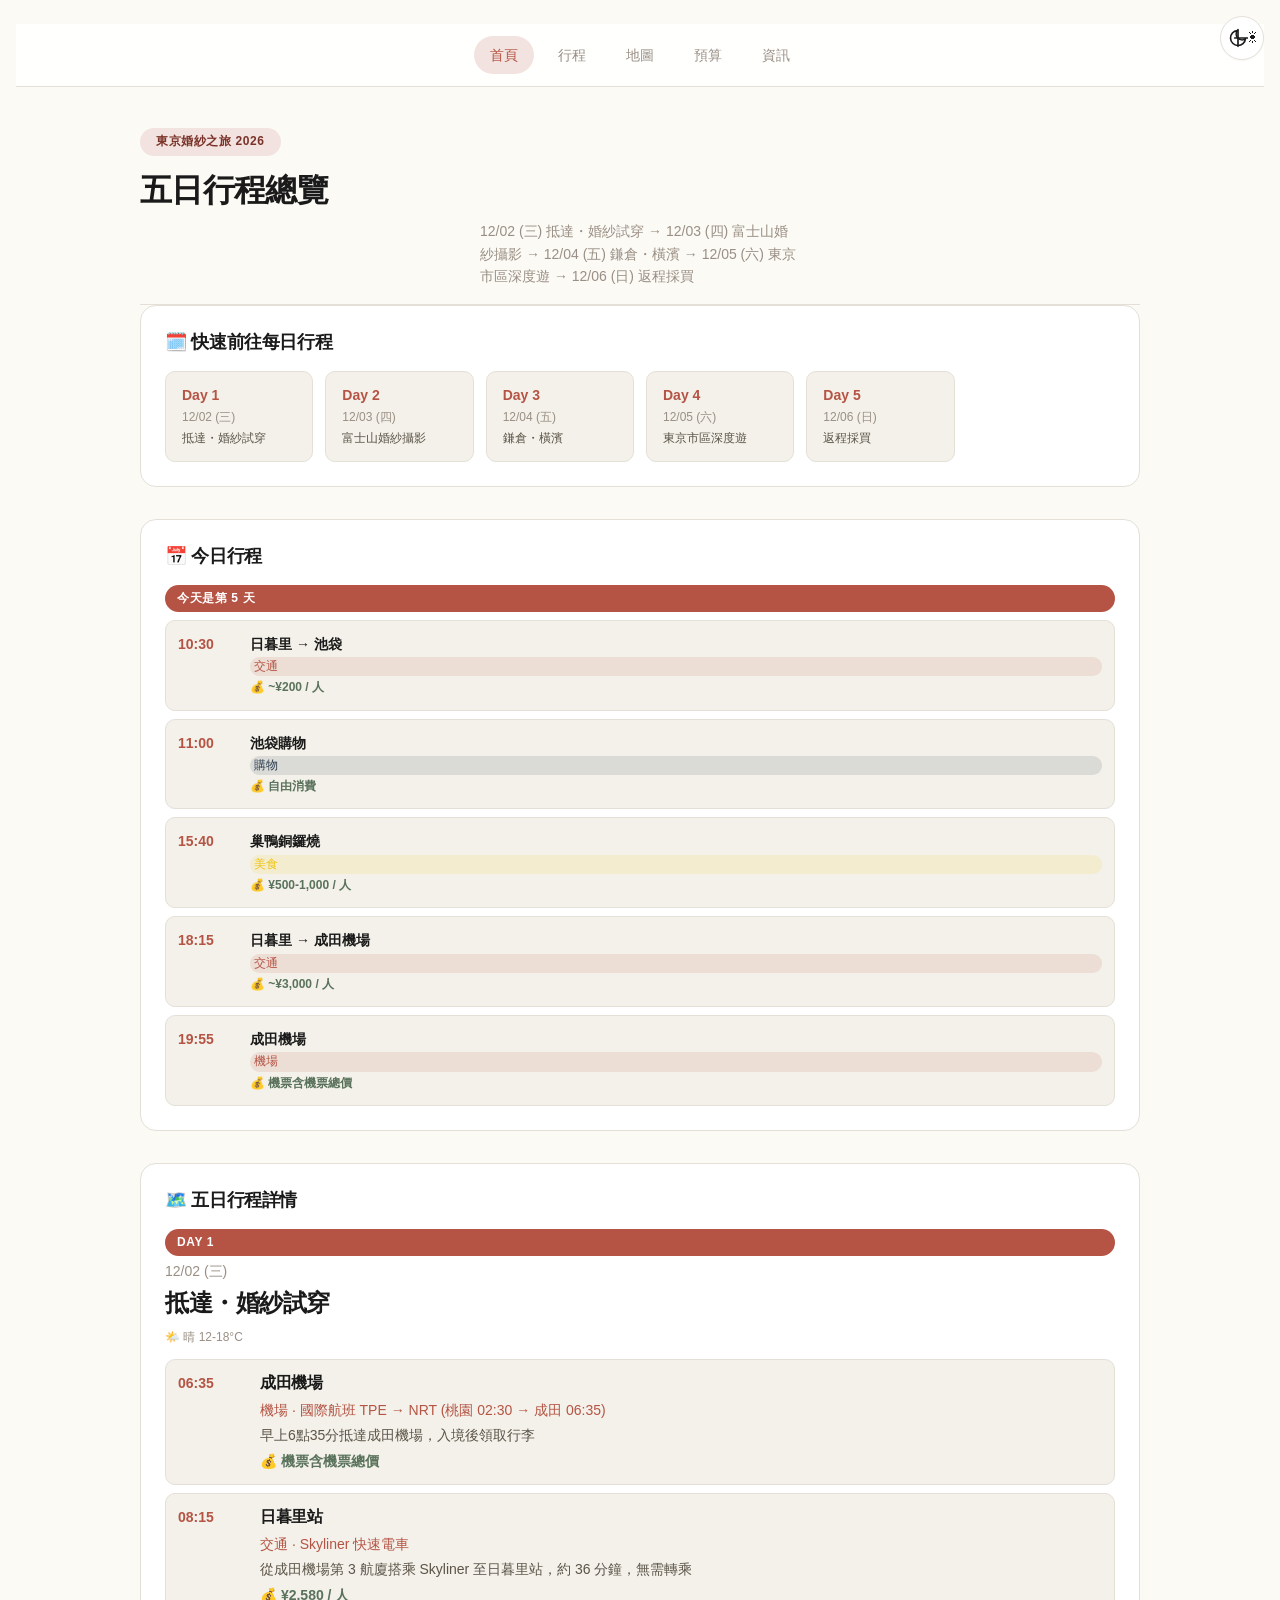
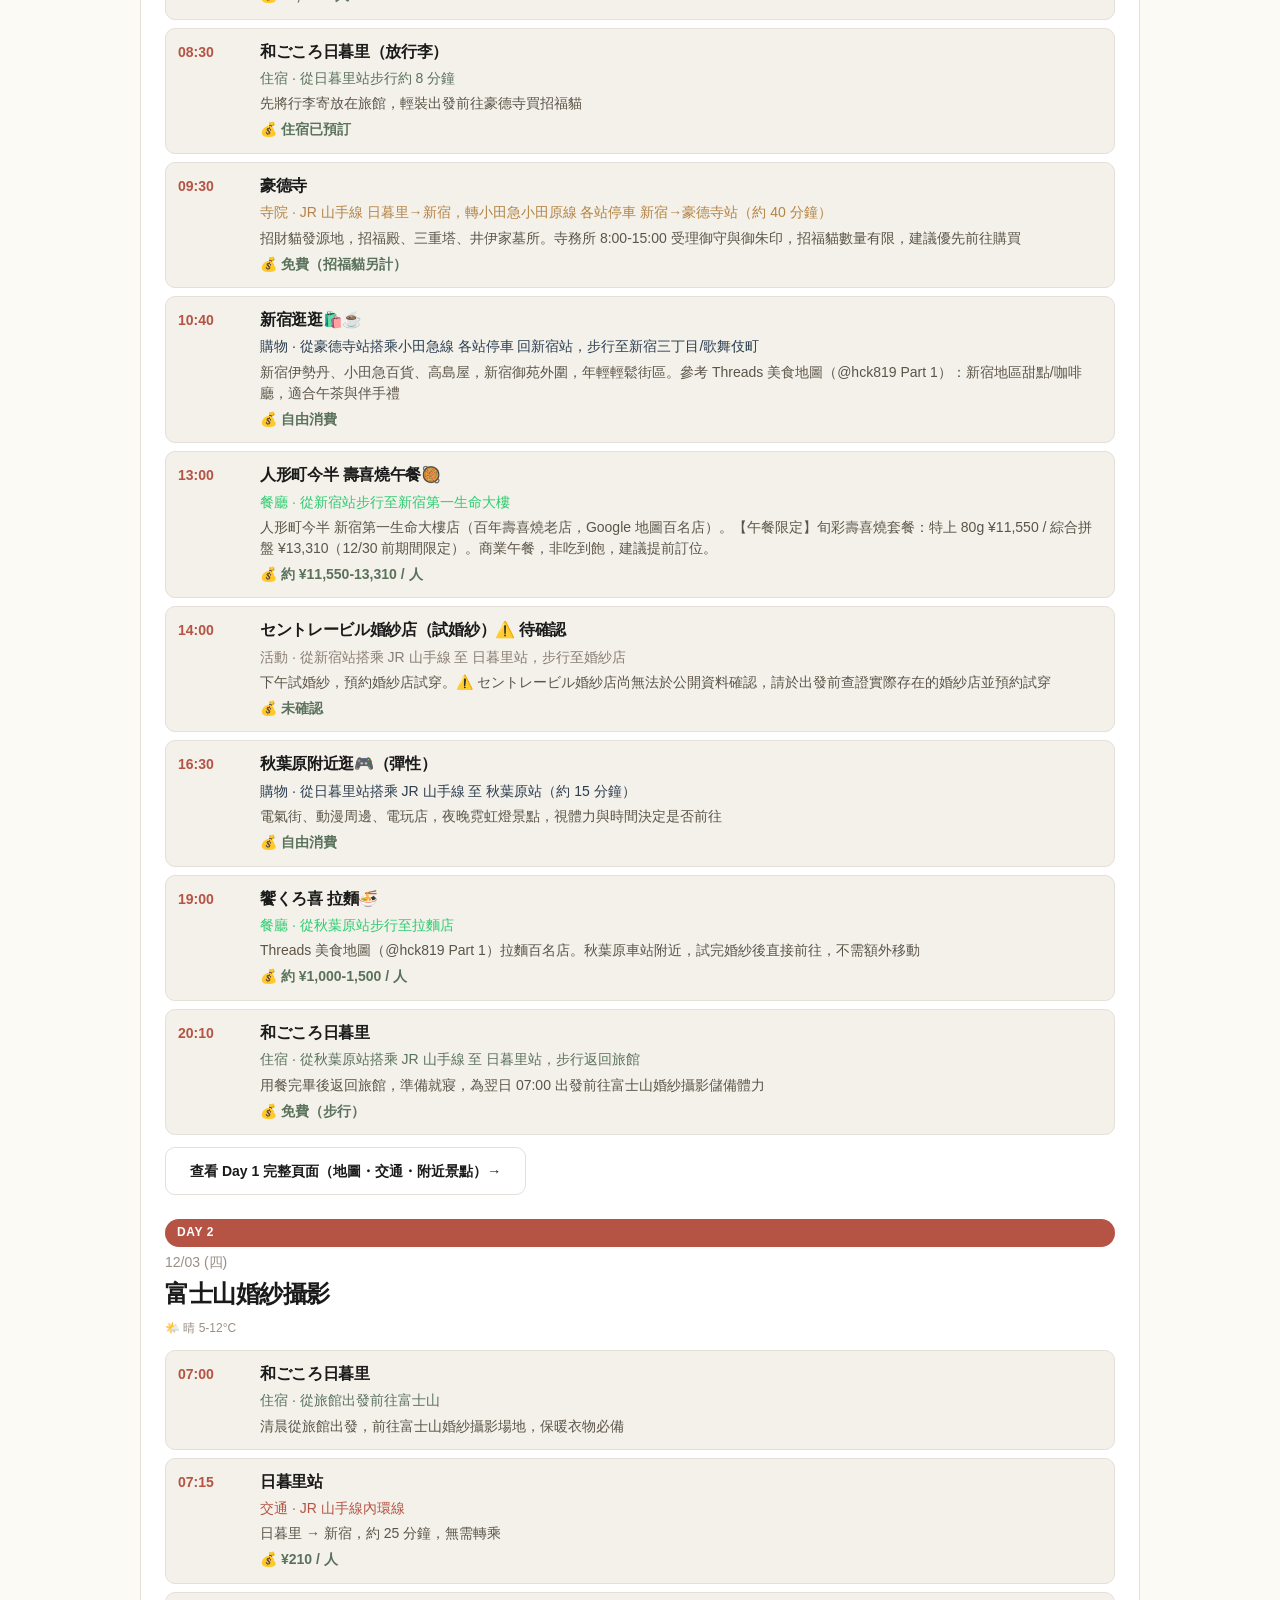
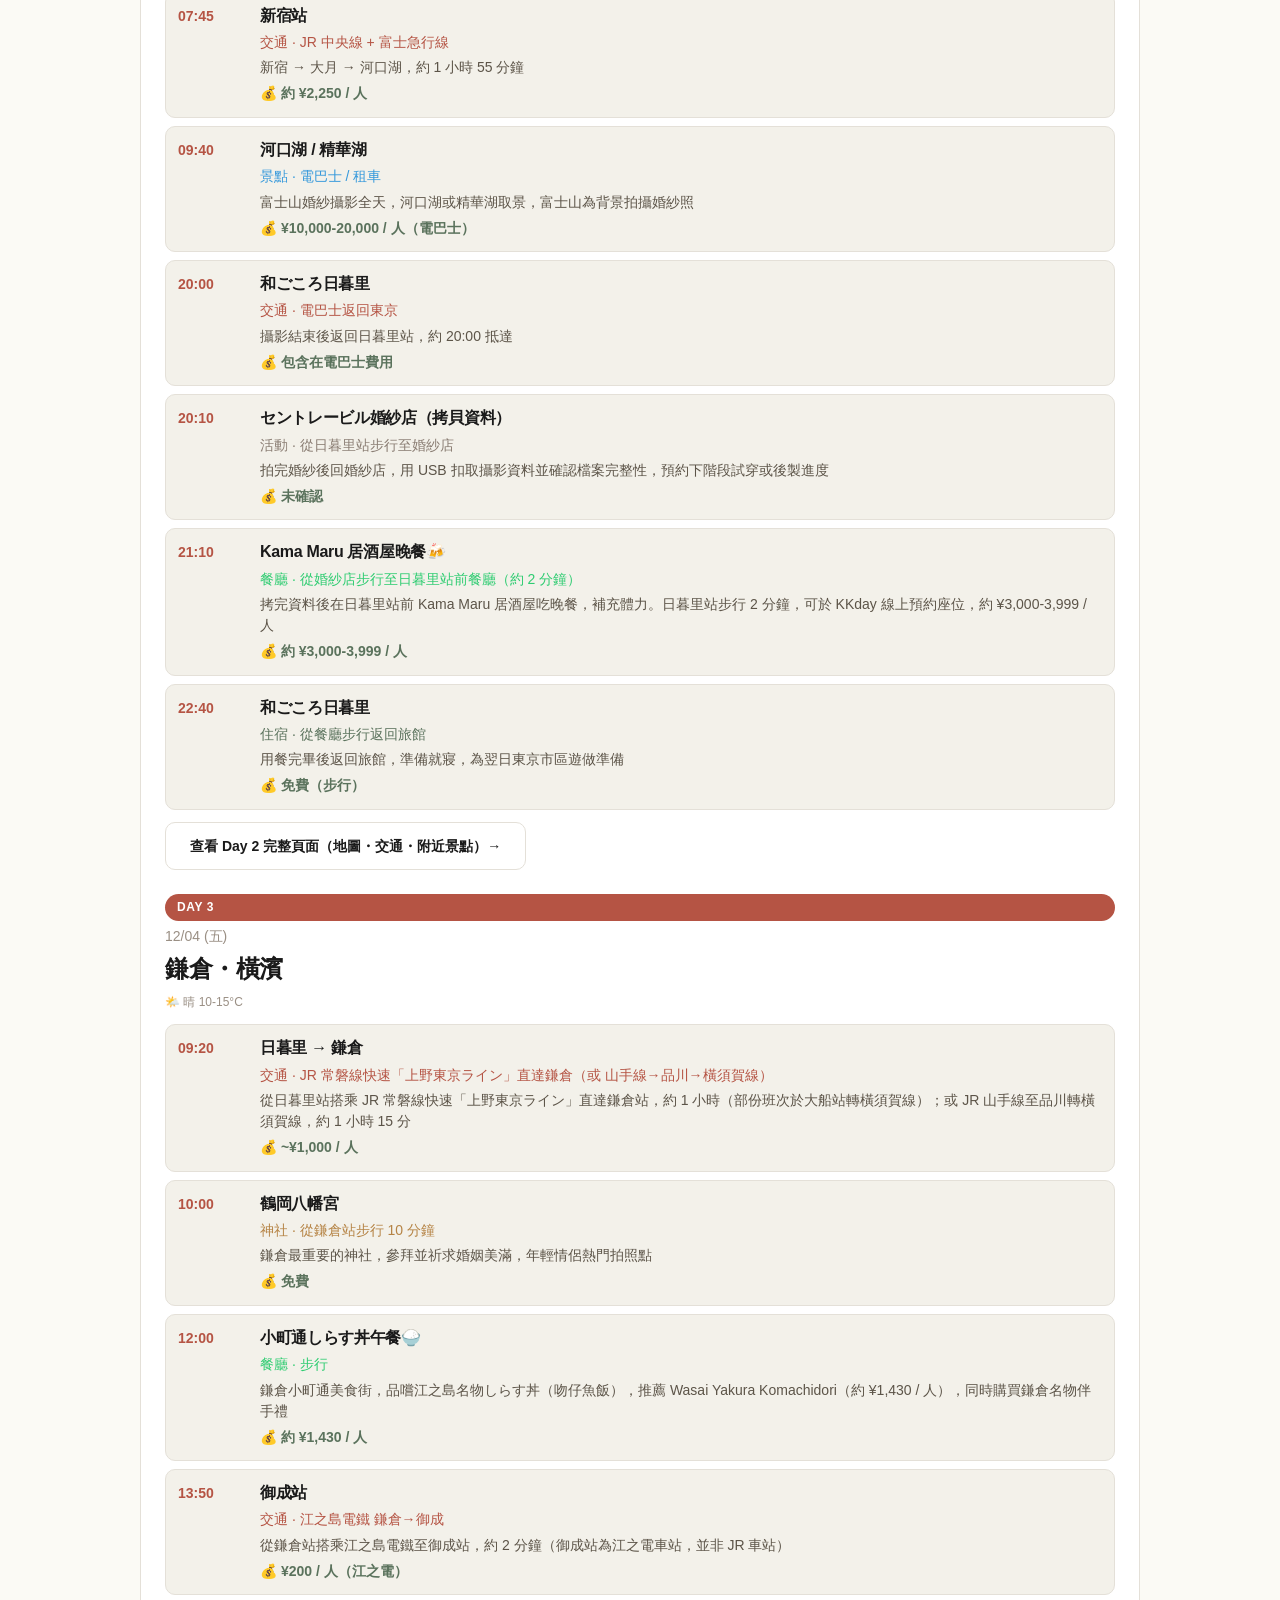
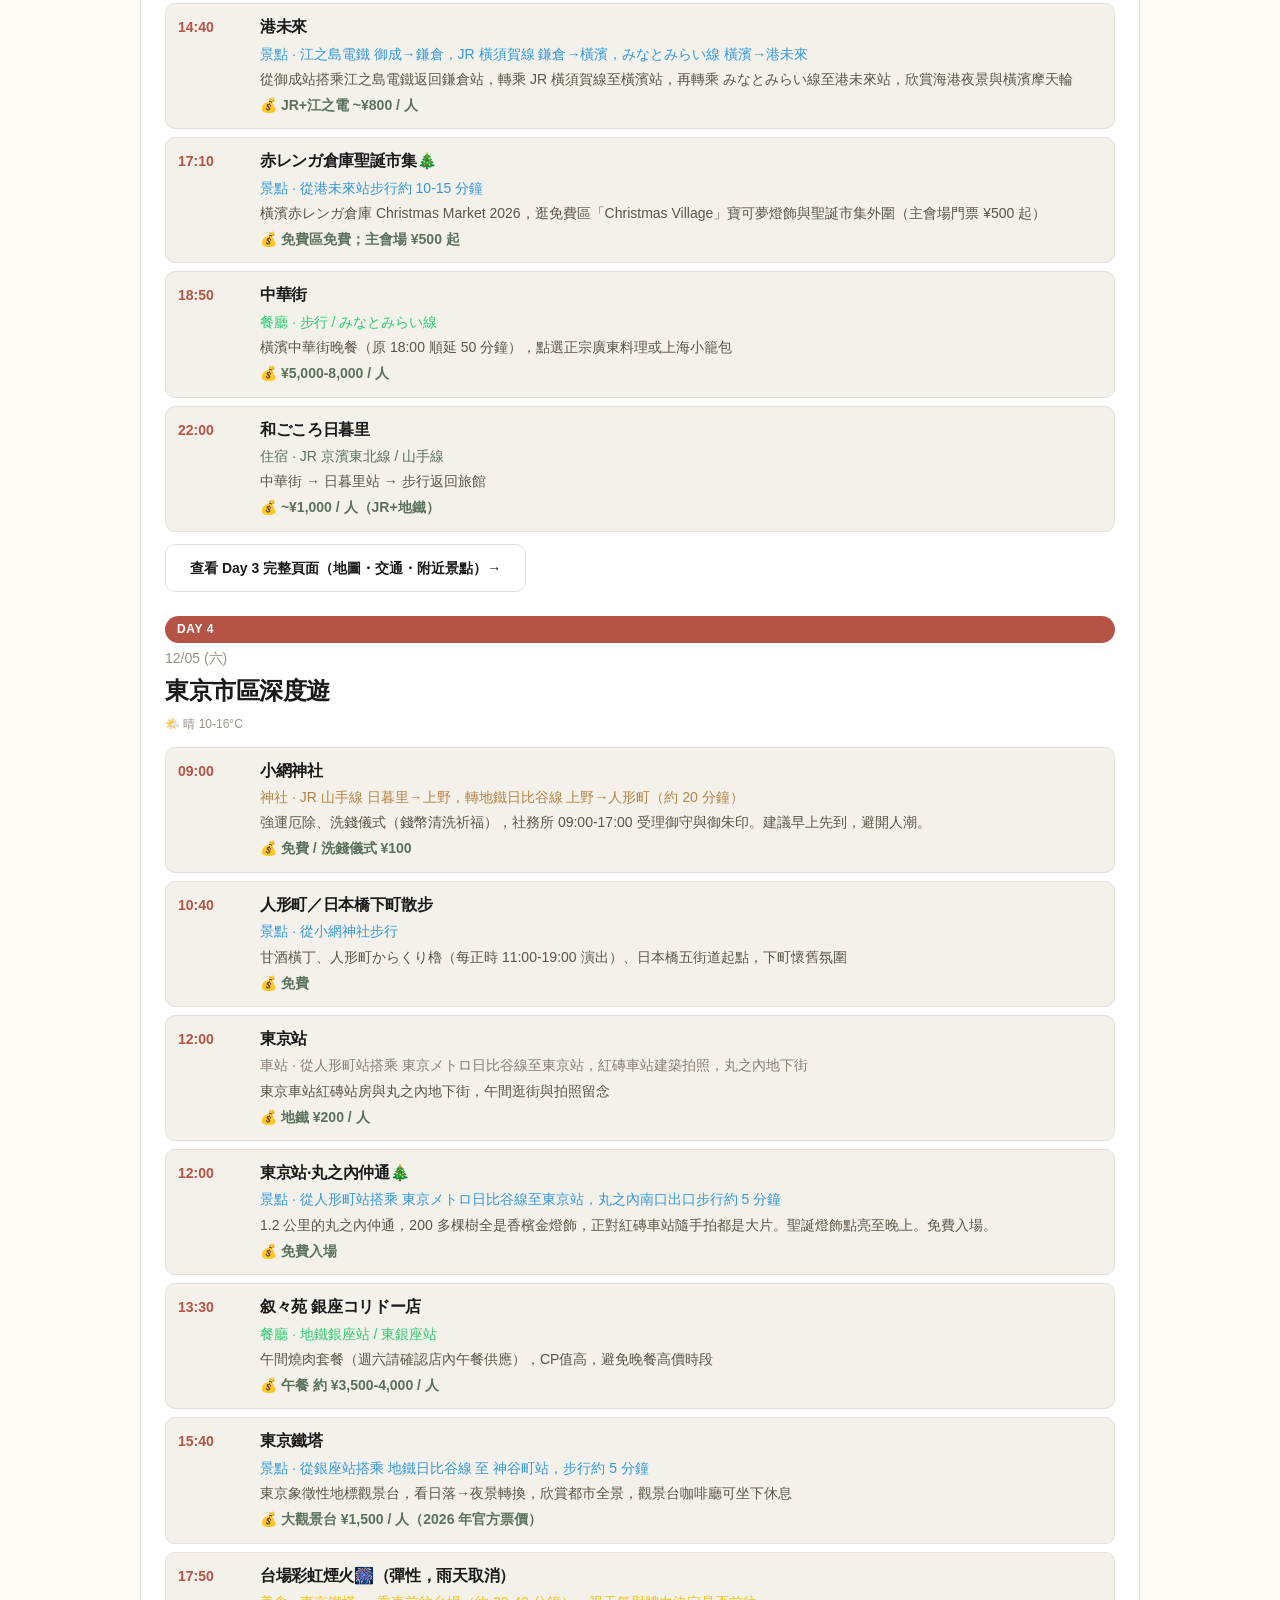
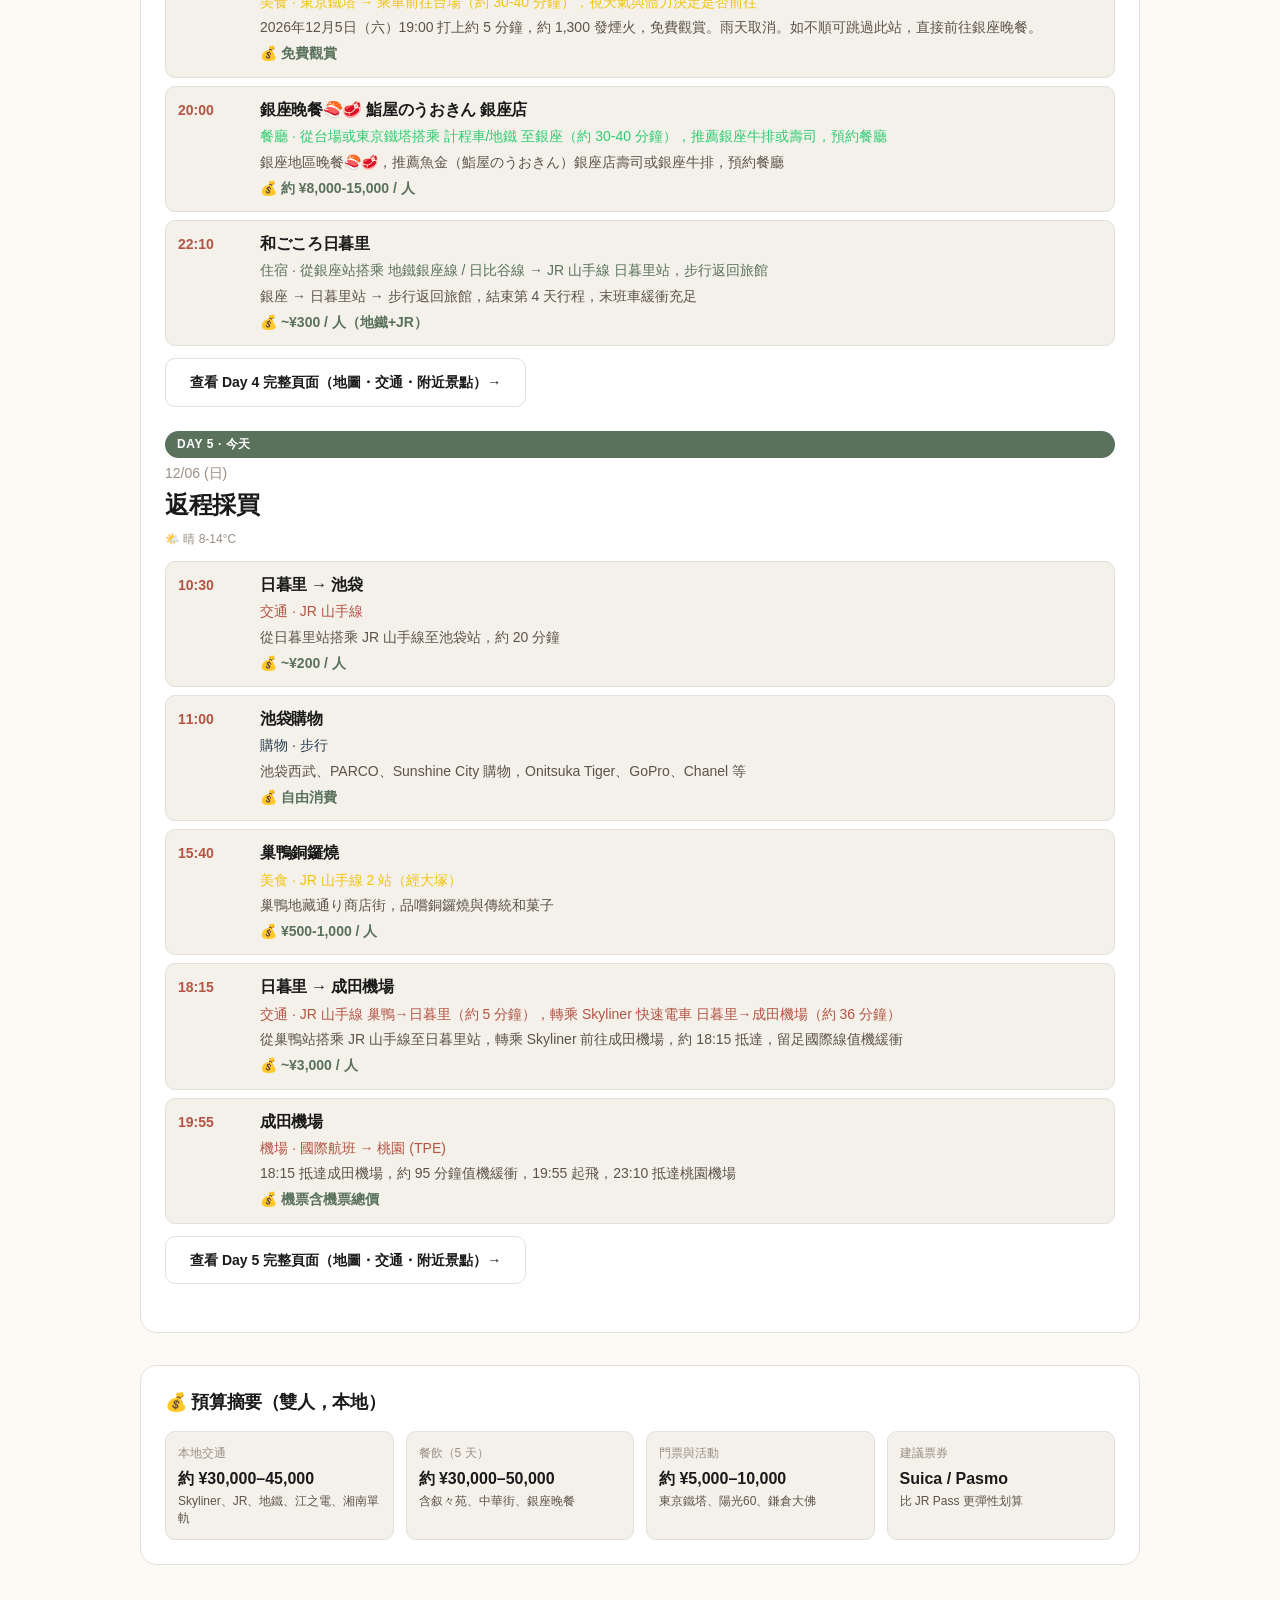
==== commit 49e0dda9: "重構為單一資料源 data.js，修正 Day3 缺 id 與 Day1 重複/缺豪德寺，補上桌機導覽" ====
--- a/index.html
+++ b/index.html
@@ -16,203 +16,11 @@
     <span class="sun">☀</span><span class="moon">🌙</span>
   </button>
 
-  <div class="container">
-    <!-- Hero -->
-    <header class="hero hero--compact">
-      <span class="tag tag--small">東京婚紗之旅 2026</span>
-      <h1>五日行程總覽</h1>
-      <p class="hero--sub">12/02 (三) 抵達 → 12/03 (四) 富士山 → 12/04 (五) 鎌倉・橫濱 → 12/05 (六) 東京市區 → 12/06 (日) 返程</p>
-    </header>
+  <div id="nav-root"></div>
 
-    <!-- 今日行程摘要（自動偵測） -->
-    <section class="card card--today" aria-label="今日行程">
-      <h3 class="section-title">📅 今日行程</h3>
-      <div id="today-summary">
-        <p style="text-align:center; color:var(--color-text-muted); padding:var(--space-4) 0;">載入中…</p>
-      </div>
-    </section>
+  <main class="container" id="home-root"></main>
 
-    <!-- 五天詳細行程 -->
-    <section class="card card--all-days" aria-label="五日行程詳情">
-      <h3 class="section-title">🗺️ 五日行程詳情</h3>
-      <div id="all-days-container">
-        <!-- 由 JS 動態生成五天詳細行程 -->
-      </div>
-    </section>
-
-    <!-- 預算摘要 -->
-    <section class="card" aria-label="預算摘要">
-      <h3 class="section-title">💰 預算摘要（雙人，本地）</h3>
-      <div class="budget-grid">
-        <div class="budget-item">
-          <div class="budget-label">本地交通</div>
-          <div class="budget-value">約 ¥30,000–45,000</div>
-          <div class="budget-note">Skyliner、JR、地鐵、江之電、湘南單軌</div>
-        </div>
-        <div class="budget-item">
-          <div class="budget-label">餐飲（5 天）</div>
-          <div class="budget-value">約 ¥30,000–50,000</div>
-          <div class="budget-note">含叙々苑、中華街、銀座晚餐</div>
-        </div>
-        <div class="budget-item">
-          <div class="budget-label">門票與活動</div>
-          <div class="budget-value">約 ¥5,000–10,000</div>
-          <div class="budget-note">東京鐵塔、陽光60、鎌倉大佛</div>
-        </div>
-        <div class="budget-item">
-          <div class="budget-label">建議票券</div>
-          <div class="budget-value">Suica / Pasmo</div>
-          <div class="budget-note">比 JR Pass 更彈性划算</div>
-        </div>
-      </div>
-    </section>
-  </div>
-
-  <!-- Mobile Bottom Navigation -->
-  <nav class="bottom-nav" aria-label="主要導覽">
-    <a href="index.html" class="nav-item active" aria-label="首頁，目前頁面">
-      <svg viewBox="0 0 24 24"><path d="M3 12l2-2m0 0l7-7 7 7M5 10v10a1 1 0 001 1h3m10-11l2 2m-2-2v10a1 1 0 01-1 1h-3"/></svg>
-      <span class="label">Home</span>
-    </a>
-    <a href="map.html" class="nav-item" aria-label="地圖">
-      <svg viewBox="0 0 24 24"><polygon fill="none" stroke="currentColor" stroke-width="2" stroke-linecap="round" stroke-linejoin="round" points="3 6 12 2 21 6 12 23 3 6"/></svg>
-      <span class="label">Map</span>
-    </a>
-    <a href="budget.html" class="nav-item" aria-label="預算">
-      <svg viewBox="0 0 24 24"><line x1="12" y1="1" x2="12" y2="23"></line><path d="M17 5H9.5a3.5 3.5 0 0 0 0 7h5a3.5 3.5 0 0 1 0 7H6"></path></svg>
-      <span class="label">Budget</span>
-    </a>
-    <a href="info.html" class="nav-item" aria-label="資訊">
-      <svg viewBox="0 0 24 24"><circle cx="12" cy="12" r="10"></circle><line x1="12" y1="16" x2="12" y2="12"></line><line x1="12" y1="8" x2="12.01" y2="8"></line></svg>
-      <span class="label">Info</span>
-    </a>
-  </nav>
-
+  <script src="data.js"></script>
   <script src="script.js"></script>
-  <script>
-    document.addEventListener('DOMContentLoaded', function() {
-      if (!window.itinerary) return;
-
-      const TYPE_LABELS = {
-        airport: '機場',
-        hotel: '住宿',
-        transport: '交通',
-        location: '景點',
-        shrine: '神社',
-        station: '車站',
-        shopping: '購物',
-        temple: '寺院',
-        restaurant: '餐廳',
-        food: '美食',
-        activity: '活動'
-      };
-
-      const TYPE_COLORS = {
-        airport: '#b55444',
-        hotel: '#5a725c',
-        transport: '#b55444',
-        location: '#3498db',
-        shrine: '#b58344',
-        station: '#8a7d73',
-        shopping: '#2c3e50',
-        temple: '#b58344',
-        restaurant: '#2ecc71',
-        food: '#f1c40f',
-        activity: '#8a7d73'
-      };
-
-      function escapeHtml(text) {
-        if (!text) return '';
-        return String(text)
-          .replace(/&/g, '&amp;')
-          .replace(/</g, '&lt;')
-          .replace(/>/g, '&gt;')
-          .replace(/"/g, '&quot;')
-          .replace(/'/g, '&#039;');
-      }
-
-      // ============================================================
-      // 偵測今天是第幾天
-      // ============================================================
-      const today = new Date();
-      const month = today.getMonth() + 1;
-      const day = today.getDate();
-      const dayMap = { '12/2': 1, '12/3': 2, '12/4': 3, '12/5': 4, '12/6': 5 };
-      const key = month + '/' + day;
-      const todayDayNum = dayMap[key];
-
-      const todaySummary = document.getElementById('today-summary');
-      if (todayDayNum) {
-        const todayData = window.itinerary.find(d => d.id === todayDayNum);
-        todaySummary.innerHTML = `
-          <div class="today-day-badge">今天是第 ${todayDayNum} 天</div>
-          <div class="today-stations">
-            ${todayData.stations.map((station, idx) => {
-              const time = station.arriveTime || station.departTime || '--:--';
-              const typeLabel = TYPE_LABELS[station.type] || '站點';
-              const typeColor = TYPE_COLORS[station.type] || '#8a7d73';
-              return `
-                <div class="today-station">
-                  <div class="today-time">${time}</div>
-                  <div class="today-info">
-                    <div class="today-name">${escapeHtml(station.name)}</div>
-                    <div class="today-type" style="background:${typeColor}20; color:${typeColor}">${typeLabel}</div>
-                    ${station.cost ? `<div class="today-cost">💰 ${escapeHtml(station.cost)}</div>` : ''}
-                  </div>
-                </div>
-              `;
-            }).join('')}
-          </div>
-        `;
-      } else {
-        todaySummary.innerHTML = `
-          <p style="text-align:center; color:var(--color-text-muted); padding:var(--space-4) 0;">
-            行程期間為 12/02 – 12/06，今日無行程安排。
-          </p>
-        `;
-      }
-
-      // ============================================================
-      // 生成五天詳細行程
-      // ============================================================
-      const container = document.getElementById('all-days-container');
-      let html = '';
-
-      window.itinerary.forEach((day, i) => {
-        const isToday = todayDayNum === day.id;
-        html += `
-          <div class="day-section" id="day-section-${day.id}">
-            <div class="day-header">
-              <span class="day-badge ${isToday ? 'today-badge' : ''}">Day ${day.id} ${isToday ? '· 今天' : ''}</span>
-              <span class="day-date">${day.date}</span>
-              <h2 class="day-title">${day.theme}</h2>
-              <p class="day-weather">🌤️ ${day.weather || ''}</p>
-            </div>
-            <div class="day-stations">
-              ${day.stations.map((station, idx) => {
-                const time = station.arriveTime || station.departTime || '--:--';
-                const typeLabel = TYPE_LABELS[station.type] || '站點';
-                const typeColor = TYPE_COLORS[station.type] || '#8a7d73';
-                const hasCost = station.cost && station.cost.trim() !== '';
-                return `
-                  <div class="station-item ${isToday ? 'today-station-item' : ''}">
-                    <div class="station-time">${time}</div>
-                    <div class="station-info">
-                      <div class="station-name">${escapeHtml(station.name)}</div>
-                      <div class="station-transport">${escapeHtml(station.transport)}</div>
-                      <div class="station-detail">${escapeHtml(station.detail)}</div>
-                      ${hasCost ? `<div class="station-cost">💰 ${escapeHtml(station.cost)}</div>` : ''}
-                    </div>
-                  </div>
-                `;
-              }).join('')}
-            </div>
-          </div>
-        `;
-      });
-
-      container.innerHTML = html;
-    });
-  </script>
 </body>
-</html>+</html>
--- a/style.css
+++ b/style.css
@@ -90,6 +90,7 @@
 
   /* --- Design Tokens : Spacing (4px scale) --- */
   --space-0: 0;
+  --space-0_5: 0.125rem; /* 2px */
   --space-1: 0.25rem;   /* 4px */
   --space-2: 0.5rem;    /* 8px */
   --space-3: 0.75rem;   /* 12px */
@@ -1390,3 +1391,182 @@
 @media (min-width: 1024px) {
   .day-title { font-size: var(--text-2xl); }
 }
+
+/* ==========================================================================
+   Data-driven rebuild additions: desktop top-nav, home quick links,
+   day pager, budget summary. Reuses existing tokens/classes elsewhere.
+   ========================================================================== */
+
+/* --- Desktop top navigation (mobile uses .bottom-nav) --- */
+.top-nav { display: none; }
+
+@media (min-width: 768px) {
+  .top-nav {
+    display: flex;
+    gap: var(--space-2);
+    justify-content: center;
+    align-items: center;
+    position: sticky;
+    top: 0;
+    z-index: 140;
+    padding: var(--space-3) var(--space-6);
+    background: rgba(255, 255, 255, 0.9);
+    -webkit-backdrop-filter: blur(10px);
+    backdrop-filter: blur(10px);
+    border-bottom: 1px solid var(--color-border);
+    margin-bottom: var(--space-4);
+  }
+
+  [data-theme="dark"] .top-nav {
+    background: rgba(26, 26, 26, 0.9);
+  }
+
+  .top-nav__link {
+    font-size: var(--text-sm);
+    font-weight: var(--font-weight-medium);
+    color: var(--color-text-muted);
+    padding: var(--space-2) var(--space-4);
+    border-radius: var(--radius-full);
+    transition: color 0.2s ease, background 0.2s ease;
+  }
+
+  .top-nav__link:hover,
+  .top-nav__link:focus-visible {
+    outline: none;
+    color: var(--color-accent);
+    background: var(--color-accent-light);
+  }
+
+  .top-nav__link.active {
+    color: var(--color-accent);
+    background: var(--color-accent-light);
+  }
+}
+
+/* --- Mobile: reserve space above the fixed bottom nav --- */
+@media (max-width: 767px) {
+  body { padding-bottom: calc(72px + env(safe-area-inset-bottom, 0px)); }
+}
+
+/* --- Home: quick links to each day --- */
+.day-quicknav {
+  display: grid;
+  grid-template-columns: repeat(auto-fill, minmax(140px, 1fr));
+  gap: var(--space-3);
+}
+
+.chip {
+  display: flex;
+  flex-direction: column;
+  gap: 2px;
+  padding: var(--space-3) var(--space-4);
+  background: var(--color-surface-alt);
+  border: 1px solid var(--color-border);
+  border-radius: var(--radius-md);
+  color: var(--color-text-primary);
+  transition: border-color 0.2s ease, transform 0.2s ease, box-shadow 0.2s ease;
+}
+
+.chip:hover,
+.chip:focus-visible {
+  outline: none;
+  border-color: var(--color-accent);
+  transform: translateY(-2px);
+  box-shadow: var(--shadow-md);
+}
+
+.chip strong {
+  font-size: var(--text-sm);
+  color: var(--color-accent);
+}
+
+.chip > span {
+  font-size: var(--text-xs);
+  color: var(--color-text-muted);
+}
+
+.chip .chip__theme {
+  color: var(--color-text-secondary);
+  font-weight: var(--font-weight-medium);
+}
+
+/* --- Day page: prev / next pager --- */
+.day-pager {
+  display: flex;
+  justify-content: space-between;
+  gap: var(--space-3);
+  margin: var(--space-5) 0 var(--space-8);
+}
+
+.day-pager__link {
+  flex: 1;
+  display: flex;
+  flex-direction: column;
+  gap: 2px;
+  max-width: 48%;
+  padding: var(--space-3) var(--space-4);
+  background: var(--color-surface);
+  border: 1px solid var(--color-border);
+  border-radius: var(--radius-md);
+  color: var(--color-text-primary);
+  transition: border-color 0.2s ease;
+}
+
+.day-pager__link:hover,
+.day-pager__link:focus-visible {
+  outline: none;
+  border-color: var(--color-accent);
+}
+
+.day-pager__link span {
+  font-size: var(--text-xs);
+  color: var(--color-accent);
+  font-weight: var(--font-weight-medium);
+}
+
+.day-pager__link strong {
+  font-size: var(--text-sm);
+}
+
+.day-pager__link--next {
+  margin-left: auto;
+  align-items: flex-end;
+  text-align: right;
+}
+
+/* --- Home: budget summary grid --- */
+.budget-grid {
+  display: grid;
+  grid-template-columns: repeat(auto-fit, minmax(150px, 1fr));
+  gap: var(--space-3);
+}
+
+.budget-item {
+  padding: var(--space-3);
+  background: var(--color-surface-alt);
+  border: 1px solid var(--color-border);
+  border-radius: var(--radius-md);
+}
+
+.budget-label {
+  font-size: var(--text-xs);
+  color: var(--color-text-muted);
+}
+
+.budget-value {
+  font-size: var(--text-base);
+  font-weight: var(--font-weight-semibold);
+  color: var(--color-text-primary);
+  margin: 2px 0;
+}
+
+.budget-note {
+  font-size: var(--text-xs);
+  color: var(--color-text-secondary);
+  line-height: 1.4;
+}
+
+.station-info { min-width: 0; }
+.station-name,
+.station-transport,
+.station-detail { overflow-wrap: anywhere; word-break: break-word; }
